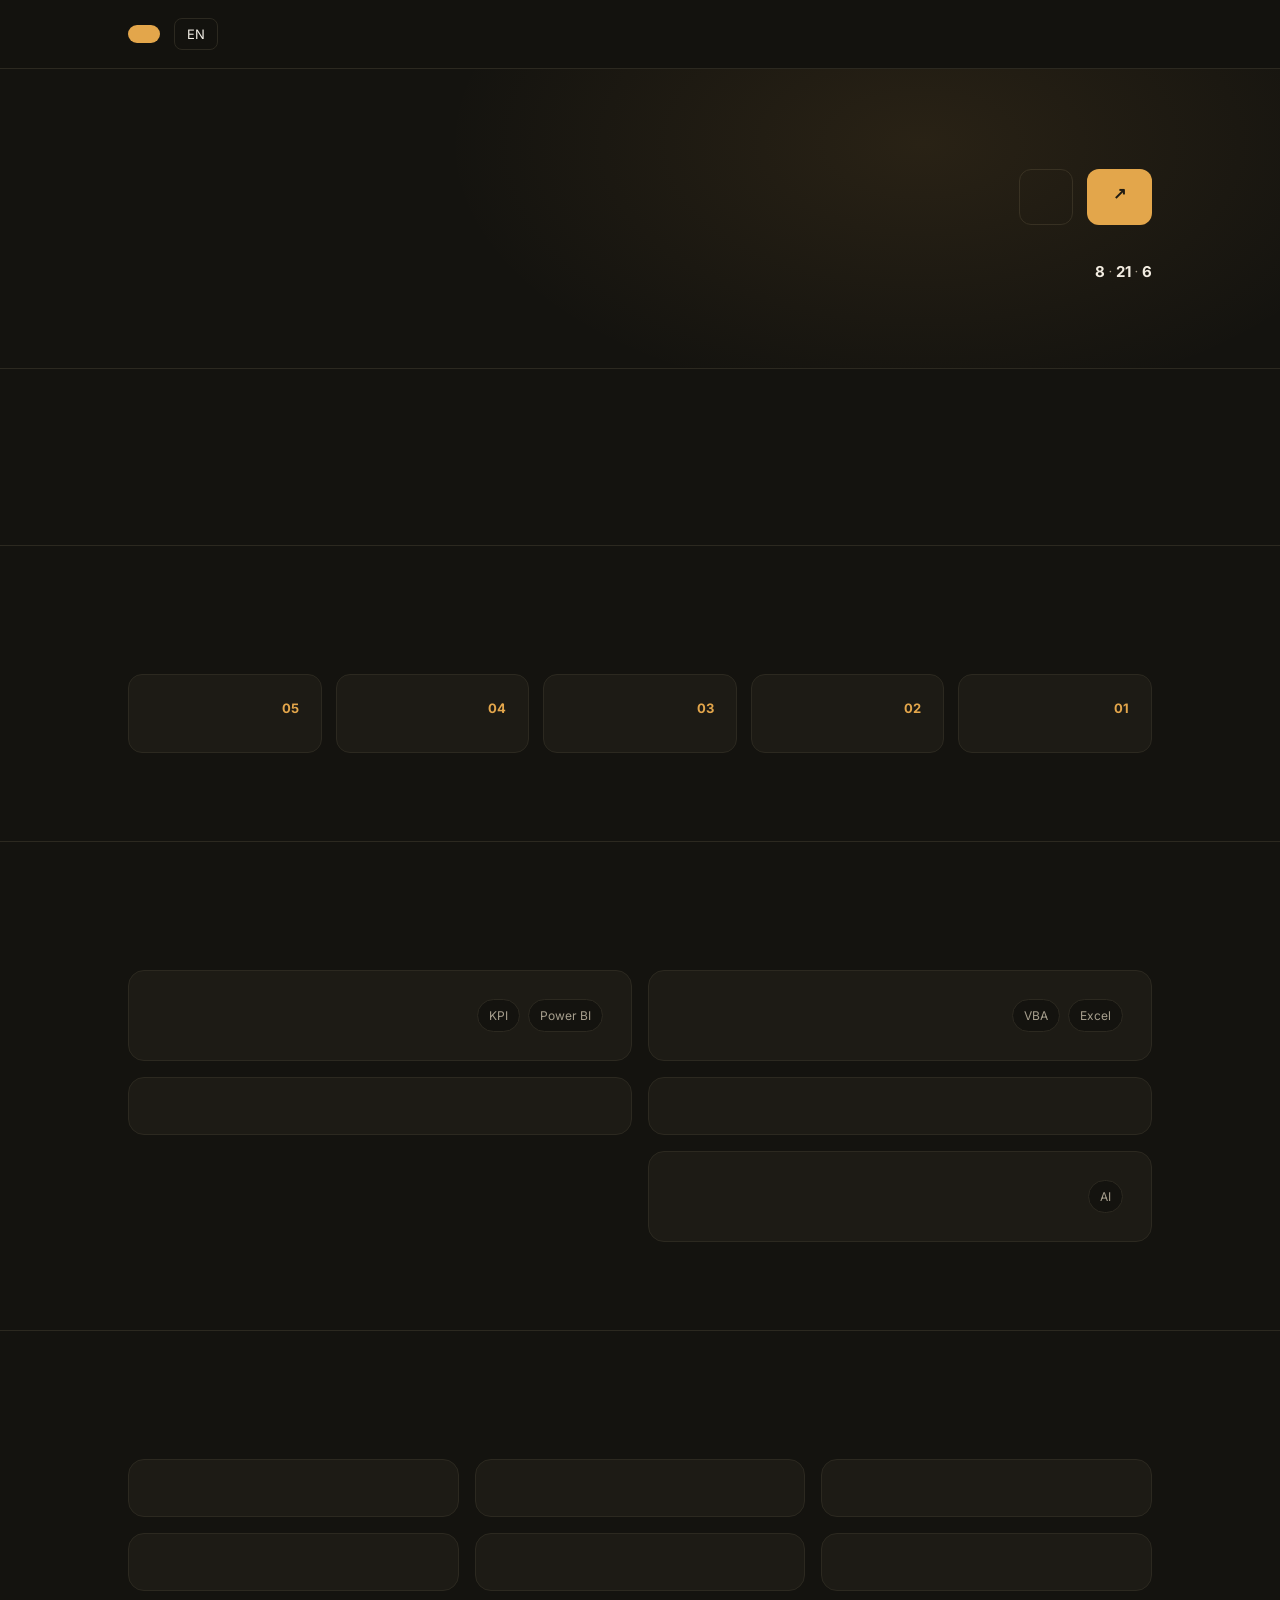
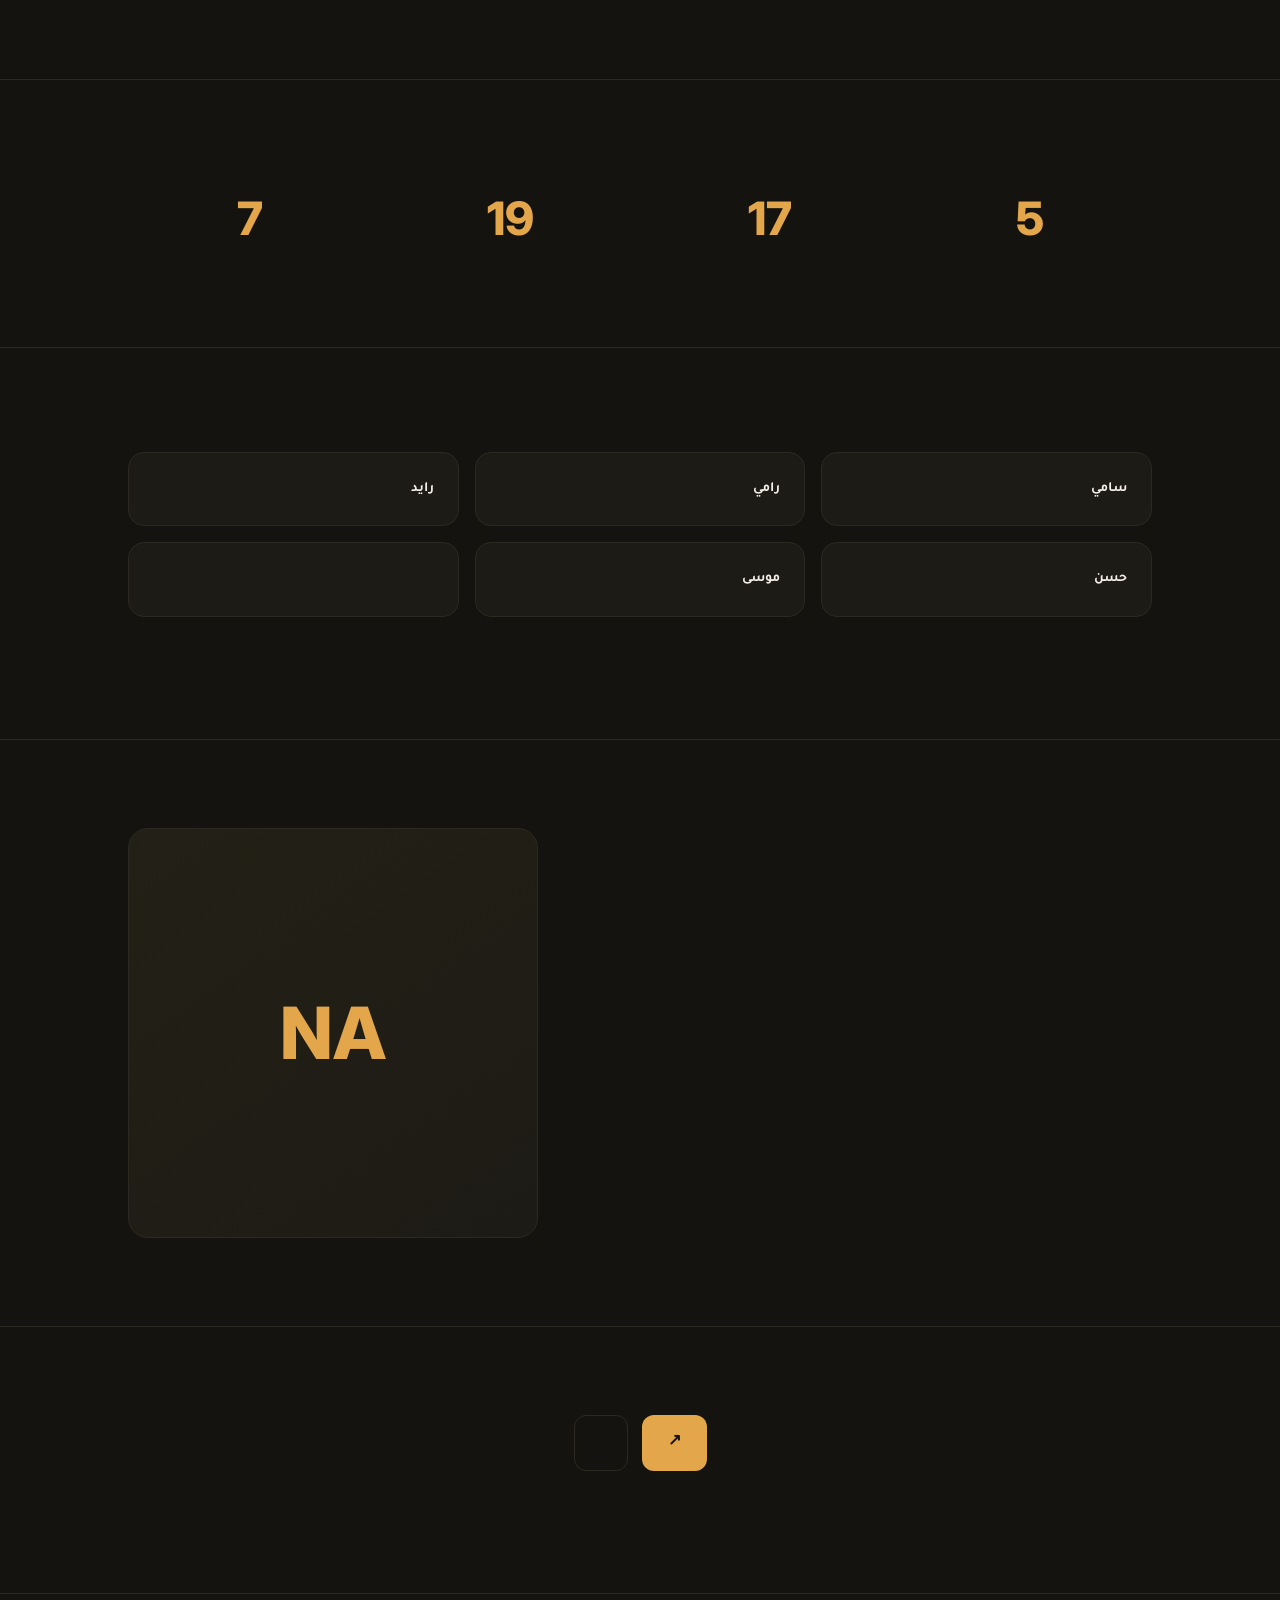
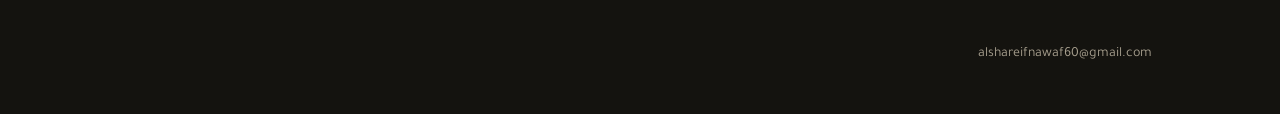
==== index.html @ 40800257 "Add files via upload" ====
<!DOCTYPE html>
<html lang="ar" dir="rtl">
<head>
<meta charset="UTF-8">
<meta name="viewport" content="width=device-width, initial-scale=1.0">
<title>نواف الشريف — أنظمة بيانات ولوحات قرار للمنشآت</title>
<meta name="description" content="أحوّل بياناتك المبعثرة إلى أنظمة Excel وPower BI ونماذج مالية ولوحات قرار واضحة — بسرعة وبإثباتات حقيقية من عملاء في 8 قطاعات.">
<meta name="author" content="Nawaf Alshareif">
<meta name="keywords" content="نواف الشريف, تحليل بيانات, Power BI, أنظمة Excel, نماذج مالية, دراسات جدوى, لوحات معلومات">
<meta property="og:type" content="website">
<meta property="og:locale" content="ar_SA">
<meta property="og:title" content="نواف الشريف — أنظمة بيانات ولوحات قرار">
<meta property="og:description" content="أحوّل بياناتك إلى قرار واضح: أنظمة Excel، لوحات Power BI، ونماذج مالية.">
<link rel="preconnect" href="https://fonts.googleapis.com">
<link rel="preconnect" href="https://fonts.gstatic.com" crossorigin>
<link href="https://fonts.googleapis.com/css2?family=Tajawal:wght@400;500;700;800&family=Inter:wght@400;500;600;700&display=swap" rel="stylesheet">
<style>
:root{
  --bg:#14130F; --surface:#1D1B15; --surface2:#232016; --border:#2C2920;
  --text:#F3EFE7; --muted:#A79F8E;
  --accent:#E3A64B; --accent-hover:#C7862F; --positive:#6FB89A;
  --maxw:1080px;
}
*{margin:0;padding:0;box-sizing:border-box}
html{scroll-behavior:smooth}
body{background:var(--bg);color:var(--text);font-family:'Tajawal',sans-serif;line-height:1.75;-webkit-font-smoothing:antialiased;overflow-x:hidden}
.en{font-family:'Inter',sans-serif}
[lang-num],.num{font-family:'Inter',sans-serif}
.wrap{max-width:var(--maxw);margin:0 auto;padding:0 28px}
a{color:inherit;text-decoration:none}
.accent{color:var(--accent)}
section{padding:88px 0;border-top:1px solid var(--border);position:relative}
.tag{color:var(--accent);font-size:13px;letter-spacing:1px;margin-bottom:16px;font-weight:700}
h2{font-size:clamp(28px,4vw,40px);font-weight:800;margin-bottom:16px;letter-spacing:-.3px;line-height:1.2}
.lead{color:var(--muted);font-size:18px;max-width:640px}
/* reveal */
.reveal{opacity:0;transform:translateY(24px);transition:opacity .7s ease,transform .7s ease}
.reveal.in{opacity:1;transform:none}
/* nav */
header.nav{position:sticky;top:0;z-index:50;background:rgba(20,19,15,.82);backdrop-filter:blur(12px);border-bottom:1px solid var(--border)}
.nav-in{display:flex;align-items:center;justify-content:space-between;max-width:var(--maxw);margin:0 auto;padding:18px 28px}
.logo{font-weight:800;font-size:19px}
.nav-links{display:flex;gap:26px;color:var(--muted);font-size:15px}
.nav-links a:hover{color:var(--text)}
.nav-right{display:flex;align-items:center;gap:14px}
.lang-btn{background:transparent;border:1px solid var(--border);color:var(--text);border-radius:8px;padding:7px 12px;font-size:13px;cursor:pointer;font-family:'Inter',sans-serif}
.lang-btn:hover{border-color:var(--accent)}
.btn{display:inline-flex;align-items:center;gap:8px;border-radius:12px;font-weight:700;font-size:15px;padding:11px 20px;cursor:pointer;border:none;transition:.2s}
.btn-primary{background:var(--accent);color:#14130F}
.btn-primary:hover{background:var(--accent-hover)}
.btn-ghost{background:transparent;color:var(--text);border:1px solid var(--border)}
.btn-ghost:hover{border-color:var(--accent)}
.nav .btn{padding:9px 16px;font-size:14px}
.nav-links,.nav .btn-primary{}
@media(max-width:760px){.nav-links{display:none}}
/* hero */
.hero{padding:100px 0 80px;position:relative;overflow:hidden;border-top:none}
.hero::before{content:"";position:absolute;inset:0;background:radial-gradient(680px 380px at 72% 25%,rgba(227,166,75,.10),transparent 70%);pointer-events:none}
.eyebrow{color:var(--accent);font-size:14px;letter-spacing:.5px;margin-bottom:22px;font-weight:700}
.hero h1{font-size:clamp(38px,6vw,60px);font-weight:800;line-height:1.12;margin-bottom:24px;letter-spacing:-.5px}
.hero .sub{font-size:clamp(17px,2.4vw,21px);color:var(--muted);max-width:640px;margin-bottom:36px}
.btns{display:flex;gap:14px;flex-wrap:wrap;margin-bottom:34px}
.btns .btn{padding:14px 26px;font-size:16px}
.statbar{color:var(--muted);font-size:15px;font-weight:500}
.statbar b{color:var(--text);font-family:'Inter',sans-serif}
/* grid */
.grid{display:grid;grid-template-columns:repeat(2,1fr);gap:16px;margin-top:40px}
.card{background:var(--surface);border:1px solid var(--border);border-radius:16px;padding:28px;transition:.2s}
.card:hover{border-color:var(--accent);transform:translateY(-2px)}
.card h3{font-size:20px;font-weight:700;margin-bottom:10px}
.card p{color:var(--muted);font-size:15px;margin-bottom:16px}
.chips{display:flex;gap:8px;flex-wrap:wrap}
.chip{background:var(--bg);border:1px solid var(--border);color:var(--muted);font-size:12px;padding:5px 11px;border-radius:20px}
/* approach */
.steps{display:grid;grid-template-columns:repeat(5,1fr);gap:14px;margin-top:40px}
.step{background:var(--surface);border:1px solid var(--border);border-radius:14px;padding:22px}
.step .n{font-family:'Inter',sans-serif;font-size:13px;color:var(--accent);font-weight:700;margin-bottom:10px}
.step h4{font-size:17px;font-weight:700;margin-bottom:8px}
.step p{color:var(--muted);font-size:13.5px}
@media(max-width:860px){.steps{grid-template-columns:1fr 1fr}.grid{grid-template-columns:1fr}}
/* work */
.work{display:grid;grid-template-columns:repeat(3,1fr);gap:16px;margin-top:40px}
.wcard{background:var(--surface);border:1px solid var(--border);border-radius:16px;padding:24px;transition:.2s;cursor:pointer}
.wcard:hover{border-color:var(--accent);transform:translateY(-2px)}
.sector{display:inline-block;background:rgba(227,166,75,.12);color:var(--accent);font-size:12px;padding:4px 10px;border-radius:20px;margin-bottom:14px}
.wcard h4{font-size:17px;font-weight:700;margin-bottom:10px}
.wcard .prob{color:var(--muted);font-size:14px;margin-bottom:8px}
.wcard .sol{color:var(--text);font-size:14px;margin-bottom:14px}
.wcard .sol::before{content:"←  ";color:var(--accent)}
.wcard details{margin-top:8px}
.wcard summary{color:var(--accent);font-size:13.5px;font-weight:600;cursor:pointer;list-style:none}
.wcard summary::-webkit-details-marker{display:none}
.wcard details[open] summary{margin-bottom:10px}
.wcard .detail{color:var(--muted);font-size:13.5px;border-top:1px solid var(--border);padding-top:10px}
.wcard .detail b{color:var(--text);font-weight:700}
@media(max-width:860px){.work{grid-template-columns:1fr}}
/* impact */
.impact{display:grid;grid-template-columns:repeat(4,1fr);gap:16px;margin-top:10px;text-align:center}
.impact .num{font-size:46px;font-weight:800;color:var(--accent);font-family:'Inter',sans-serif}
.impact .lbl{color:var(--muted);font-size:15px}
@media(max-width:600px){.impact{grid-template-columns:1fr 1fr}}
/* testimonials */
.tgrid{display:grid;grid-template-columns:repeat(3,1fr);gap:16px;margin-top:16px}
.tcard{background:var(--surface);border:1px solid var(--border);border-radius:16px;padding:24px}
.tcard .q{font-size:15px;margin-bottom:16px;line-height:1.7}
.tcard .who{color:var(--text);font-weight:700;font-size:14px}
.tcard .role{color:var(--muted);font-size:13px}
.tcard .badge{color:var(--positive);font-size:12px;margin-top:6px}
@media(max-width:860px){.tgrid{grid-template-columns:1fr}}
.sectors{display:flex;flex-wrap:wrap;gap:10px;margin-top:34px}
.sectors span{background:var(--surface);border:1px solid var(--border);color:var(--muted);font-size:13px;padding:7px 14px;border-radius:20px}
/* about */
.about-grid{display:grid;grid-template-columns:1.4fr 1fr;gap:40px;align-items:center}
.about p{color:var(--muted);font-size:17px;line-height:1.9}
.about p b{color:var(--text)}
.monogram{background:linear-gradient(145deg,var(--surface2),var(--surface));border:1px solid var(--border);border-radius:20px;aspect-ratio:1;display:flex;align-items:center;justify-content:center;font-family:'Inter',sans-serif;font-weight:800;font-size:72px;color:var(--accent)}
@media(max-width:760px){.about-grid{grid-template-columns:1fr}}
/* cta */
.cta{text-align:center}
.cta h2{margin-bottom:14px}
.cta p{color:var(--muted);font-size:18px;margin-bottom:28px}
.cta .btns{justify-content:center}
/* footer */
footer{padding:48px 0;border-top:1px solid var(--border);color:var(--muted);font-size:14px}
.foot-in{display:flex;justify-content:space-between;flex-wrap:wrap;gap:16px;align-items:center}
.foot-links{display:flex;gap:18px}
.foot-links a:hover{color:var(--accent)}
[data-en]{display:none}
</style>
</head>
<body>

<header class="nav">
  <div class="nav-in">
    <div class="logo" data-ar="نواف الشريف" data-en="Nawaf Alshareif">نواف الشريف</div>
    <nav class="nav-links">
      <a href="#approach" data-ar="المنهجية" data-en="Approach">المنهجية</a>
      <a href="#capabilities" data-ar="القدرات" data-en="Capabilities">القدرات</a>
      <a href="#work" data-ar="الأعمال" data-en="Work">الأعمال</a>
      <a href="#about" data-ar="عني" data-en="About">عني</a>
    </nav>
    <div class="nav-right">
      <button class="lang-btn" id="langBtn">EN</button>
      <a class="btn btn-primary" id="waNav" target="_blank"><span data-ar="تواصل معي" data-en="Get in touch">تواصل معي</span></a>
    </div>
  </div>
</header>

<section class="hero" id="top">
  <div class="wrap">
    <div class="eyebrow reveal" data-ar="تحليل بيانات · أنظمة أعمال · لوحات قرار" data-en="Data Analytics · Business Systems · Decision Dashboards">تحليل بيانات · أنظمة أعمال · لوحات قرار</div>
    <h1 class="reveal" data-ar="أحوّل بياناتك إلى قرار واضح." data-en="I turn your data into a clear decision.">أحوّل بياناتك إلى قرار واضح.</h1>
    <p class="sub reveal" data-ar="أبني أنظمة Excel ولوحات Power BI ونماذج مالية تجمع أرقامك المبعثرة في لوحة واحدة تعطيك القرار جاهزًا — بسرعة، وبإثباتات من عملاء حقيقيين." data-en="I build Excel systems, Power BI dashboards, and financial models that pull your scattered numbers into one clear view — fast, and backed by real client proof.">أبني أنظمة Excel ولوحات Power BI ونماذج مالية تجمع أرقامك المبعثرة في لوحة واحدة تعطيك القرار جاهزًا — بسرعة، وبإثباتات من عملاء حقيقيين.</p>
    <div class="btns reveal">
      <a class="btn btn-primary wa" target="_blank"><span data-ar="احجز مكالمة تشخيص" data-en="Book a diagnostic call">احجز مكالمة تشخيص</span> ↗</a>
      <a class="btn btn-ghost wa" target="_blank"><span data-ar="تواصل عبر واتساب" data-en="Chat on WhatsApp">تواصل عبر واتساب</span></a>
    </div>
    <div class="statbar reveal"><b>6</b> <span data-ar="سنوات خبرة" data-en="years">سنوات خبرة</span> · <b>21</b> <span data-ar="تقييم عميل" data-en="client reviews">تقييم عميل</span> · <span data-ar="أنظمة لـ" data-en="systems for">أنظمة لـ</span><b>8</b> <span data-ar="قطاعات" data-en="sectors">قطاعات</span></div>
  </div>
</section>

<section id="shift">
  <div class="wrap">
    <div class="tag reveal" data-ar="الفكرة" data-en="THE SHIFT">الفكرة</div>
    <h2 class="reveal" data-ar="مشكلتك ليست نقص بيانات. مشكلتك أنها مبعثرة." data-en="Your problem isn't missing data. It's scattered data.">مشكلتك ليست نقص بيانات. مشكلتك أنها مبعثرة.</h2>
    <p class="lead reveal" data-ar="معظم المنشآت تملك أرقامًا كثيرة موزّعة على جداول وملفات لا تتحدث مع بعضها. أنا أجمعها في نظام واحد يعطيك صورة واضحة وقرارًا أسرع — بدل ساعات التجميع اليدوي." data-en="Most businesses already have plenty of numbers — scattered across sheets and files that don't talk to each other. I pull them into one system that gives you a clear picture and a faster decision, instead of hours of manual assembly.">معظم المنشآت تملك أرقامًا كثيرة موزّعة على جداول وملفات لا تتحدث مع بعضها. أنا أجمعها في نظام واحد يعطيك صورة واضحة وقرارًا أسرع — بدل ساعات التجميع اليدوي.</p>
  </div>
</section>

<section id="approach">
  <div class="wrap">
    <div class="tag reveal" data-ar="01 — المنهجية" data-en="01 — APPROACH">01 — المنهجية</div>
    <h2 class="reveal" data-ar="كيف أحوّل الفوضى إلى نظام" data-en="How I turn chaos into a system">كيف أحوّل الفوضى إلى نظام</h2>
    <div class="steps">
      <div class="step reveal"><div class="n">01</div><h4 data-ar="تشخيص" data-en="Diagnose">تشخيص</h4><p data-ar="أفهم القرار الحقيقي والاختناق خلف الطلب قبل أي بناء." data-en="I find the real decision and the true bottleneck before building anything.">أفهم القرار الحقيقي والاختناق خلف الطلب قبل أي بناء.</p></div>
      <div class="step reveal"><div class="n">02</div><h4 data-ar="تصميم" data-en="Design">تصميم</h4><p data-ar="أرسم النظام: مصادر البيانات، المؤشرات، والعلاقات." data-en="I map the system: data sources, KPIs, and relationships.">أرسم النظام: مصادر البيانات، المؤشرات، والعلاقات.</p></div>
      <div class="step reveal"><div class="n">03</div><h4 data-ar="بناء" data-en="Build">بناء</h4><p data-ar="أبنيه بدقة وسرعة، نظيفًا ويعمل من اليوم الأول." data-en="I build it precisely and fast — clean and working from day one.">أبنيه بدقة وسرعة، نظيفًا ويعمل من اليوم الأول.</p></div>
      <div class="step reveal"><div class="n">04</div><h4 data-ar="أتمتة" data-en="Automate">أتمتة</h4><p data-ar="أحوّل المتكرر إلى خطوات آلية توفّر وقتك." data-en="I turn the repetitive into automated steps that save your time.">أحوّل المتكرر إلى خطوات آلية توفّر وقتك.</p></div>
      <div class="step reveal"><div class="n">05</div><h4 data-ar="تسليم ودعم" data-en="Deliver & support">تسليم ودعم</h4><p data-ar="أسلّم نظامًا يعمل، ويبقى محدّثًا عبر الدعم." data-en="I deliver a working system and keep it updated through support.">أسلّم نظامًا يعمل، ويبقى محدّثًا عبر الدعم.</p></div>
    </div>
  </div>
</section>

<section id="capabilities">
  <div class="wrap">
    <div class="tag reveal" data-ar="02 — القدرات" data-en="02 — CAPABILITIES">02 — القدرات</div>
    <h2 class="reveal" data-ar="ما الذي أبنيه" data-en="What I build">ما الذي أبنيه</h2>
    <div class="grid">
      <div class="card reveal"><h3 data-ar="أنظمة Excel المخصصة" data-en="Custom Excel Systems">أنظمة Excel المخصصة</h3><p data-ar="نظام واحد يدير مبيعاتك أو مخزونك أو مواردك البشرية بدل الجداول المبعثرة." data-en="One system to run your sales, inventory, or HR instead of scattered sheets.">نظام واحد يدير مبيعاتك أو مخزونك أو مواردك البشرية بدل الجداول المبعثرة.</p><div class="chips"><span class="chip en">Excel</span><span class="chip en">VBA</span><span class="chip" data-ar="أنظمة" data-en="Systems">أنظمة</span></div></div>
      <div class="card reveal"><h3 data-ar="لوحات Power BI" data-en="Power BI Dashboards">لوحات Power BI</h3><p data-ar="أرقامك ومؤشراتك في لوحة تفاعلية واحدة، فورية وقابلة للتصفية." data-en="Your numbers and KPIs in one interactive dashboard — live and filterable.">أرقامك ومؤشراتك في لوحة تفاعلية واحدة، فورية وقابلة للتصفية.</p><div class="chips"><span class="chip en">Power BI</span><span class="chip en">KPI</span><span class="chip" data-ar="لوحات قرار" data-en="Decision boards">لوحات قرار</span></div></div>
      <div class="card reveal"><h3 data-ar="النماذج المالية ودراسات الجدوى" data-en="Financial Models & Feasibility">النماذج المالية ودراسات الجدوى</h3><p data-ar="نماذج ربحية وتكلفة ودراسات جدوى تسند قرارك بأرقام، لا بحدس." data-en="Profit, cost, and feasibility models that back your decision with numbers, not guesses.">نماذج ربحية وتكلفة ودراسات جدوى تسند قرارك بأرقام، لا بحدس.</p><div class="chips"><span class="chip" data-ar="نماذج مالية" data-en="Financial models">نماذج مالية</span><span class="chip" data-ar="جدوى" data-en="Feasibility">جدوى</span></div></div>
      <div class="card reveal"><h3 data-ar="التقارير التنفيذية" data-en="Executive Reporting">التقارير التنفيذية</h3><p data-ar="تحويل البيانات الخام إلى تقرير وعرض تنفيذي واضح للإدارة." data-en="Turning raw data into a clear executive report and presentation for management.">تحويل البيانات الخام إلى تقرير وعرض تنفيذي واضح للإدارة.</p><div class="chips"><span class="chip" data-ar="تقارير" data-en="Reports">تقارير</span><span class="chip" data-ar="عروض" data-en="Decks">عروض</span></div></div>
      <div class="card reveal"><h3 data-ar="الأتمتة والوكلاء الأذكياء" data-en="Automation & AI Agents">الأتمتة والوكلاء الأذكياء</h3><p data-ar="أتمتة المهام المتكررة ووكلاء ذكاء بسيطة تختصر العمل اليدوي — عند وضوح النطاق." data-en="Automating repetitive tasks and simple AI agents that cut manual work — where scope is clear.">أتمتة المهام المتكررة ووكلاء ذكاء بسيطة تختصر العمل اليدوي — عند وضوح النطاق.</p><div class="chips"><span class="chip" data-ar="أتمتة" data-en="Automation">أتمتة</span><span class="chip en">AI</span></div></div>
    </div>
  </div>
</section>

<section id="work">
  <div class="wrap">
    <div class="tag reveal" data-ar="03 — الأعمال" data-en="03 — WORK">03 — الأعمال</div>
    <h2 class="reveal" data-ar="أعمال مختارة" data-en="Selected work">أعمال مختارة</h2>
    <p class="lead reveal" data-ar="ست أعمال حقيقية من عملاء فعليين عبر قطاعات مختلفة." data-en="Six real projects for actual clients across different sectors.">ست أعمال حقيقية من عملاء فعليين عبر قطاعات مختلفة.</p>
    <div class="work">
      <div class="wcard reveal"><span class="sector" data-ar="تجارة/مشتريات" data-en="Retail / Procurement">تجارة/مشتريات</span><h4 data-ar="لوحة Power BI للمشتريات والمخزون" data-en="Power BI Procurement & Inventory">لوحة Power BI للمشتريات والمخزون</h4><div class="prob" data-ar="بيانات المشتريات والمخزون مبعثرة والقراءة الربعية بطيئة." data-en="Procurement and inventory data scattered; quarterly reading was slow.">بيانات المشتريات والمخزون مبعثرة والقراءة الربعية بطيئة.</div><div class="sol" data-ar="لوحة تفاعلية تجمع كل شيء في شاشة واحدة قابلة للتصفية." data-en="An interactive dashboard uniting everything in one filterable screen.">لوحة تفاعلية تجمع كل شيء في شاشة واحدة قابلة للتصفية.</div><details><summary data-ar="اقرأ القصة" data-en="Read the story">اقرأ القصة</summary><div class="detail" data-ar="<b>الاختناق:</b> أي صنف يُستهلك أسرع؟ أين يتركّز المخزون؟ إجابات مبعثرة. <b>النظام:</b> لوحة Power BI تجمع المشتريات والكميات والمخزون قابلة للتصفية حسب الربع أو الصنف. <b>النتيجة:</b> الإدارة تقرأ الحركة في شاشة واحدة، فتتحوّل المراجعة من تجميع إلى قرار." data-en="<b>Bottleneck:</b> which item moves fastest? Where is stock concentrated? Answers were scattered. <b>System:</b> a Power BI dashboard uniting purchases, quantities and stock, filterable by quarter or item. <b>Result:</b> management reads it all in one screen — review shifts from assembling to deciding."><b>الاختناق:</b> أي صنف يُستهلك أسرع؟ أين يتركّز المخزون؟ إجابات مبعثرة. <b>النظام:</b> لوحة Power BI تجمع المشتريات والكميات والمخزون قابلة للتصفية حسب الربع أو الصنف. <b>النتيجة:</b> الإدارة تقرأ الحركة في شاشة واحدة، فتتحوّل المراجعة من تجميع إلى قرار.</div></details></div>

      <div class="wcard reveal"><span class="sector" data-ar="مراكز اتصال" data-en="Call Centers">مراكز اتصال</span><h4 data-ar="نظام تقارير مركز اتصال" data-en="Call Center Reporting System">نظام تقارير مركز اتصال</h4><div class="prob" data-ar="لا صورة موحّدة لأداء الفريق والمكالمات." data-en="No unified picture of team and call performance.">لا صورة موحّدة لأداء الفريق والمكالمات.</div><div class="sol" data-ar="نظام Excel يحوّل بيانات المكالمات إلى تقرير أداء دوري جاهز." data-en="An Excel system turning call data into a ready periodic performance report.">نظام Excel يحوّل بيانات المكالمات إلى تقرير أداء دوري جاهز.</div><details><summary data-ar="اقرأ القصة" data-en="Read the story">اقرأ القصة</summary><div class="detail" data-ar="<b>الاختناق:</b> قياس أداء الموظفين وزمن الاستجابة يتم يدويًا ويتأخر. <b>النظام:</b> قوالب ومعادلات تُحدّث تقرير الأداء تلقائيًا عند إدخال البيانات، بنسختين عربية وإنجليزية. <b>النتيجة:</b> تقرير جاهز في دقائق بدل ساعات، وقرار أوضح حول الفريق." data-en="<b>Bottleneck:</b> measuring agent performance and response time was manual and late. <b>System:</b> templates and formulas that auto-update the report on data entry, in Arabic and English. <b>Result:</b> a ready report in minutes instead of hours, and a clearer view of the team."><b>الاختناق:</b> قياس أداء الموظفين وزمن الاستجابة يتم يدويًا ويتأخر. <b>النظام:</b> قوالب ومعادلات تُحدّث تقرير الأداء تلقائيًا عند إدخال البيانات، بنسختين عربية وإنجليزية. <b>النتيجة:</b> تقرير جاهز في دقائق بدل ساعات، وقرار أوضح حول الفريق.</div></details></div>

      <div class="wcard reveal"><span class="sector" data-ar="عقاري" data-en="Real Estate">عقاري</span><h4 data-ar="نظام مبيعات ومتابعة أداء" data-en="Sales & Performance System">نظام مبيعات ومتابعة أداء</h4><div class="prob" data-ar="متابعة المبيعات والأهداف تتم يدويًا وتضيع." data-en="Sales and target tracking done manually — and lost.">متابعة المبيعات والأهداف تتم يدويًا وتضيع.</div><div class="sol" data-ar="نظام Excel يربط المبيعات بالأهداف ويُظهر الأداء لحظيًا." data-en="An Excel system linking sales to targets and showing performance live.">نظام Excel يربط المبيعات بالأهداف ويُظهر الأداء لحظيًا.</div><details><summary data-ar="اقرأ القصة" data-en="Read the story">اقرأ القصة</summary><div class="detail" data-ar="<b>الاختناق:</b> لا رؤية لحظية للأداء مقابل الهدف. <b>النظام:</b> منطق حساب واضح يربط الصفقات بالأهداف ولوحة متابعة بصرية. <b>النتيجة:</b> الإدارة ترى أداء المبيعات لحظيًا وتتخذ قرار المتابعة أسرع." data-en="<b>Bottleneck:</b> no live view of performance against target. <b>System:</b> clear calculation logic linking deals to targets, plus a visual tracker. <b>Result:</b> management sees sales performance live and acts faster."><b>الاختناق:</b> لا رؤية لحظية للأداء مقابل الهدف. <b>النظام:</b> منطق حساب واضح يربط الصفقات بالأهداف ولوحة متابعة بصرية. <b>النتيجة:</b> الإدارة ترى أداء المبيعات لحظيًا وتتخذ قرار المتابعة أسرع.</div></details></div>

      <div class="wcard reveal"><span class="sector" data-ar="رعاية صحية" data-en="Healthcare">رعاية صحية</span><h4 data-ar="نظام إدارة مخزون" data-en="Inventory Management System">نظام إدارة مخزون</h4><div class="prob" data-ar="جرد يدوي لمئات الأصناف يستهلك الوقت ويُنتج أخطاء." data-en="Manual stock-taking of hundreds of items — slow and error-prone.">جرد يدوي لمئات الأصناف يستهلك الوقت ويُنتج أخطاء.</div><div class="sol" data-ar="نظام بواجهات كاملة وتنبيهات نفاد ولوحة KPI." data-en="A system with full interfaces, low-stock alerts and a KPI board.">نظام بواجهات كاملة وتنبيهات نفاد ولوحة KPI.</div><details><summary data-ar="اقرأ القصة" data-en="Read the story">اقرأ القصة</summary><div class="detail" data-ar="<b>الاختناق:</b> الجرد اليدوي بطيء ويُنتج أخطاء نفاد. <b>النظام:</b> نظام متعدد الأبواب بمنطق مخزون سليم، واجهات إدخال نظيفة، وتنبيهات نفاد. <b>النتيجة:</b> جرد أدق، تنبيهات استباقية، ووقت أقل في الإدارة." data-en="<b>Bottleneck:</b> manual stock-taking was slow and caused stockouts. <b>System:</b> a multi-module system with sound inventory logic, clean input interfaces, and low-stock alerts. <b>Result:</b> more accurate counts, proactive alerts, less admin time."><b>الاختناق:</b> الجرد اليدوي بطيء ويُنتج أخطاء نفاد. <b>النظام:</b> نظام متعدد الأبواب بمنطق مخزون سليم، واجهات إدخال نظيفة، وتنبيهات نفاد. <b>النتيجة:</b> جرد أدق، تنبيهات استباقية، ووقت أقل في الإدارة.</div></details></div>

      <div class="wcard reveal"><span class="sector" data-ar="موارد بشرية" data-en="Human Resources">موارد بشرية</span><h4 data-ar="داشبورد مؤشرات موارد بشرية" data-en="HR Metrics Dashboard">داشبورد مؤشرات موارد بشرية</h4><div class="prob" data-ar="مؤشرات الموظفين موزّعة بلا لوحة تجمعها." data-en="Employee metrics scattered with no board to unite them.">مؤشرات الموظفين موزّعة بلا لوحة تجمعها.</div><div class="sol" data-ar="داشبورد يجمع مؤشرات الموارد البشرية في عرض واحد للإدارة." data-en="A dashboard uniting HR metrics in one view for management.">داشبورد يجمع مؤشرات الموارد البشرية في عرض واحد للإدارة.</div><details><summary data-ar="اقرأ القصة" data-en="Read the story">اقرأ القصة</summary><div class="detail" data-ar="<b>الاختناق:</b> لا صورة موحّدة لأعداد الموظفين والأداء والتوزيع. <b>النظام:</b> تنظيم البيانات وربطها بمؤشرات واضحة وعرض بصري مباشر. <b>النتيجة:</b> الإدارة تقرأ حالة الموارد البشرية بلمحة وتقرر أسرع." data-en="<b>Bottleneck:</b> no unified view of headcount, performance and distribution. <b>System:</b> organized data tied to clear KPIs with a direct visual view. <b>Result:</b> management reads HR status at a glance and decides faster."><b>الاختناق:</b> لا صورة موحّدة لأعداد الموظفين والأداء والتوزيع. <b>النظام:</b> تنظيم البيانات وربطها بمؤشرات واضحة وعرض بصري مباشر. <b>النتيجة:</b> الإدارة تقرأ حالة الموارد البشرية بلمحة وتقرر أسرع.</div></details></div>

      <div class="wcard reveal"><span class="sector" data-ar="عقاري" data-en="Real Estate">عقاري</span><h4 data-ar="دراسة جدوى شقق فندقية" data-en="Hotel Apartments Feasibility">دراسة جدوى شقق فندقية</h4><div class="prob" data-ar="قرار استثمار عقاري دون قراءة مالية واضحة للجدوى." data-en="A real-estate investment decision with no clear financial read.">قرار استثمار عقاري دون قراءة مالية واضحة للجدوى.</div><div class="sol" data-ar="دراسة ثنائية اللغة بنموذج مالي ومؤشرات وقرار مرحلي." data-en="A bilingual study with a financial model, metrics and a phased decision.">دراسة ثنائية اللغة بنموذج مالي ومؤشرات وقرار مرحلي.</div><details><summary data-ar="اقرأ القصة" data-en="Read the story">اقرأ القصة</summary><div class="detail" data-ar="<b>الاختناق:</b> غياب قراءة مالية واضحة للجدوى والمخاطر قبل الالتزام. <b>النظام:</b> نموذج مالي بمؤشرات عائد وسيناريوهات، مربوط بعرض تنفيذي مفهوم لصاحب القرار. <b>النتيجة:</b> قرار استثماري مسنود بأرقام ومسار مرحلي واضح بدل الحدس." data-en="<b>Bottleneck:</b> no clear financial read of feasibility and risk before committing. <b>System:</b> a financial model with return metrics and scenarios, tied to a clear executive deck. <b>Result:</b> an investment decision backed by numbers and a clear phased path instead of guesswork."><b>الاختناق:</b> غياب قراءة مالية واضحة للجدوى والمخاطر قبل الالتزام. <b>النظام:</b> نموذج مالي بمؤشرات عائد وسيناريوهات، مربوط بعرض تنفيذي مفهوم لصاحب القرار. <b>النتيجة:</b> قرار استثماري مسنود بأرقام ومسار مرحلي واضح بدل الحدس.</div></details></div>
    </div>
  </div>
</section>

<section id="impact">
  <div class="wrap">
    <div class="tag reveal" data-ar="الأثر" data-en="IMPACT">الأثر</div>
    <div class="impact">
      <div class="reveal"><div class="num" data-count="6">0</div><div class="lbl" data-ar="سنوات خبرة" data-en="Years of experience">سنوات خبرة</div></div>
      <div class="reveal"><div class="num" data-count="19" data-suffix="+">0</div><div class="lbl" data-ar="نظامًا مُسلَّمًا" data-en="Systems delivered">نظامًا مُسلَّمًا</div></div>
      <div class="reveal"><div class="num" data-count="21">0</div><div class="lbl" data-ar="تقييم عميل" data-en="Client reviews">تقييم عميل</div></div>
      <div class="reveal"><div class="num" data-count="8">0</div><div class="lbl" data-ar="قطاعات" data-en="Sectors">قطاعات</div></div>
    </div>
  </div>
</section>

<section id="testimonials">
  <div class="wrap">
    <div class="tag reveal" data-ar="آراء العملاء" data-en="TESTIMONIALS">آراء العملاء</div>
    <h2 class="reveal" data-ar="ما يقوله العملاء" data-en="What clients say">ما يقوله العملاء</h2>
    <div class="tgrid">
      <div class="tcard reveal"><div class="q" data-ar="«محترف في الأعمال وسريع في الإنجاز، بارك الله فيك.»" data-en="“Professional and fast to deliver — thank you.”">«محترف في الأعمال وسريع في الإنجاز، بارك الله فيك.»</div><div class="who">سامي</div><div class="role" data-ar="استراتيجية وتقارير مبيعات" data-en="Sales strategy & reports">استراتيجية وتقارير مبيعات</div><div class="badge" data-ar="موثّق على مستقل" data-en="Verified on Mostaql">موثّق على مستقل</div></div>
      <div class="tcard reveal"><div class="q" data-ar="«أفضل من أخرج لي البيانات — سريع ومتجاوب جدًا، وبإذن الله تكون بيننا أعمال أخرى.»" data-en="“The best at getting my data out — fast and responsive; more work to come.”">«أفضل من أخرج لي البيانات — سريع ومتجاوب جدًا، وبإذن الله تكون بيننا أعمال أخرى.»</div><div class="who">رامي</div><div class="role" data-ar="تحليل بيانات مالية" data-en="Financial data analysis">تحليل بيانات مالية</div><div class="badge" data-ar="موثّق على مستقل" data-en="Verified on Mostaql">موثّق على مستقل</div></div>
      <div class="tcard reveal"><div class="q" data-ar="«نموذج محترف يُحتذى به.»" data-en="“A professional model to follow.”">«نموذج محترف يُحتذى به.»</div><div class="who">رايد</div><div class="role" data-ar="تصميم عرض أعمال" data-en="Business deck design">تصميم عرض أعمال</div><div class="badge" data-ar="موثّق على مستقل" data-en="Verified on Mostaql">موثّق على مستقل</div></div>
      <div class="tcard reveal"><div class="q" data-ar="«شغّال ممتاز جدًا، وأنصح بالتعامل معه.»" data-en="“Excellent work — highly recommended.”">«شغّال ممتاز جدًا، وأنصح بالتعامل معه.»</div><div class="who">حسن</div><div class="role" data-ar="دعم وإدخال بيانات" data-en="Support & data entry">دعم وإدخال بيانات</div><div class="badge" data-ar="موثّق على مستقل" data-en="Verified on Mostaql">موثّق على مستقل</div></div>
      <div class="tcard reveal"><div class="q" data-ar="«يعطيك العافية على العمل الذي قدّمته، ومشكور على جودته.»" data-en="“Great work and quality — much appreciated.”">«يعطيك العافية على العمل الذي قدّمته، ومشكور على جودته.»</div><div class="who">موسى</div><div class="role" data-ar="تأسيس عمل محاسبي" data-en="Accounting setup">تأسيس عمل محاسبي</div><div class="badge" data-ar="موثّق على مستقل" data-en="Verified on Mostaql">موثّق على مستقل</div></div>
      <div class="tcard reveal"><div class="q" data-ar="«سرعة في التنفيذ رائعة، ورُقيّ واحترام في التعامل — ما شاء الله.»" data-en="“Great speed and a respectful, classy dealing.”">«سرعة في التنفيذ رائعة، ورُقيّ واحترام في التعامل — ما شاء الله.»</div><div class="who" data-ar="أبو سامي" data-en="Abu Sami">أبو سامي</div><div class="role" data-ar="عميل متجر" data-en="Store client">عميل متجر</div><div class="badge" data-ar="موثّق على حراج" data-en="Verified on Haraj">موثّق على حراج</div></div>
    </div>
    <div class="sectors reveal">
      <span data-ar="مطاعم وكافيهات" data-en="Restaurants & cafés">مطاعم وكافيهات</span>
      <span data-ar="متاجر إلكترونية" data-en="E-commerce">متاجر إلكترونية</span>
      <span data-ar="رعاية صحية" data-en="Healthcare">رعاية صحية</span>
      <span data-ar="شركات خدمية" data-en="Services">شركات خدمية</span>
      <span data-ar="قطاع صناعي" data-en="Industrial">قطاع صناعي</span>
      <span data-ar="فرق مبيعات" data-en="Sales teams">فرق مبيعات</span>
      <span data-ar="عقار وتعليم" data-en="Real estate & education">عقار وتعليم</span>
    </div>
  </div>
</section>

<section id="about">
  <div class="wrap about">
    <div class="tag reveal" data-ar="04 — عني" data-en="04 — ABOUT">04 — عني</div>
    <div class="about-grid">
      <div>
        <h2 class="reveal" data-ar="محلّل بيانات وباني أنظمة." data-en="A data analyst and systems builder.">محلّل بيانات وباني أنظمة.</h2>
        <p class="reveal" data-ar="أنا نواف. عصامي بنى مهارته على العمل الحقيقي: ستّ سنوات في تحويل بيانات المنشآت وعملياتها إلى أنظمة <b>Excel</b> و<b>Power BI</b> ونماذج مالية ولوحات قرار — لعملاء في المطاعم والعقار والتعليم والرعاية الصحية والمشتريات ومراكز الاتصال. لا أبيع ساعات؛ أبني أداة ملموسة تُسلَّم بسرعة وتبقى تعمل. كل مشروع يبدأ بسؤال واحد: <b>ما القرار الذي يجب أن يُتّخذ بشكل أسرع؟</b>" data-en="I'm Nawaf — a self-taught professional who built his skill on real work: six years turning companies' data and operations into <b>Excel</b> systems, <b>Power BI</b> dashboards, financial models and decision boards — for clients in restaurants, real estate, education, healthcare, procurement and call centers. I don't sell hours; I build a tangible tool that ships fast and keeps working. Every project starts with one question: <b>what decision needs to be made faster?</b>">أنا نواف. عصامي بنى مهارته على العمل الحقيقي: ستّ سنوات في تحويل بيانات المنشآت وعملياتها إلى أنظمة <b>Excel</b> و<b>Power BI</b> ونماذج مالية ولوحات قرار — لعملاء في المطاعم والعقار والتعليم والرعاية الصحية والمشتريات ومراكز الاتصال. لا أبيع ساعات؛ أبني أداة ملموسة تُسلَّم بسرعة وتبقى تعمل. كل مشروع يبدأ بسؤال واحد: <b>ما القرار الذي يجب أن يُتّخذ بشكل أسرع؟</b></p>
      </div>
      <div class="monogram reveal">NA</div>
    </div>
  </div>
</section>

<section class="cta" id="contact">
  <div class="wrap">
    <h2 class="reveal" data-ar="جاهز تحوّل بياناتك إلى قرار؟" data-en="Ready to turn your data into a decision?">جاهز تحوّل بياناتك إلى قرار؟</h2>
    <p class="reveal" data-ar="نبدأ بمكالمة تشخيص قصيرة — نفهم وضعك ونحدّد الخطوة." data-en="We start with a short diagnostic call — understand your situation and define the step.">نبدأ بمكالمة تشخيص قصيرة — نفهم وضعك ونحدّد الخطوة.</p>
    <div class="btns reveal">
      <a class="btn btn-primary wa" target="_blank"><span data-ar="احجز مكالمة تشخيص" data-en="Book a diagnostic call">احجز مكالمة تشخيص</span> ↗</a>
      <a class="btn btn-ghost wa" target="_blank"><span data-ar="تواصل عبر واتساب" data-en="Chat on WhatsApp">تواصل عبر واتساب</span></a>
    </div>
  </div>
</section>

<footer>
  <div class="wrap foot-in">
    <div data-ar="© 2025 نواف الشريف. جميع الحقوق محفوظة." data-en="© 2025 Nawaf Alshareif. All rights reserved.">© 2025 نواف الشريف. جميع الحقوق محفوظة.</div>
    <div class="foot-links">
      <a href="mailto:alshareifnawaf60@gmail.com">alshareifnawaf60@gmail.com</a>
      <a class="wa" target="_blank" data-ar="واتساب" data-en="WhatsApp">واتساب</a>
      <a href="https://www.linkedin.com/in/نواف-الشريف-0620a7331" target="_blank" data-ar="لينكدإن" data-en="LinkedIn">لينكدإن</a>
      <a href="https://mostaql.com/u/EngNawaf/reviews" target="_blank" data-ar="مستقل" data-en="Mostaql">مستقل</a>
    </div>
  </div>
</footer>

<script>
(function(){
  var WA="https://wa.me/966548767480?text="+encodeURIComponent("السلام عليكم نواف، حاب أستفسر عن خدماتك.");
  document.querySelectorAll("a.wa, #waNav").forEach(function(a){a.href=WA;});

  // language toggle
  var lang="ar";
  var btn=document.getElementById("langBtn");
  function apply(){
    var isAr = lang==="ar";
    document.documentElement.lang = isAr?"ar":"en";
    document.documentElement.dir = isAr?"rtl":"ltr";
    btn.textContent = isAr?"EN":"AR";
    document.querySelectorAll("[data-ar]").forEach(function(el){
      var v = isAr?el.getAttribute("data-ar"):el.getAttribute("data-en");
      if(v!==null && el.getAttribute("data-en")!==null){ el.innerHTML=v; }
    });
    // toggle english-only helper spans / chips remain
  }
  btn.addEventListener("click",function(){lang=(lang==="ar")?"en":"ar";apply();});

  // reveal on scroll
  var io=new IntersectionObserver(function(es){es.forEach(function(e){if(e.isIntersecting){e.target.classList.add("in");io.unobserve(e.target);}});},{threshold:.12});
  document.querySelectorAll(".reveal").forEach(function(el){io.observe(el);});

  // count up
  function countUp(el){
    var target=+el.getAttribute("data-count"), suf=el.getAttribute("data-suffix")||"", t0=null, dur=1100;
    function step(ts){ if(!t0)t0=ts; var p=Math.min((ts-t0)/dur,1); el.textContent=Math.floor(p*target)+ (p===1?suf:""); if(p<1)requestAnimationFrame(step);}
    requestAnimationFrame(step);
  }
  var io2=new IntersectionObserver(function(es){es.forEach(function(e){if(e.isIntersecting){countUp(e.target);io2.unobserve(e.target);}});},{threshold:.5});
  document.querySelectorAll("[data-count]").forEach(function(el){io2.observe(el);});
})();
</script>
</body>
</html>
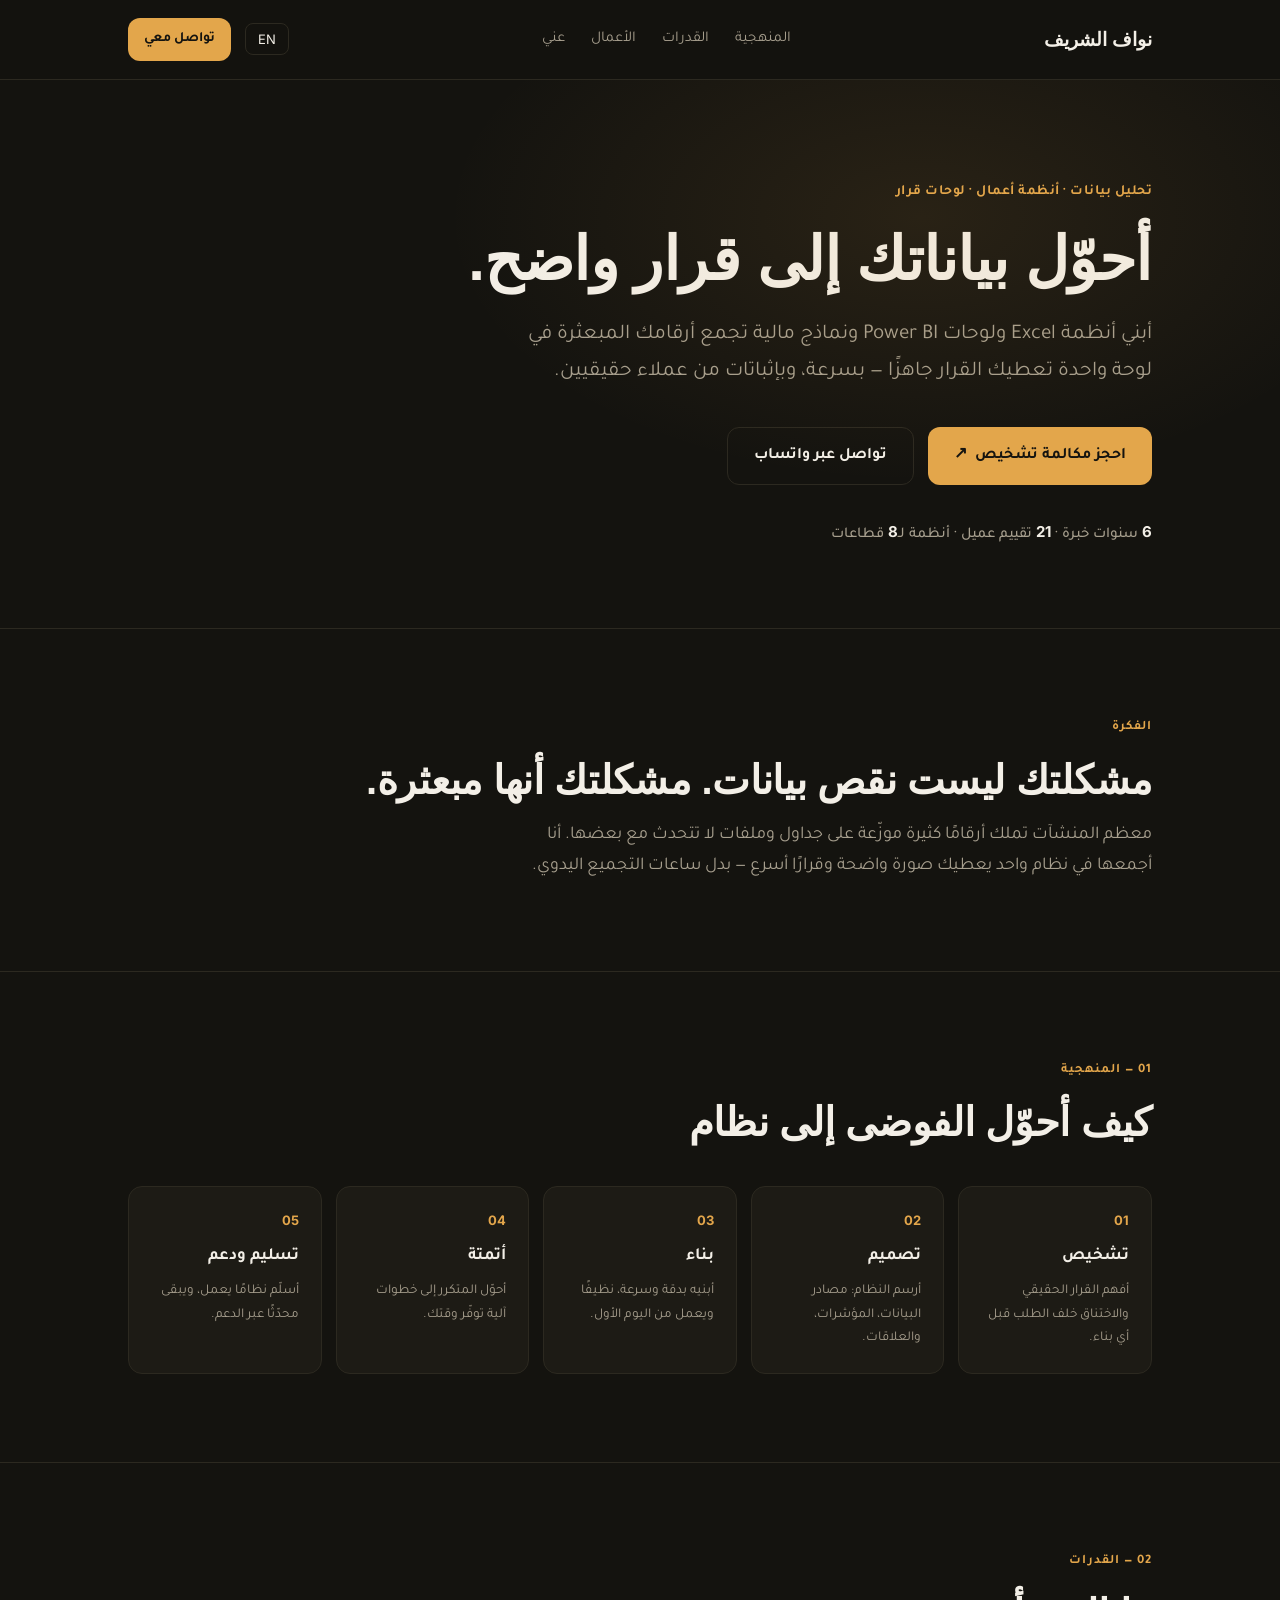
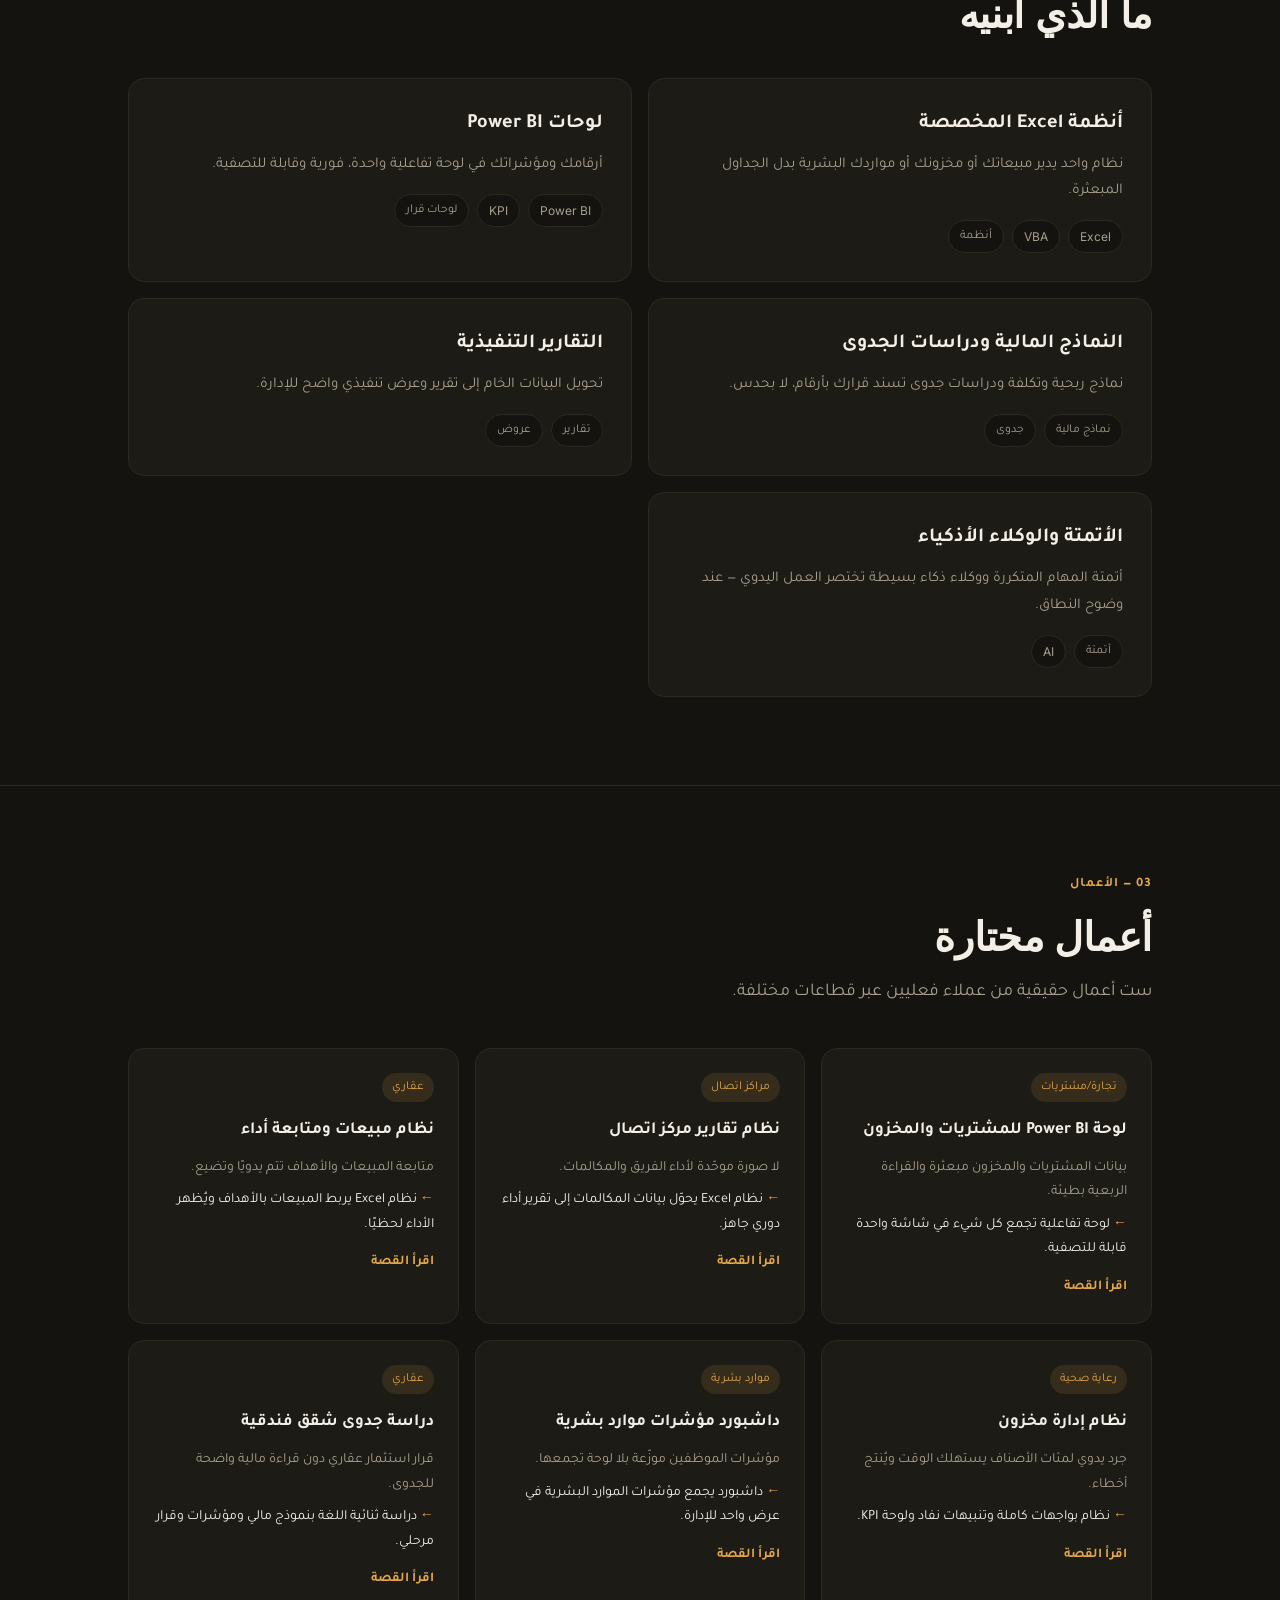
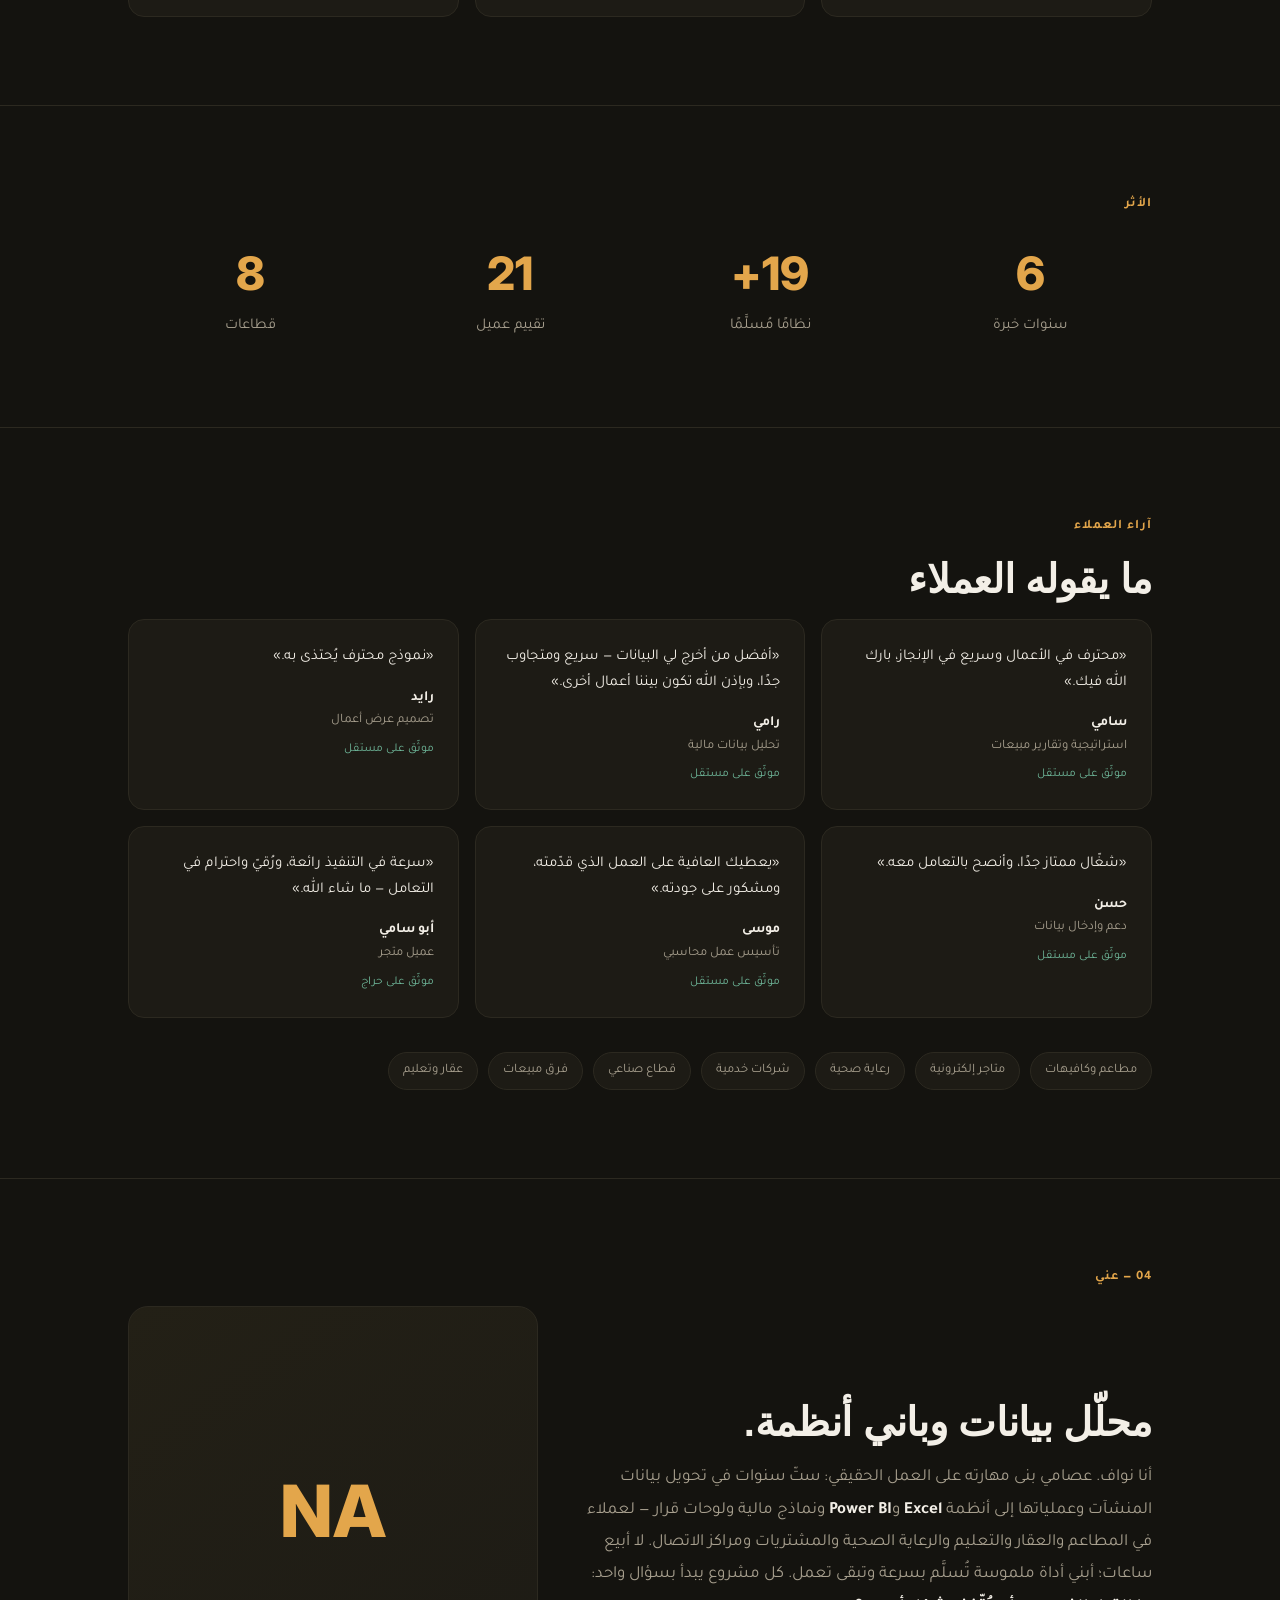
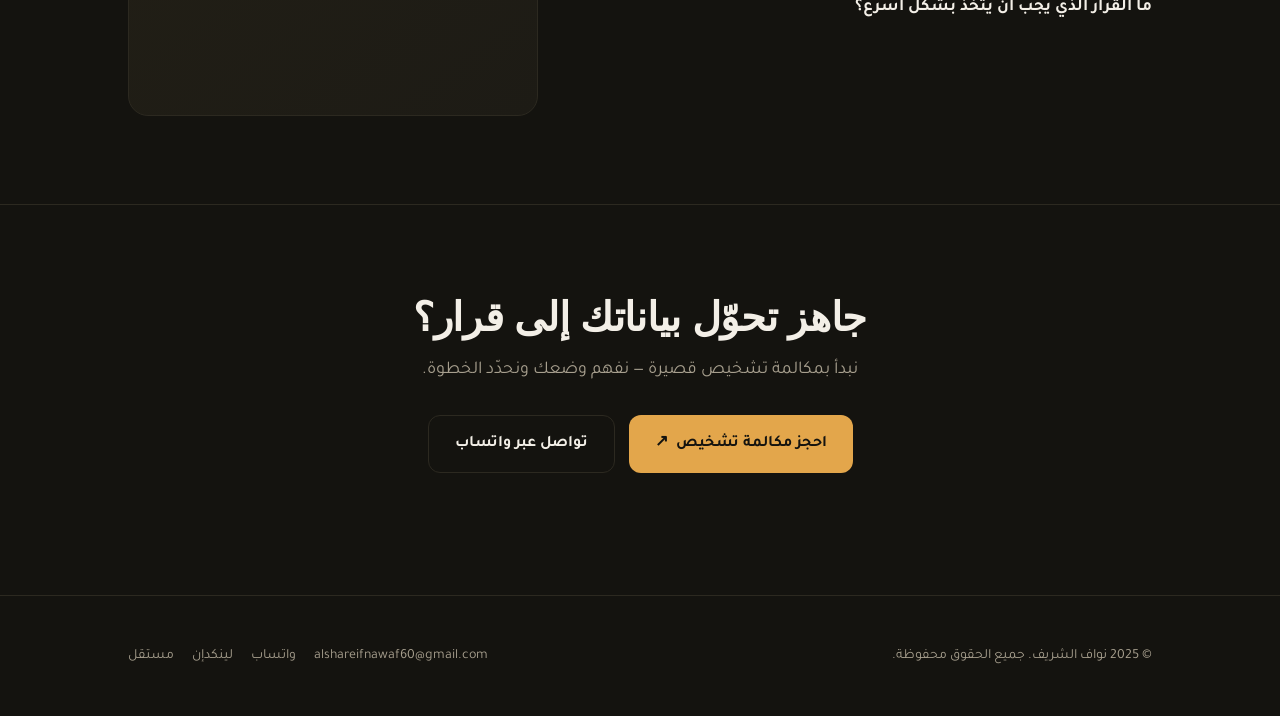
==== commit af807c6f: "Add files via upload" ====
--- a/index.html
+++ b/index.html
@@ -125,7 +125,6 @@
 .foot-in{display:flex;justify-content:space-between;flex-wrap:wrap;gap:16px;align-items:center}
 .foot-links{display:flex;gap:18px}
 .foot-links a:hover{color:var(--accent)}
-[data-en]{display:none}
 </style>
 </head>
 <body>
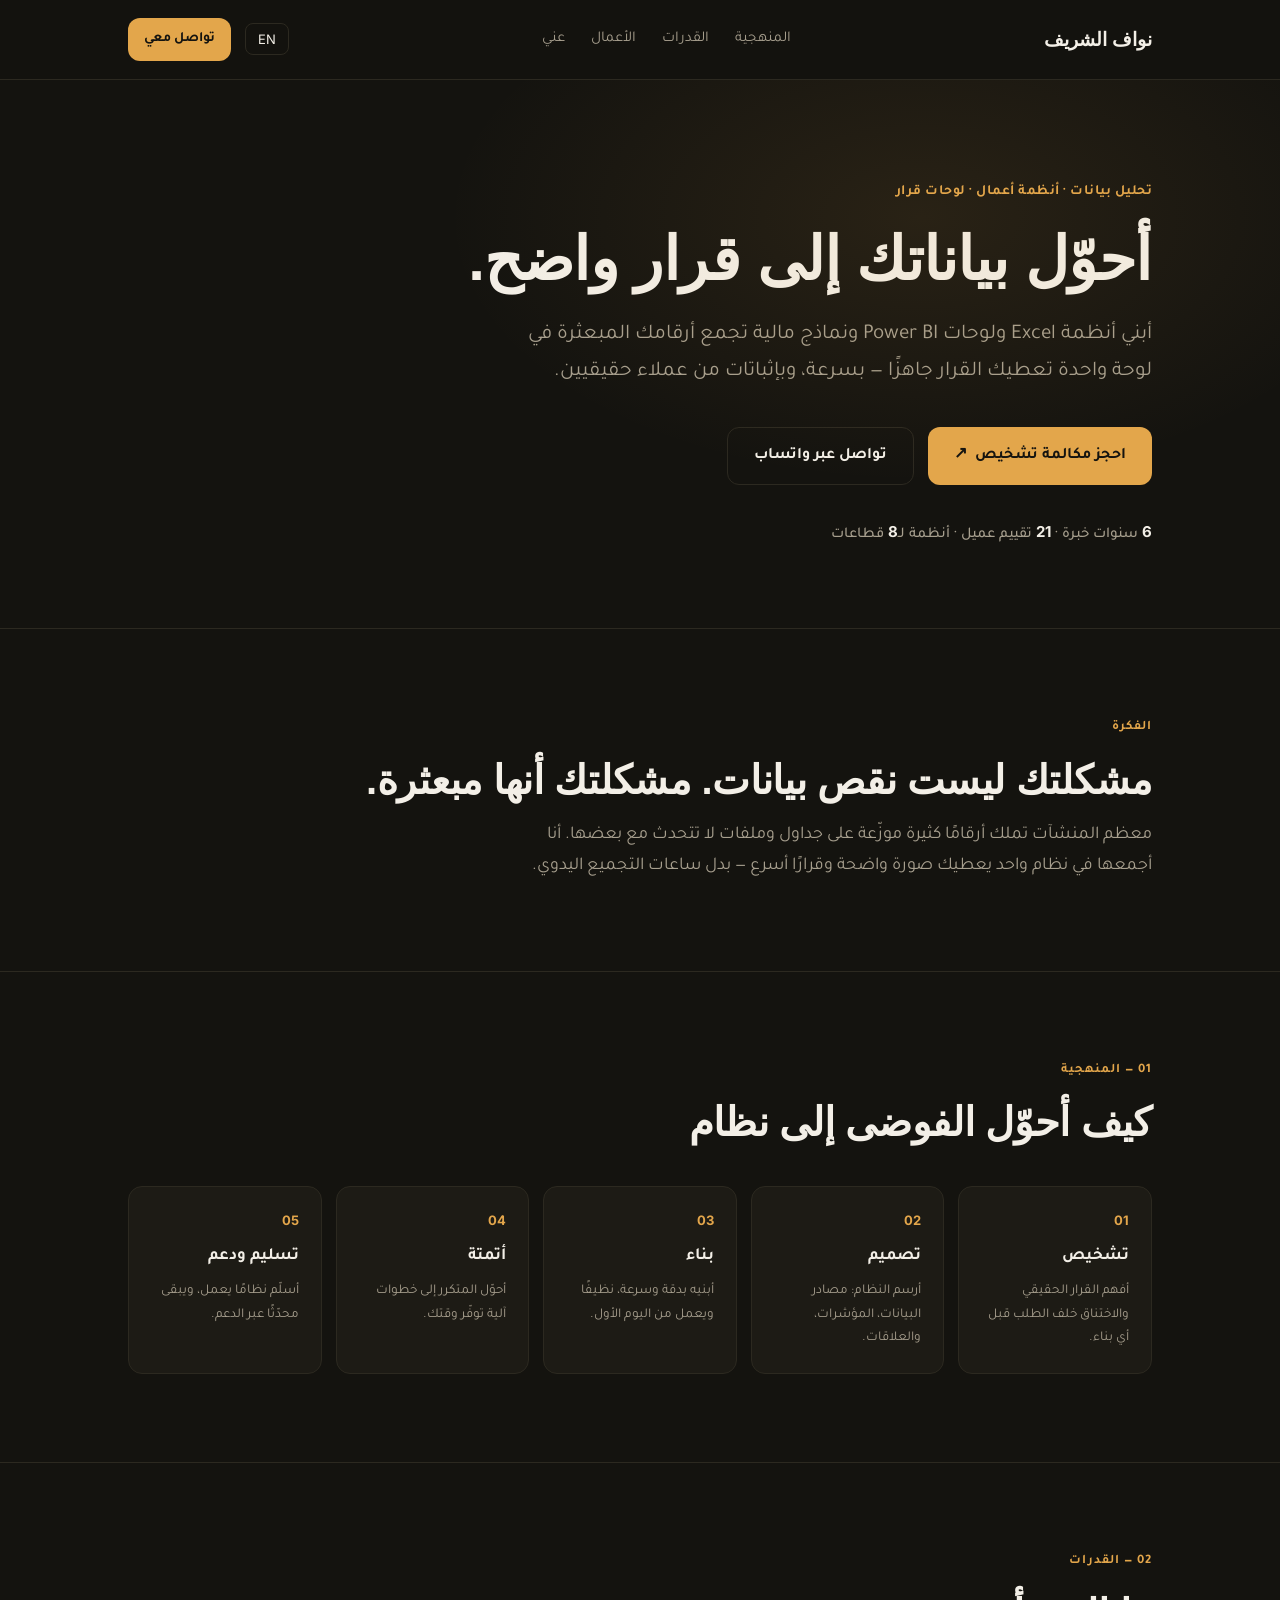
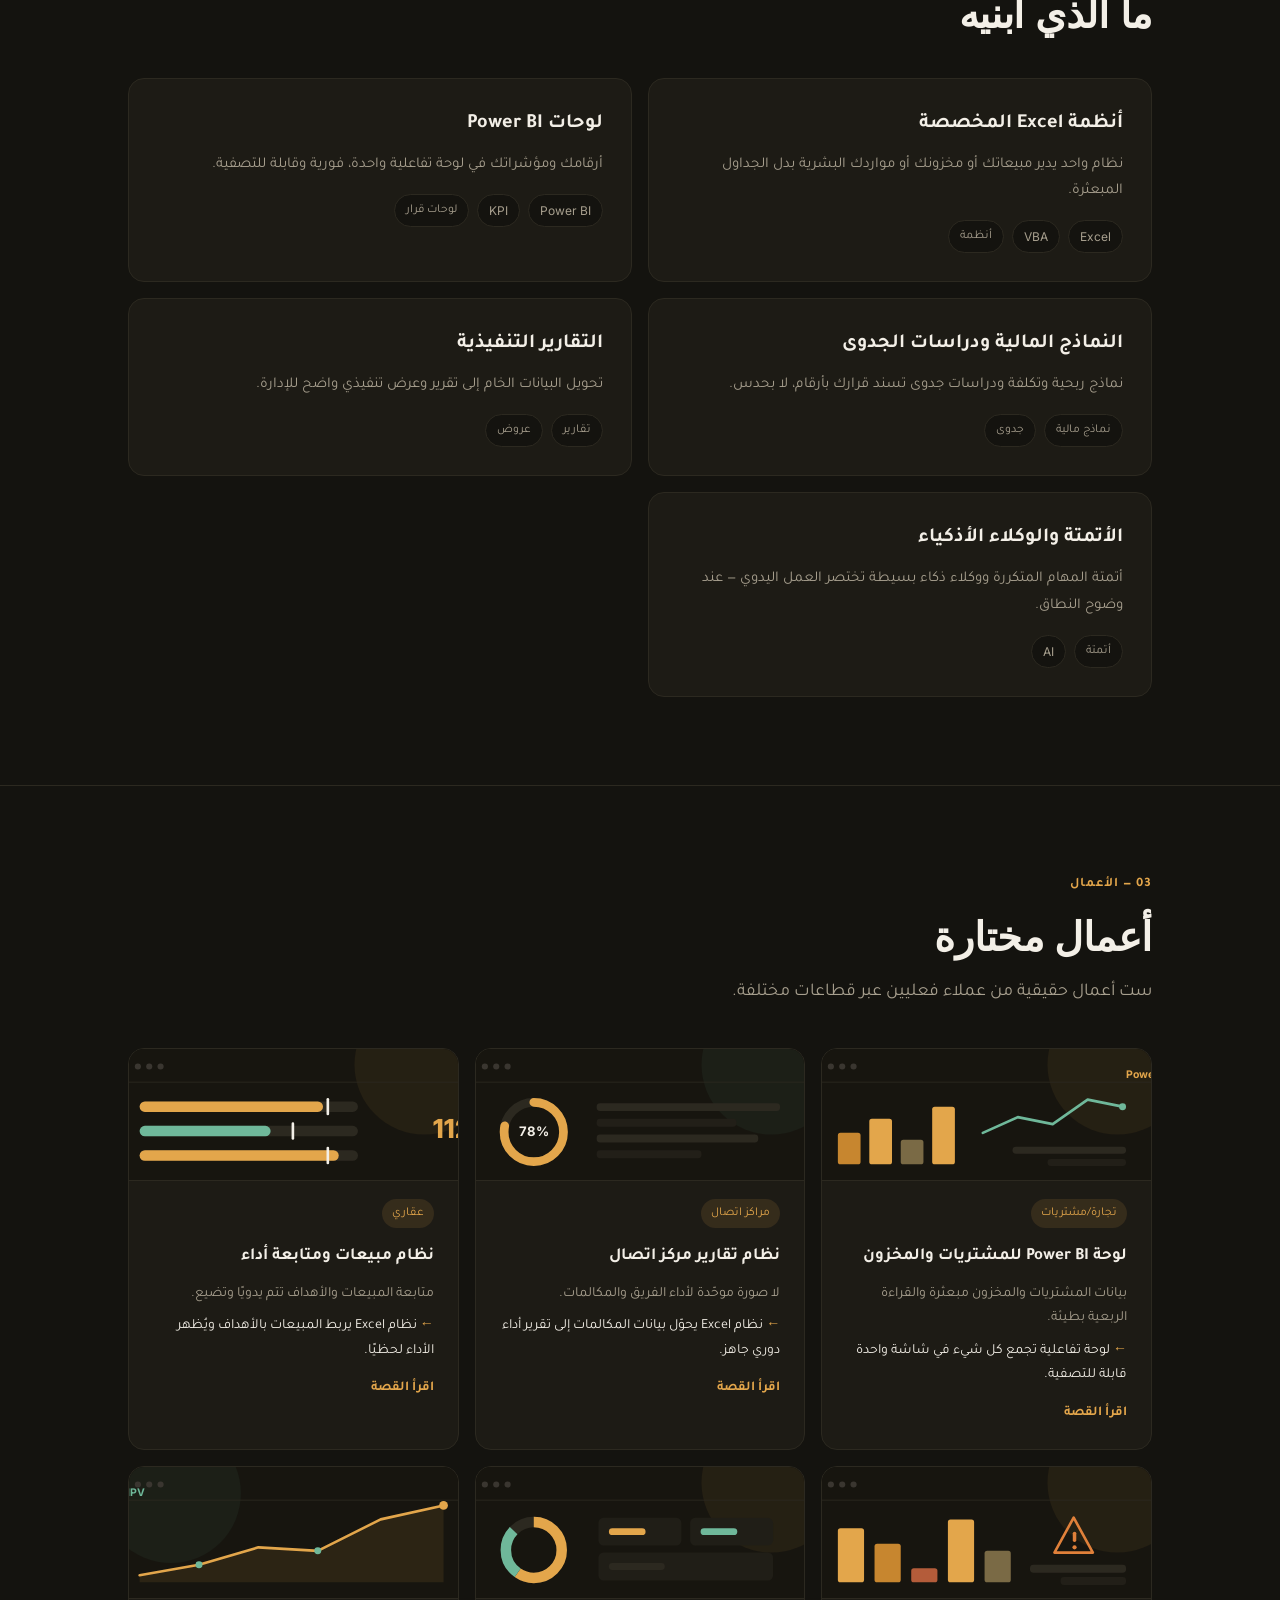
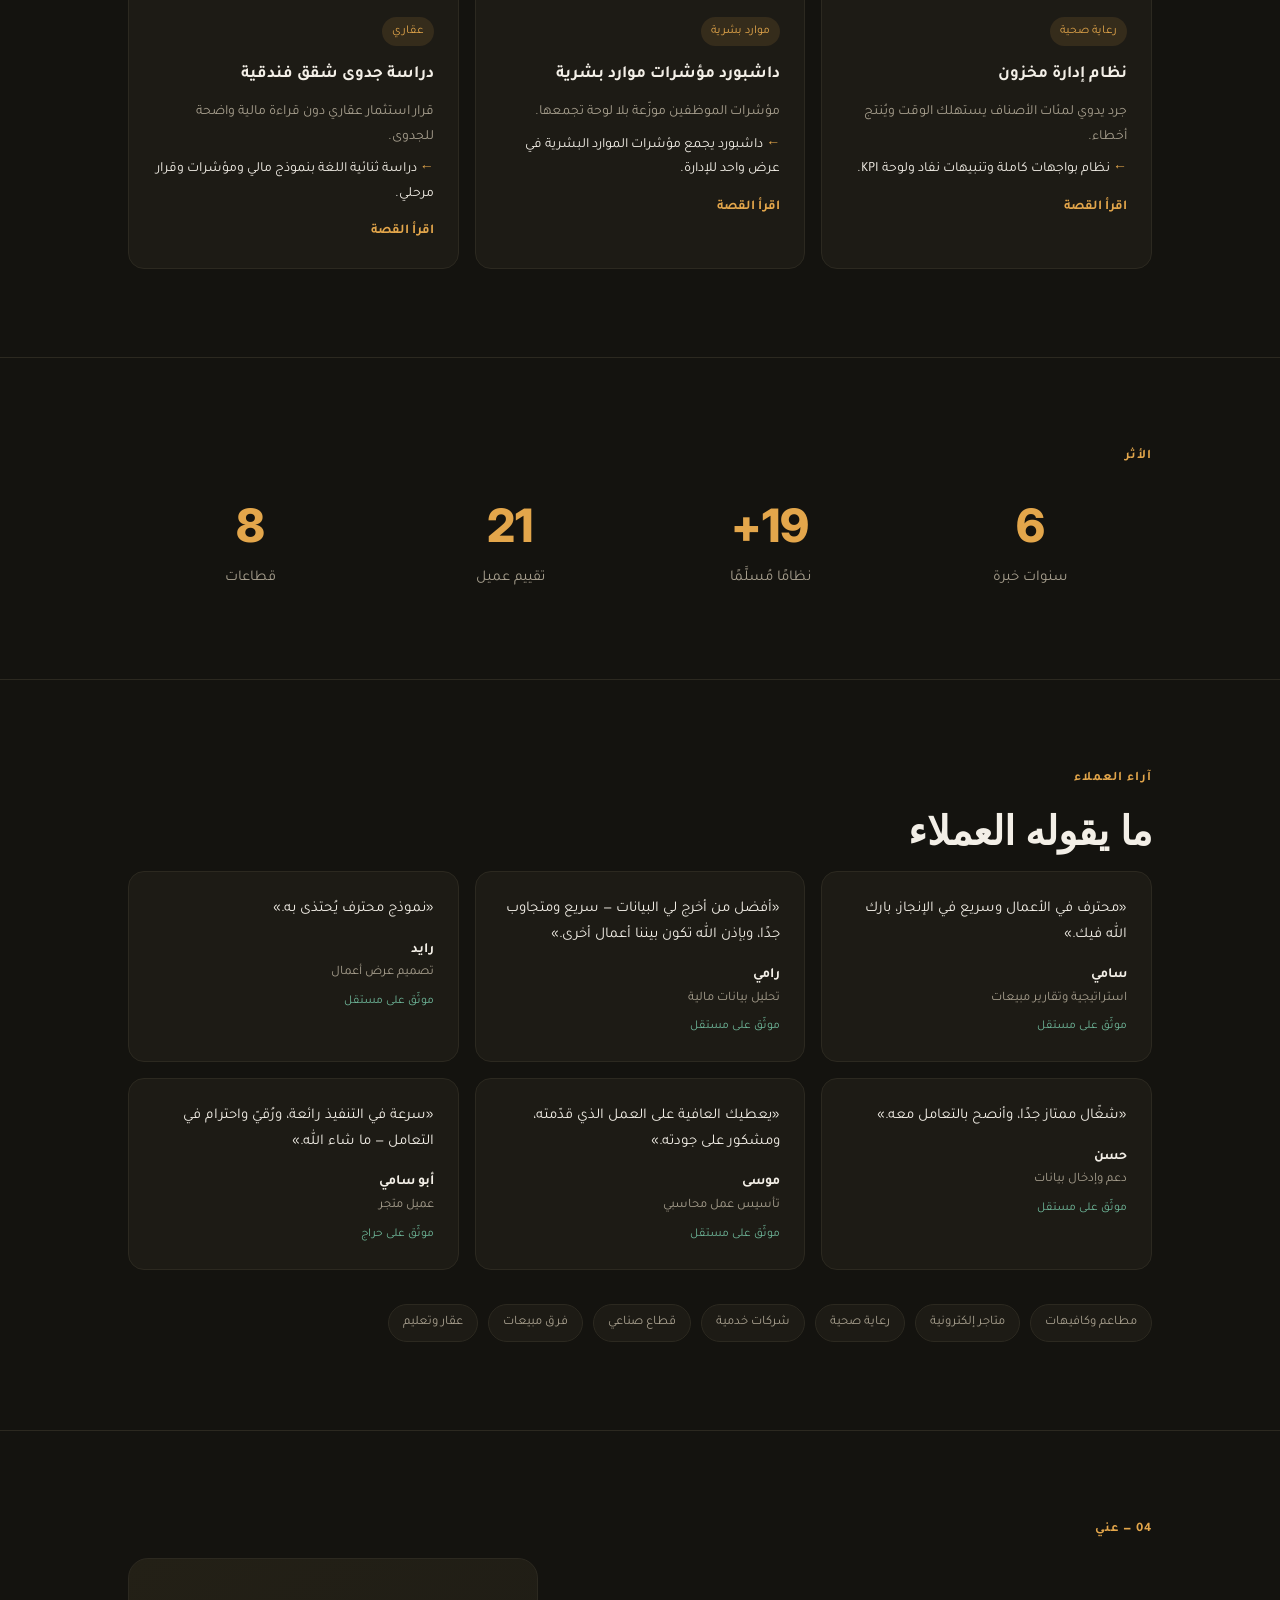
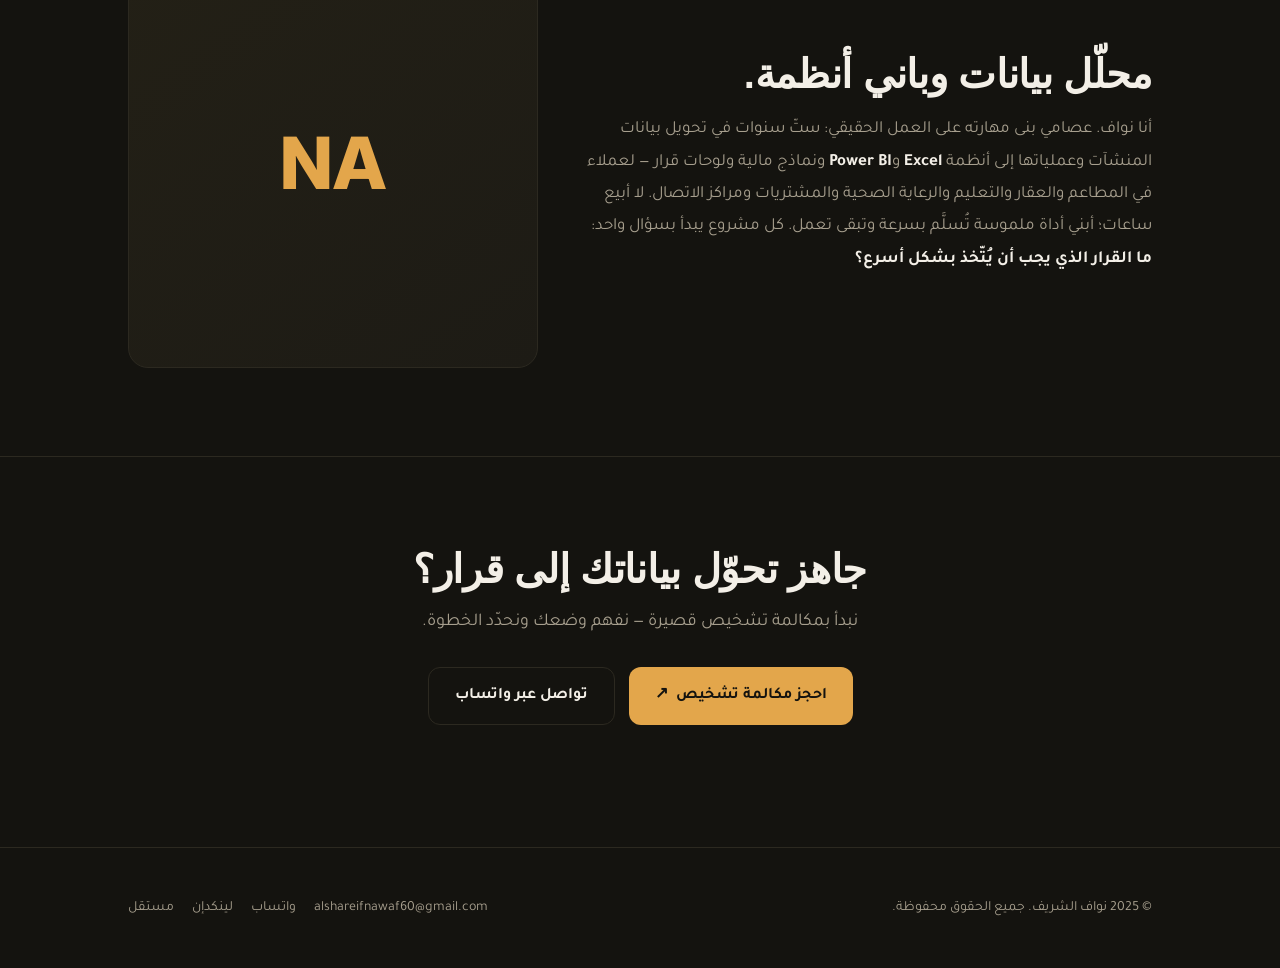
==== commit b367b9b7: "Add files via upload" ====
--- a/index.html
+++ b/index.html
@@ -80,8 +80,10 @@
 @media(max-width:860px){.steps{grid-template-columns:1fr 1fr}.grid{grid-template-columns:1fr}}
 /* work */
 .work{display:grid;grid-template-columns:repeat(3,1fr);gap:16px;margin-top:40px}
-.wcard{background:var(--surface);border:1px solid var(--border);border-radius:16px;padding:24px;transition:.2s;cursor:pointer}
+.wcard{background:var(--surface);border:1px solid var(--border);border-radius:16px;padding:24px;transition:.2s;cursor:pointer;overflow:hidden}
 .wcard:hover{border-color:var(--accent);transform:translateY(-2px)}
+.wcard .cover{margin:-24px -24px 18px;height:132px;background:#17150F;border-bottom:1px solid var(--border)}
+.wcard .cover svg{display:block;width:100%;height:100%}
 .sector{display:inline-block;background:rgba(227,166,75,.12);color:var(--accent);font-size:12px;padding:4px 10px;border-radius:20px;margin-bottom:14px}
 .wcard h4{font-size:17px;font-weight:700;margin-bottom:10px}
 .wcard .prob{color:var(--muted);font-size:14px;margin-bottom:8px}
@@ -200,17 +202,17 @@
     <h2 class="reveal" data-ar="أعمال مختارة" data-en="Selected work">أعمال مختارة</h2>
     <p class="lead reveal" data-ar="ست أعمال حقيقية من عملاء فعليين عبر قطاعات مختلفة." data-en="Six real projects for actual clients across different sectors.">ست أعمال حقيقية من عملاء فعليين عبر قطاعات مختلفة.</p>
     <div class="work">
-      <div class="wcard reveal"><span class="sector" data-ar="تجارة/مشتريات" data-en="Retail / Procurement">تجارة/مشتريات</span><h4 data-ar="لوحة Power BI للمشتريات والمخزون" data-en="Power BI Procurement & Inventory">لوحة Power BI للمشتريات والمخزون</h4><div class="prob" data-ar="بيانات المشتريات والمخزون مبعثرة والقراءة الربعية بطيئة." data-en="Procurement and inventory data scattered; quarterly reading was slow.">بيانات المشتريات والمخزون مبعثرة والقراءة الربعية بطيئة.</div><div class="sol" data-ar="لوحة تفاعلية تجمع كل شيء في شاشة واحدة قابلة للتصفية." data-en="An interactive dashboard uniting everything in one filterable screen.">لوحة تفاعلية تجمع كل شيء في شاشة واحدة قابلة للتصفية.</div><details><summary data-ar="اقرأ القصة" data-en="Read the story">اقرأ القصة</summary><div class="detail" data-ar="<b>الاختناق:</b> أي صنف يُستهلك أسرع؟ أين يتركّز المخزون؟ إجابات مبعثرة. <b>النظام:</b> لوحة Power BI تجمع المشتريات والكميات والمخزون قابلة للتصفية حسب الربع أو الصنف. <b>النتيجة:</b> الإدارة تقرأ الحركة في شاشة واحدة، فتتحوّل المراجعة من تجميع إلى قرار." data-en="<b>Bottleneck:</b> which item moves fastest? Where is stock concentrated? Answers were scattered. <b>System:</b> a Power BI dashboard uniting purchases, quantities and stock, filterable by quarter or item. <b>Result:</b> management reads it all in one screen — review shifts from assembling to deciding."><b>الاختناق:</b> أي صنف يُستهلك أسرع؟ أين يتركّز المخزون؟ إجابات مبعثرة. <b>النظام:</b> لوحة Power BI تجمع المشتريات والكميات والمخزون قابلة للتصفية حسب الربع أو الصنف. <b>النتيجة:</b> الإدارة تقرأ الحركة في شاشة واحدة، فتتحوّل المراجعة من تجميع إلى قرار.</div></details></div>
-
-      <div class="wcard reveal"><span class="sector" data-ar="مراكز اتصال" data-en="Call Centers">مراكز اتصال</span><h4 data-ar="نظام تقارير مركز اتصال" data-en="Call Center Reporting System">نظام تقارير مركز اتصال</h4><div class="prob" data-ar="لا صورة موحّدة لأداء الفريق والمكالمات." data-en="No unified picture of team and call performance.">لا صورة موحّدة لأداء الفريق والمكالمات.</div><div class="sol" data-ar="نظام Excel يحوّل بيانات المكالمات إلى تقرير أداء دوري جاهز." data-en="An Excel system turning call data into a ready periodic performance report.">نظام Excel يحوّل بيانات المكالمات إلى تقرير أداء دوري جاهز.</div><details><summary data-ar="اقرأ القصة" data-en="Read the story">اقرأ القصة</summary><div class="detail" data-ar="<b>الاختناق:</b> قياس أداء الموظفين وزمن الاستجابة يتم يدويًا ويتأخر. <b>النظام:</b> قوالب ومعادلات تُحدّث تقرير الأداء تلقائيًا عند إدخال البيانات، بنسختين عربية وإنجليزية. <b>النتيجة:</b> تقرير جاهز في دقائق بدل ساعات، وقرار أوضح حول الفريق." data-en="<b>Bottleneck:</b> measuring agent performance and response time was manual and late. <b>System:</b> templates and formulas that auto-update the report on data entry, in Arabic and English. <b>Result:</b> a ready report in minutes instead of hours, and a clearer view of the team."><b>الاختناق:</b> قياس أداء الموظفين وزمن الاستجابة يتم يدويًا ويتأخر. <b>النظام:</b> قوالب ومعادلات تُحدّث تقرير الأداء تلقائيًا عند إدخال البيانات، بنسختين عربية وإنجليزية. <b>النتيجة:</b> تقرير جاهز في دقائق بدل ساعات، وقرار أوضح حول الفريق.</div></details></div>
-
-      <div class="wcard reveal"><span class="sector" data-ar="عقاري" data-en="Real Estate">عقاري</span><h4 data-ar="نظام مبيعات ومتابعة أداء" data-en="Sales & Performance System">نظام مبيعات ومتابعة أداء</h4><div class="prob" data-ar="متابعة المبيعات والأهداف تتم يدويًا وتضيع." data-en="Sales and target tracking done manually — and lost.">متابعة المبيعات والأهداف تتم يدويًا وتضيع.</div><div class="sol" data-ar="نظام Excel يربط المبيعات بالأهداف ويُظهر الأداء لحظيًا." data-en="An Excel system linking sales to targets and showing performance live.">نظام Excel يربط المبيعات بالأهداف ويُظهر الأداء لحظيًا.</div><details><summary data-ar="اقرأ القصة" data-en="Read the story">اقرأ القصة</summary><div class="detail" data-ar="<b>الاختناق:</b> لا رؤية لحظية للأداء مقابل الهدف. <b>النظام:</b> منطق حساب واضح يربط الصفقات بالأهداف ولوحة متابعة بصرية. <b>النتيجة:</b> الإدارة ترى أداء المبيعات لحظيًا وتتخذ قرار المتابعة أسرع." data-en="<b>Bottleneck:</b> no live view of performance against target. <b>System:</b> clear calculation logic linking deals to targets, plus a visual tracker. <b>Result:</b> management sees sales performance live and acts faster."><b>الاختناق:</b> لا رؤية لحظية للأداء مقابل الهدف. <b>النظام:</b> منطق حساب واضح يربط الصفقات بالأهداف ولوحة متابعة بصرية. <b>النتيجة:</b> الإدارة ترى أداء المبيعات لحظيًا وتتخذ قرار المتابعة أسرع.</div></details></div>
-
-      <div class="wcard reveal"><span class="sector" data-ar="رعاية صحية" data-en="Healthcare">رعاية صحية</span><h4 data-ar="نظام إدارة مخزون" data-en="Inventory Management System">نظام إدارة مخزون</h4><div class="prob" data-ar="جرد يدوي لمئات الأصناف يستهلك الوقت ويُنتج أخطاء." data-en="Manual stock-taking of hundreds of items — slow and error-prone.">جرد يدوي لمئات الأصناف يستهلك الوقت ويُنتج أخطاء.</div><div class="sol" data-ar="نظام بواجهات كاملة وتنبيهات نفاد ولوحة KPI." data-en="A system with full interfaces, low-stock alerts and a KPI board.">نظام بواجهات كاملة وتنبيهات نفاد ولوحة KPI.</div><details><summary data-ar="اقرأ القصة" data-en="Read the story">اقرأ القصة</summary><div class="detail" data-ar="<b>الاختناق:</b> الجرد اليدوي بطيء ويُنتج أخطاء نفاد. <b>النظام:</b> نظام متعدد الأبواب بمنطق مخزون سليم، واجهات إدخال نظيفة، وتنبيهات نفاد. <b>النتيجة:</b> جرد أدق، تنبيهات استباقية، ووقت أقل في الإدارة." data-en="<b>Bottleneck:</b> manual stock-taking was slow and caused stockouts. <b>System:</b> a multi-module system with sound inventory logic, clean input interfaces, and low-stock alerts. <b>Result:</b> more accurate counts, proactive alerts, less admin time."><b>الاختناق:</b> الجرد اليدوي بطيء ويُنتج أخطاء نفاد. <b>النظام:</b> نظام متعدد الأبواب بمنطق مخزون سليم، واجهات إدخال نظيفة، وتنبيهات نفاد. <b>النتيجة:</b> جرد أدق، تنبيهات استباقية، ووقت أقل في الإدارة.</div></details></div>
-
-      <div class="wcard reveal"><span class="sector" data-ar="موارد بشرية" data-en="Human Resources">موارد بشرية</span><h4 data-ar="داشبورد مؤشرات موارد بشرية" data-en="HR Metrics Dashboard">داشبورد مؤشرات موارد بشرية</h4><div class="prob" data-ar="مؤشرات الموظفين موزّعة بلا لوحة تجمعها." data-en="Employee metrics scattered with no board to unite them.">مؤشرات الموظفين موزّعة بلا لوحة تجمعها.</div><div class="sol" data-ar="داشبورد يجمع مؤشرات الموارد البشرية في عرض واحد للإدارة." data-en="A dashboard uniting HR metrics in one view for management.">داشبورد يجمع مؤشرات الموارد البشرية في عرض واحد للإدارة.</div><details><summary data-ar="اقرأ القصة" data-en="Read the story">اقرأ القصة</summary><div class="detail" data-ar="<b>الاختناق:</b> لا صورة موحّدة لأعداد الموظفين والأداء والتوزيع. <b>النظام:</b> تنظيم البيانات وربطها بمؤشرات واضحة وعرض بصري مباشر. <b>النتيجة:</b> الإدارة تقرأ حالة الموارد البشرية بلمحة وتقرر أسرع." data-en="<b>Bottleneck:</b> no unified view of headcount, performance and distribution. <b>System:</b> organized data tied to clear KPIs with a direct visual view. <b>Result:</b> management reads HR status at a glance and decides faster."><b>الاختناق:</b> لا صورة موحّدة لأعداد الموظفين والأداء والتوزيع. <b>النظام:</b> تنظيم البيانات وربطها بمؤشرات واضحة وعرض بصري مباشر. <b>النتيجة:</b> الإدارة تقرأ حالة الموارد البشرية بلمحة وتقرر أسرع.</div></details></div>
-
-      <div class="wcard reveal"><span class="sector" data-ar="عقاري" data-en="Real Estate">عقاري</span><h4 data-ar="دراسة جدوى شقق فندقية" data-en="Hotel Apartments Feasibility">دراسة جدوى شقق فندقية</h4><div class="prob" data-ar="قرار استثمار عقاري دون قراءة مالية واضحة للجدوى." data-en="A real-estate investment decision with no clear financial read.">قرار استثمار عقاري دون قراءة مالية واضحة للجدوى.</div><div class="sol" data-ar="دراسة ثنائية اللغة بنموذج مالي ومؤشرات وقرار مرحلي." data-en="A bilingual study with a financial model, metrics and a phased decision.">دراسة ثنائية اللغة بنموذج مالي ومؤشرات وقرار مرحلي.</div><details><summary data-ar="اقرأ القصة" data-en="Read the story">اقرأ القصة</summary><div class="detail" data-ar="<b>الاختناق:</b> غياب قراءة مالية واضحة للجدوى والمخاطر قبل الالتزام. <b>النظام:</b> نموذج مالي بمؤشرات عائد وسيناريوهات، مربوط بعرض تنفيذي مفهوم لصاحب القرار. <b>النتيجة:</b> قرار استثماري مسنود بأرقام ومسار مرحلي واضح بدل الحدس." data-en="<b>Bottleneck:</b> no clear financial read of feasibility and risk before committing. <b>System:</b> a financial model with return metrics and scenarios, tied to a clear executive deck. <b>Result:</b> an investment decision backed by numbers and a clear phased path instead of guesswork."><b>الاختناق:</b> غياب قراءة مالية واضحة للجدوى والمخاطر قبل الالتزام. <b>النظام:</b> نموذج مالي بمؤشرات عائد وسيناريوهات، مربوط بعرض تنفيذي مفهوم لصاحب القرار. <b>النتيجة:</b> قرار استثماري مسنود بأرقام ومسار مرحلي واضح بدل الحدس.</div></details></div>
+      <div class="wcard reveal"><div class="cover"><svg viewBox="0 0 400 150" xmlns="http://www.w3.org/2000/svg" preserveAspectRatio="xMidYMid slice"><rect width="400" height="150" fill="#17150F"/><circle cx="350" cy="18" r="80" fill="#E3A64B" opacity="0.07"/><circle cx="22" cy="20" r="3.5" fill="#3a3630"/><circle cx="35" cy="20" r="3.5" fill="#3a3630"/><circle cx="48" cy="20" r="3.5" fill="#3a3630"/><line x1="0" y1="38" x2="400" y2="38" stroke="#2C2920"/><rect x="30" y="96" width="26" height="36" rx="3" fill="#C7862F"/><rect x="66" y="80" width="26" height="52" rx="3" fill="#E3A64B"/><rect x="102" y="104" width="26" height="28" rx="3" fill="#7a6a45"/><rect x="138" y="66" width="26" height="66" rx="3" fill="#E3A64B"/><polyline points="196,96 236,78 276,86 316,58 356,66" fill="none" stroke="#6FB89A" stroke-width="3" stroke-linecap="round" stroke-linejoin="round"/><circle cx="356" cy="66" r="4" fill="#6FB89A"/><rect x="230" y="112" width="130" height="8" rx="4" fill="#2C2920"/><rect x="270" y="126" width="90" height="8" rx="4" fill="#221F18"/><text x="360" y="33" text-anchor="end" fill="#E3A64B" font-family="Inter,Arial,sans-serif" font-size="12" font-weight="700">Power BI</text></svg></div><span class="sector" data-ar="تجارة/مشتريات" data-en="Retail / Procurement">تجارة/مشتريات</span><h4 data-ar="لوحة Power BI للمشتريات والمخزون" data-en="Power BI Procurement & Inventory">لوحة Power BI للمشتريات والمخزون</h4><div class="prob" data-ar="بيانات المشتريات والمخزون مبعثرة والقراءة الربعية بطيئة." data-en="Procurement and inventory data scattered; quarterly reading was slow.">بيانات المشتريات والمخزون مبعثرة والقراءة الربعية بطيئة.</div><div class="sol" data-ar="لوحة تفاعلية تجمع كل شيء في شاشة واحدة قابلة للتصفية." data-en="An interactive dashboard uniting everything in one filterable screen.">لوحة تفاعلية تجمع كل شيء في شاشة واحدة قابلة للتصفية.</div><details><summary data-ar="اقرأ القصة" data-en="Read the story">اقرأ القصة</summary><div class="detail" data-ar="<b>الاختناق:</b> أي صنف يُستهلك أسرع؟ أين يتركّز المخزون؟ إجابات مبعثرة. <b>النظام:</b> لوحة Power BI تجمع المشتريات والكميات والمخزون قابلة للتصفية حسب الربع أو الصنف. <b>النتيجة:</b> الإدارة تقرأ الحركة في شاشة واحدة، فتتحوّل المراجعة من تجميع إلى قرار." data-en="<b>Bottleneck:</b> which item moves fastest? Where is stock concentrated? Answers were scattered. <b>System:</b> a Power BI dashboard uniting purchases, quantities and stock, filterable by quarter or item. <b>Result:</b> management reads it all in one screen — review shifts from assembling to deciding."><b>الاختناق:</b> أي صنف يُستهلك أسرع؟ أين يتركّز المخزون؟ إجابات مبعثرة. <b>النظام:</b> لوحة Power BI تجمع المشتريات والكميات والمخزون قابلة للتصفية حسب الربع أو الصنف. <b>النتيجة:</b> الإدارة تقرأ الحركة في شاشة واحدة، فتتحوّل المراجعة من تجميع إلى قرار.</div></details></div>
+
+      <div class="wcard reveal"><div class="cover"><svg viewBox="0 0 400 150" xmlns="http://www.w3.org/2000/svg" preserveAspectRatio="xMidYMid slice"><rect width="400" height="150" fill="#17150F"/><circle cx="350" cy="18" r="80" fill="#6FB89A" opacity="0.06"/><circle cx="22" cy="20" r="3.5" fill="#3a3630"/><circle cx="35" cy="20" r="3.5" fill="#3a3630"/><circle cx="48" cy="20" r="3.5" fill="#3a3630"/><line x1="0" y1="38" x2="400" y2="38" stroke="#2C2920"/><circle cx="78" cy="95" r="34" fill="none" stroke="#2C2920" stroke-width="10"/><circle cx="78" cy="95" r="34" fill="none" stroke="#E3A64B" stroke-width="10" stroke-dasharray="167 214" stroke-linecap="round" transform="rotate(-90 78 95)"/><text x="78" y="100" text-anchor="middle" fill="#F3EFE7" font-family="Inter,Arial,sans-serif" font-size="15" font-weight="700">78%</text><rect x="150" y="62" width="210" height="9" rx="4" fill="#2C2920"/><rect x="150" y="80" width="160" height="9" rx="4" fill="#221F18"/><rect x="150" y="98" width="185" height="9" rx="4" fill="#2C2920"/><rect x="150" y="116" width="120" height="9" rx="4" fill="#221F18"/></svg></div><span class="sector" data-ar="مراكز اتصال" data-en="Call Centers">مراكز اتصال</span><h4 data-ar="نظام تقارير مركز اتصال" data-en="Call Center Reporting System">نظام تقارير مركز اتصال</h4><div class="prob" data-ar="لا صورة موحّدة لأداء الفريق والمكالمات." data-en="No unified picture of team and call performance.">لا صورة موحّدة لأداء الفريق والمكالمات.</div><div class="sol" data-ar="نظام Excel يحوّل بيانات المكالمات إلى تقرير أداء دوري جاهز." data-en="An Excel system turning call data into a ready periodic performance report.">نظام Excel يحوّل بيانات المكالمات إلى تقرير أداء دوري جاهز.</div><details><summary data-ar="اقرأ القصة" data-en="Read the story">اقرأ القصة</summary><div class="detail" data-ar="<b>الاختناق:</b> قياس أداء الموظفين وزمن الاستجابة يتم يدويًا ويتأخر. <b>النظام:</b> قوالب ومعادلات تُحدّث تقرير الأداء تلقائيًا عند إدخال البيانات، بنسختين عربية وإنجليزية. <b>النتيجة:</b> تقرير جاهز في دقائق بدل ساعات، وقرار أوضح حول الفريق." data-en="<b>Bottleneck:</b> measuring agent performance and response time was manual and late. <b>System:</b> templates and formulas that auto-update the report on data entry, in Arabic and English. <b>Result:</b> a ready report in minutes instead of hours, and a clearer view of the team."><b>الاختناق:</b> قياس أداء الموظفين وزمن الاستجابة يتم يدويًا ويتأخر. <b>النظام:</b> قوالب ومعادلات تُحدّث تقرير الأداء تلقائيًا عند إدخال البيانات، بنسختين عربية وإنجليزية. <b>النتيجة:</b> تقرير جاهز في دقائق بدل ساعات، وقرار أوضح حول الفريق.</div></details></div>
+
+      <div class="wcard reveal"><div class="cover"><svg viewBox="0 0 400 150" xmlns="http://www.w3.org/2000/svg" preserveAspectRatio="xMidYMid slice"><rect width="400" height="150" fill="#17150F"/><circle cx="350" cy="18" r="80" fill="#E3A64B" opacity="0.07"/><circle cx="22" cy="20" r="3.5" fill="#3a3630"/><circle cx="35" cy="20" r="3.5" fill="#3a3630"/><circle cx="48" cy="20" r="3.5" fill="#3a3630"/><line x1="0" y1="38" x2="400" y2="38" stroke="#2C2920"/><rect x="24" y="60" width="250" height="12" rx="6" fill="#2C2920"/><rect x="24" y="60" width="210" height="12" rx="6" fill="#E3A64B"/><rect x="238" y="56" width="3" height="20" rx="1.5" fill="#F3EFE7"/><rect x="24" y="88" width="250" height="12" rx="6" fill="#2C2920"/><rect x="24" y="88" width="150" height="12" rx="6" fill="#6FB89A"/><rect x="198" y="84" width="3" height="20" rx="1.5" fill="#F3EFE7"/><rect x="24" y="116" width="250" height="12" rx="6" fill="#2C2920"/><rect x="24" y="116" width="228" height="12" rx="6" fill="#E3A64B"/><rect x="238" y="112" width="3" height="20" rx="1.5" fill="#F3EFE7"/><text x="360" y="102" text-anchor="end" fill="#E3A64B" font-family="Inter,Arial,sans-serif" font-size="30" font-weight="800">112%</text></svg></div><span class="sector" data-ar="عقاري" data-en="Real Estate">عقاري</span><h4 data-ar="نظام مبيعات ومتابعة أداء" data-en="Sales & Performance System">نظام مبيعات ومتابعة أداء</h4><div class="prob" data-ar="متابعة المبيعات والأهداف تتم يدويًا وتضيع." data-en="Sales and target tracking done manually — and lost.">متابعة المبيعات والأهداف تتم يدويًا وتضيع.</div><div class="sol" data-ar="نظام Excel يربط المبيعات بالأهداف ويُظهر الأداء لحظيًا." data-en="An Excel system linking sales to targets and showing performance live.">نظام Excel يربط المبيعات بالأهداف ويُظهر الأداء لحظيًا.</div><details><summary data-ar="اقرأ القصة" data-en="Read the story">اقرأ القصة</summary><div class="detail" data-ar="<b>الاختناق:</b> لا رؤية لحظية للأداء مقابل الهدف. <b>النظام:</b> منطق حساب واضح يربط الصفقات بالأهداف ولوحة متابعة بصرية. <b>النتيجة:</b> الإدارة ترى أداء المبيعات لحظيًا وتتخذ قرار المتابعة أسرع." data-en="<b>Bottleneck:</b> no live view of performance against target. <b>System:</b> clear calculation logic linking deals to targets, plus a visual tracker. <b>Result:</b> management sees sales performance live and acts faster."><b>الاختناق:</b> لا رؤية لحظية للأداء مقابل الهدف. <b>النظام:</b> منطق حساب واضح يربط الصفقات بالأهداف ولوحة متابعة بصرية. <b>النتيجة:</b> الإدارة ترى أداء المبيعات لحظيًا وتتخذ قرار المتابعة أسرع.</div></details></div>
+
+      <div class="wcard reveal"><div class="cover"><svg viewBox="0 0 400 150" xmlns="http://www.w3.org/2000/svg" preserveAspectRatio="xMidYMid slice"><rect width="400" height="150" fill="#17150F"/><circle cx="350" cy="18" r="80" fill="#E3A64B" opacity="0.07"/><circle cx="22" cy="20" r="3.5" fill="#3a3630"/><circle cx="35" cy="20" r="3.5" fill="#3a3630"/><circle cx="48" cy="20" r="3.5" fill="#3a3630"/><line x1="0" y1="38" x2="400" y2="38" stroke="#2C2920"/><rect x="30" y="70" width="30" height="62" rx="3" fill="#E3A64B"/><rect x="72" y="88" width="30" height="44" rx="3" fill="#C7862F"/><rect x="114" y="116" width="30" height="16" rx="3" fill="#b45c3a"/><rect x="156" y="60" width="30" height="72" rx="3" fill="#E3A64B"/><rect x="198" y="96" width="30" height="36" rx="3" fill="#7a6a45"/><path d="M300,58 L322,98 L278,98 Z" fill="none" stroke="#e0803a" stroke-width="3" stroke-linejoin="round"/><rect x="299" y="74" width="4" height="12" rx="2" fill="#e0803a"/><circle cx="301" cy="92" r="2.4" fill="#e0803a"/><rect x="250" y="112" width="110" height="9" rx="4" fill="#2C2920"/><rect x="285" y="126" width="75" height="9" rx="4" fill="#221F18"/></svg></div><span class="sector" data-ar="رعاية صحية" data-en="Healthcare">رعاية صحية</span><h4 data-ar="نظام إدارة مخزون" data-en="Inventory Management System">نظام إدارة مخزون</h4><div class="prob" data-ar="جرد يدوي لمئات الأصناف يستهلك الوقت ويُنتج أخطاء." data-en="Manual stock-taking of hundreds of items — slow and error-prone.">جرد يدوي لمئات الأصناف يستهلك الوقت ويُنتج أخطاء.</div><div class="sol" data-ar="نظام بواجهات كاملة وتنبيهات نفاد ولوحة KPI." data-en="A system with full interfaces, low-stock alerts and a KPI board.">نظام بواجهات كاملة وتنبيهات نفاد ولوحة KPI.</div><details><summary data-ar="اقرأ القصة" data-en="Read the story">اقرأ القصة</summary><div class="detail" data-ar="<b>الاختناق:</b> الجرد اليدوي بطيء ويُنتج أخطاء نفاد. <b>النظام:</b> نظام متعدد الأبواب بمنطق مخزون سليم، واجهات إدخال نظيفة، وتنبيهات نفاد. <b>النتيجة:</b> جرد أدق، تنبيهات استباقية، ووقت أقل في الإدارة." data-en="<b>Bottleneck:</b> manual stock-taking was slow and caused stockouts. <b>System:</b> a multi-module system with sound inventory logic, clean input interfaces, and low-stock alerts. <b>Result:</b> more accurate counts, proactive alerts, less admin time."><b>الاختناق:</b> الجرد اليدوي بطيء ويُنتج أخطاء نفاد. <b>النظام:</b> نظام متعدد الأبواب بمنطق مخزون سليم، واجهات إدخال نظيفة، وتنبيهات نفاد. <b>النتيجة:</b> جرد أدق، تنبيهات استباقية، ووقت أقل في الإدارة.</div></details></div>
+
+      <div class="wcard reveal"><div class="cover"><svg viewBox="0 0 400 150" xmlns="http://www.w3.org/2000/svg" preserveAspectRatio="xMidYMid slice"><rect width="400" height="150" fill="#17150F"/><circle cx="350" cy="18" r="80" fill="#E3A64B" opacity="0.07"/><circle cx="22" cy="20" r="3.5" fill="#3a3630"/><circle cx="35" cy="20" r="3.5" fill="#3a3630"/><circle cx="48" cy="20" r="3.5" fill="#3a3630"/><line x1="0" y1="38" x2="400" y2="38" stroke="#2C2920"/><circle cx="78" cy="95" r="32" fill="none" stroke="#2C2920" stroke-width="12"/><circle cx="78" cy="95" r="32" fill="none" stroke="#E3A64B" stroke-width="12" stroke-dasharray="120 201" transform="rotate(-90 78 95)"/><circle cx="78" cy="95" r="32" fill="none" stroke="#6FB89A" stroke-width="12" stroke-dasharray="55 201" stroke-dashoffset="-120" transform="rotate(-90 78 95)"/><rect x="152" y="58" width="95" height="32" rx="6" fill="#201E17"/><rect x="257" y="58" width="95" height="32" rx="6" fill="#201E17"/><rect x="152" y="98" width="200" height="32" rx="6" fill="#201E17"/><rect x="164" y="70" width="42" height="8" rx="4" fill="#E3A64B"/><rect x="269" y="70" width="42" height="8" rx="4" fill="#6FB89A"/><rect x="164" y="110" width="64" height="8" rx="4" fill="#2C2920"/></svg></div><span class="sector" data-ar="موارد بشرية" data-en="Human Resources">موارد بشرية</span><h4 data-ar="داشبورد مؤشرات موارد بشرية" data-en="HR Metrics Dashboard">داشبورد مؤشرات موارد بشرية</h4><div class="prob" data-ar="مؤشرات الموظفين موزّعة بلا لوحة تجمعها." data-en="Employee metrics scattered with no board to unite them.">مؤشرات الموظفين موزّعة بلا لوحة تجمعها.</div><div class="sol" data-ar="داشبورد يجمع مؤشرات الموارد البشرية في عرض واحد للإدارة." data-en="A dashboard uniting HR metrics in one view for management.">داشبورد يجمع مؤشرات الموارد البشرية في عرض واحد للإدارة.</div><details><summary data-ar="اقرأ القصة" data-en="Read the story">اقرأ القصة</summary><div class="detail" data-ar="<b>الاختناق:</b> لا صورة موحّدة لأعداد الموظفين والأداء والتوزيع. <b>النظام:</b> تنظيم البيانات وربطها بمؤشرات واضحة وعرض بصري مباشر. <b>النتيجة:</b> الإدارة تقرأ حالة الموارد البشرية بلمحة وتقرر أسرع." data-en="<b>Bottleneck:</b> no unified view of headcount, performance and distribution. <b>System:</b> organized data tied to clear KPIs with a direct visual view. <b>Result:</b> management reads HR status at a glance and decides faster."><b>الاختناق:</b> لا صورة موحّدة لأعداد الموظفين والأداء والتوزيع. <b>النظام:</b> تنظيم البيانات وربطها بمؤشرات واضحة وعرض بصري مباشر. <b>النتيجة:</b> الإدارة تقرأ حالة الموارد البشرية بلمحة وتقرر أسرع.</div></details></div>
+
+      <div class="wcard reveal"><div class="cover"><svg viewBox="0 0 400 150" xmlns="http://www.w3.org/2000/svg" preserveAspectRatio="xMidYMid slice"><rect width="400" height="150" fill="#17150F"/><circle cx="60" cy="30" r="80" fill="#6FB89A" opacity="0.06"/><circle cx="22" cy="20" r="3.5" fill="#3a3630"/><circle cx="35" cy="20" r="3.5" fill="#3a3630"/><circle cx="48" cy="20" r="3.5" fill="#3a3630"/><line x1="0" y1="38" x2="400" y2="38" stroke="#2C2920"/><path d="M24,124 L92,112 L160,92 L228,96 L300,60 L372,44 L372,132 L24,132 Z" fill="#E3A64B" opacity="0.10"/><polyline points="24,124 92,112 160,92 228,96 300,60 372,44" fill="none" stroke="#E3A64B" stroke-width="3" stroke-linecap="round" stroke-linejoin="round"/><circle cx="92" cy="112" r="4" fill="#6FB89A"/><circle cx="228" cy="96" r="4" fill="#6FB89A"/><circle cx="372" cy="44" r="5" fill="#E3A64B"/><text x="30" y="33" fill="#6FB89A" font-family="Inter,Arial,sans-serif" font-size="12" font-weight="700">IRR · NPV</text></svg></div><span class="sector" data-ar="عقاري" data-en="Real Estate">عقاري</span><h4 data-ar="دراسة جدوى شقق فندقية" data-en="Hotel Apartments Feasibility">دراسة جدوى شقق فندقية</h4><div class="prob" data-ar="قرار استثمار عقاري دون قراءة مالية واضحة للجدوى." data-en="A real-estate investment decision with no clear financial read.">قرار استثمار عقاري دون قراءة مالية واضحة للجدوى.</div><div class="sol" data-ar="دراسة ثنائية اللغة بنموذج مالي ومؤشرات وقرار مرحلي." data-en="A bilingual study with a financial model, metrics and a phased decision.">دراسة ثنائية اللغة بنموذج مالي ومؤشرات وقرار مرحلي.</div><details><summary data-ar="اقرأ القصة" data-en="Read the story">اقرأ القصة</summary><div class="detail" data-ar="<b>الاختناق:</b> غياب قراءة مالية واضحة للجدوى والمخاطر قبل الالتزام. <b>النظام:</b> نموذج مالي بمؤشرات عائد وسيناريوهات، مربوط بعرض تنفيذي مفهوم لصاحب القرار. <b>النتيجة:</b> قرار استثماري مسنود بأرقام ومسار مرحلي واضح بدل الحدس." data-en="<b>Bottleneck:</b> no clear financial read of feasibility and risk before committing. <b>System:</b> a financial model with return metrics and scenarios, tied to a clear executive deck. <b>Result:</b> an investment decision backed by numbers and a clear phased path instead of guesswork."><b>الاختناق:</b> غياب قراءة مالية واضحة للجدوى والمخاطر قبل الالتزام. <b>النظام:</b> نموذج مالي بمؤشرات عائد وسيناريوهات، مربوط بعرض تنفيذي مفهوم لصاحب القرار. <b>النتيجة:</b> قرار استثماري مسنود بأرقام ومسار مرحلي واضح بدل الحدس.</div></details></div>
     </div>
   </div>
 </section>
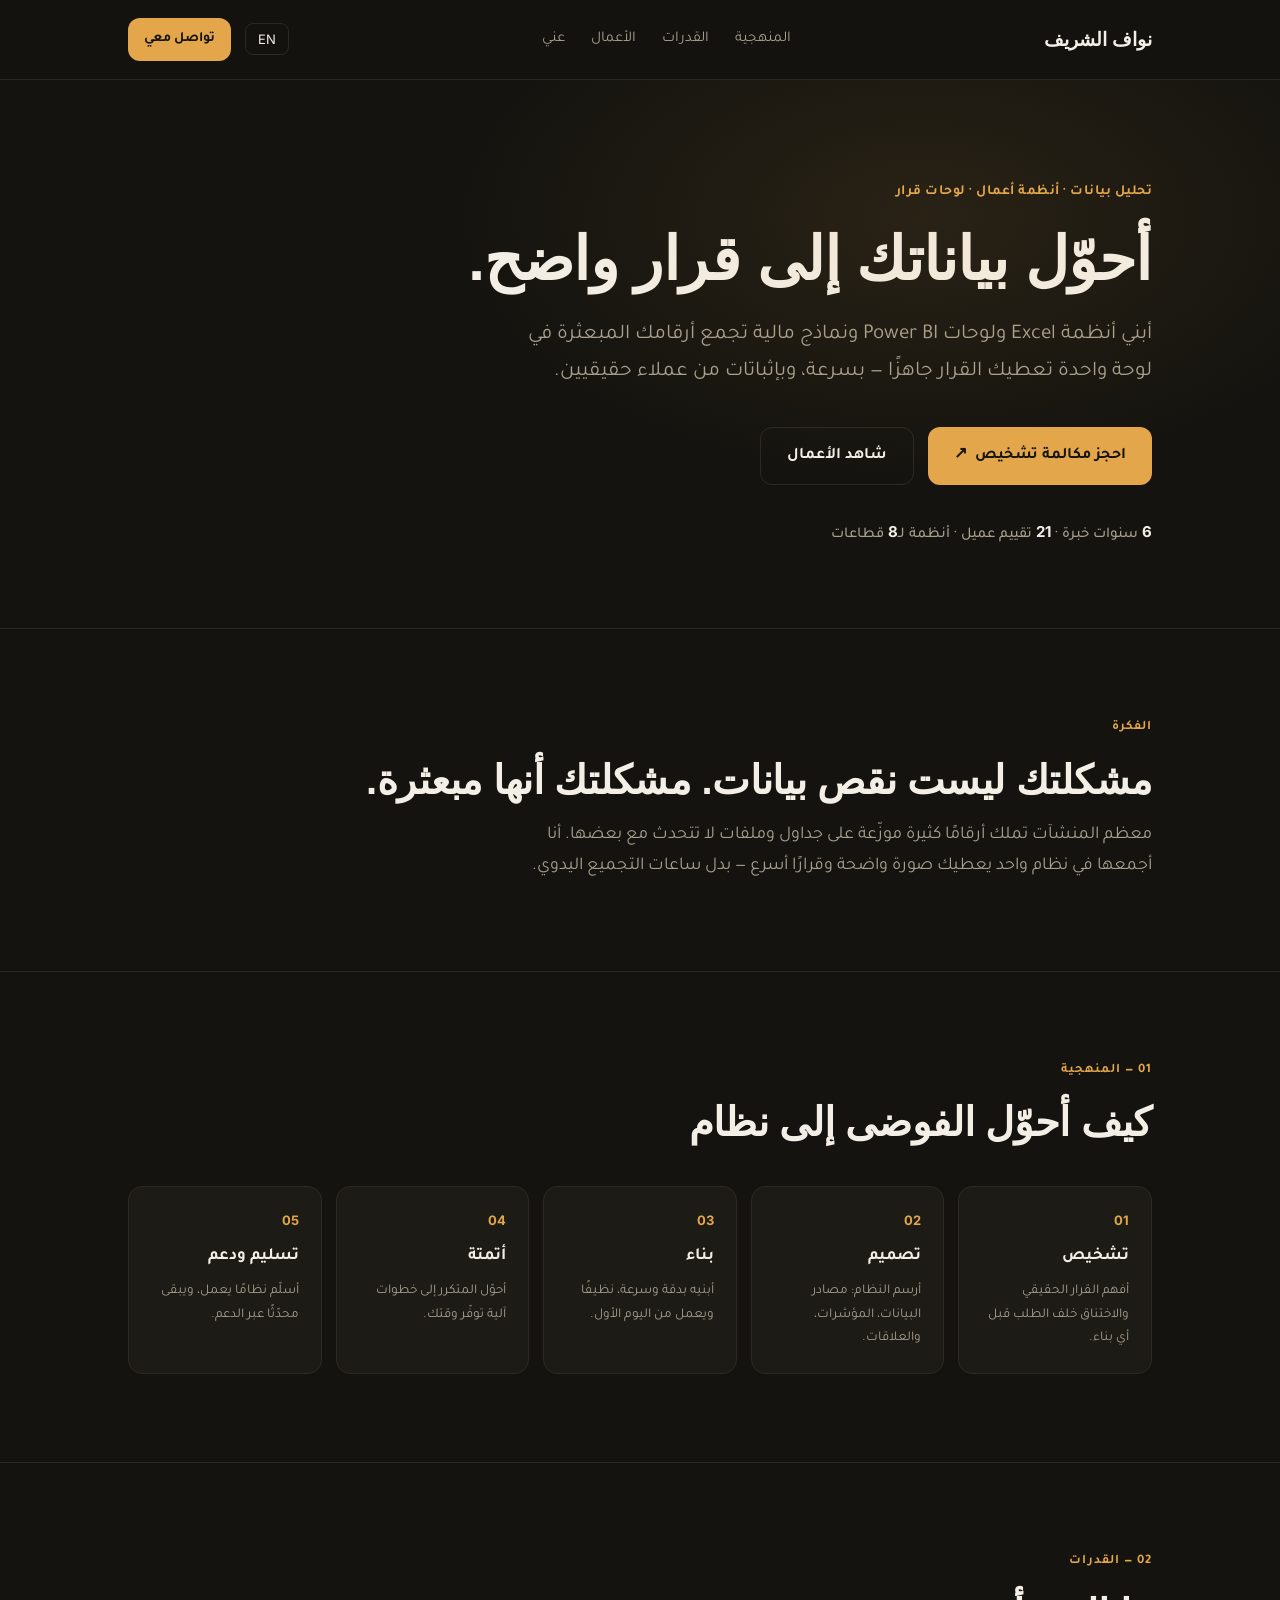
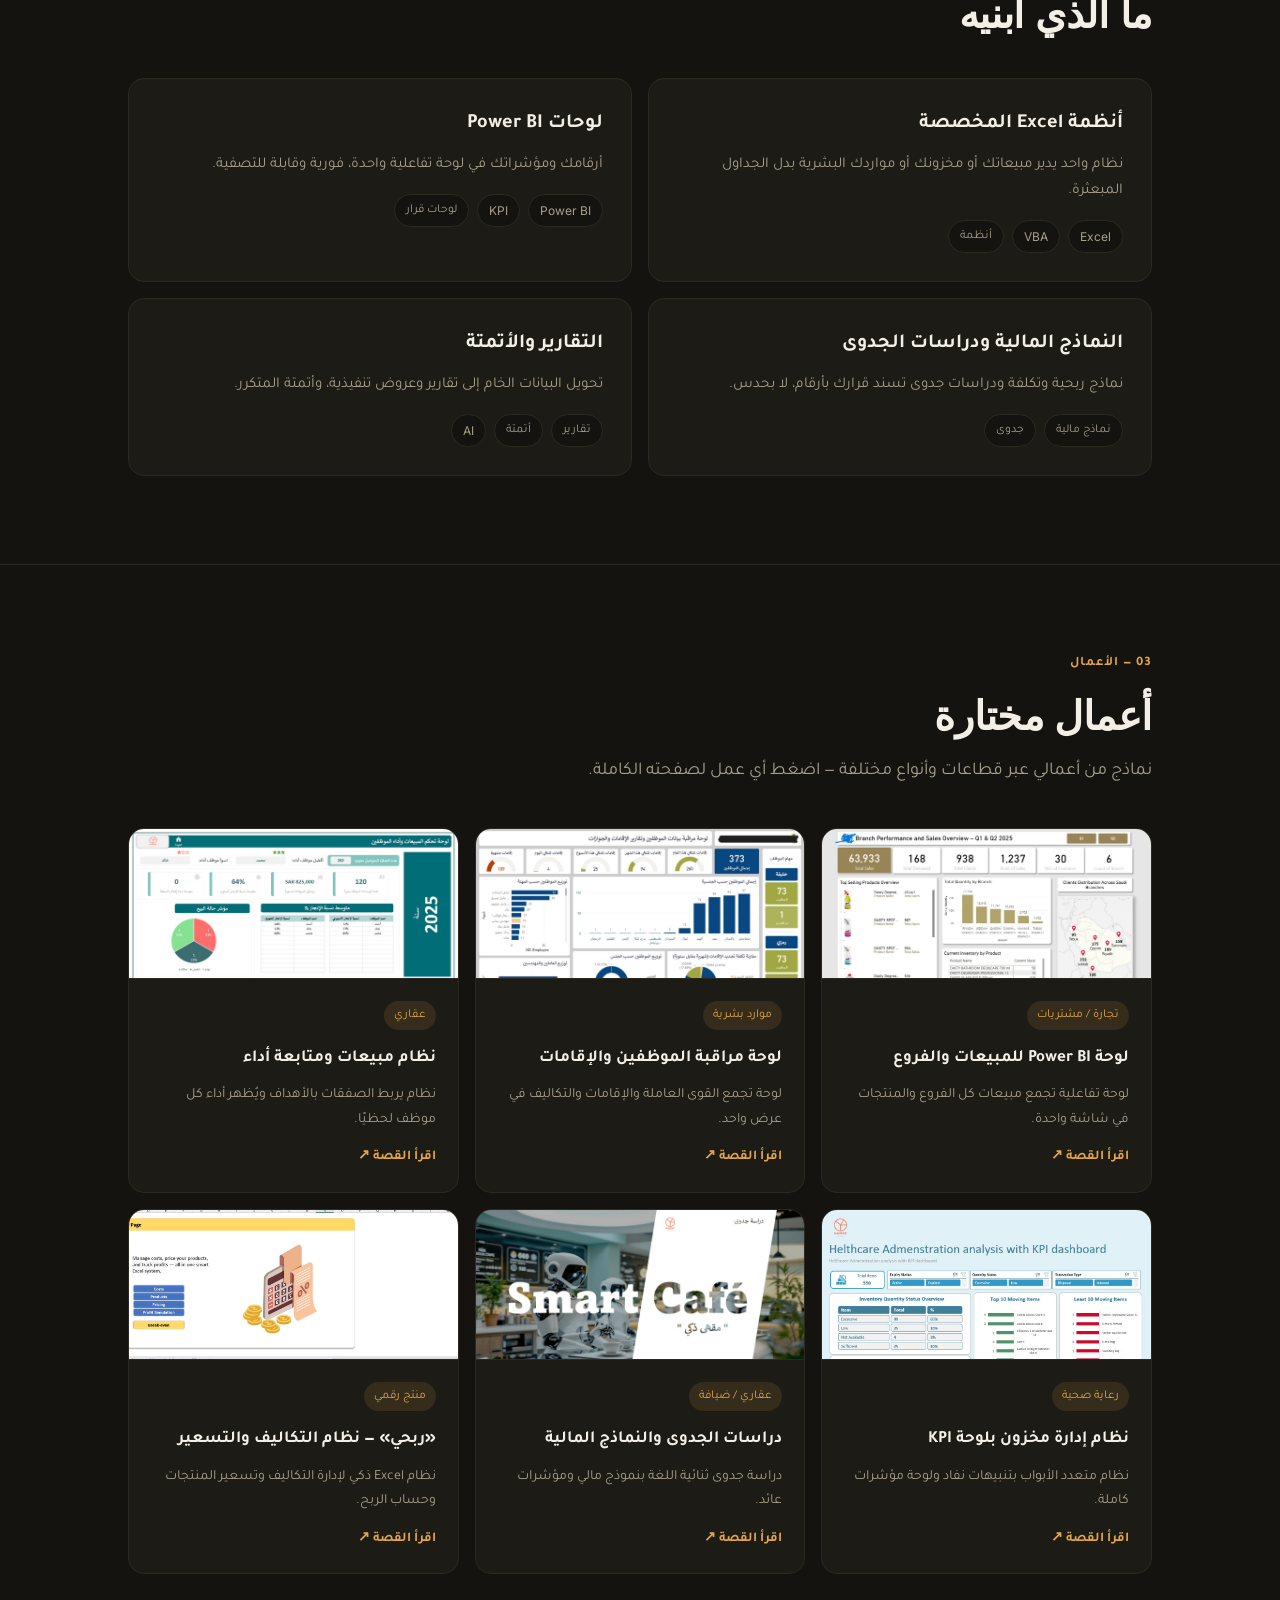
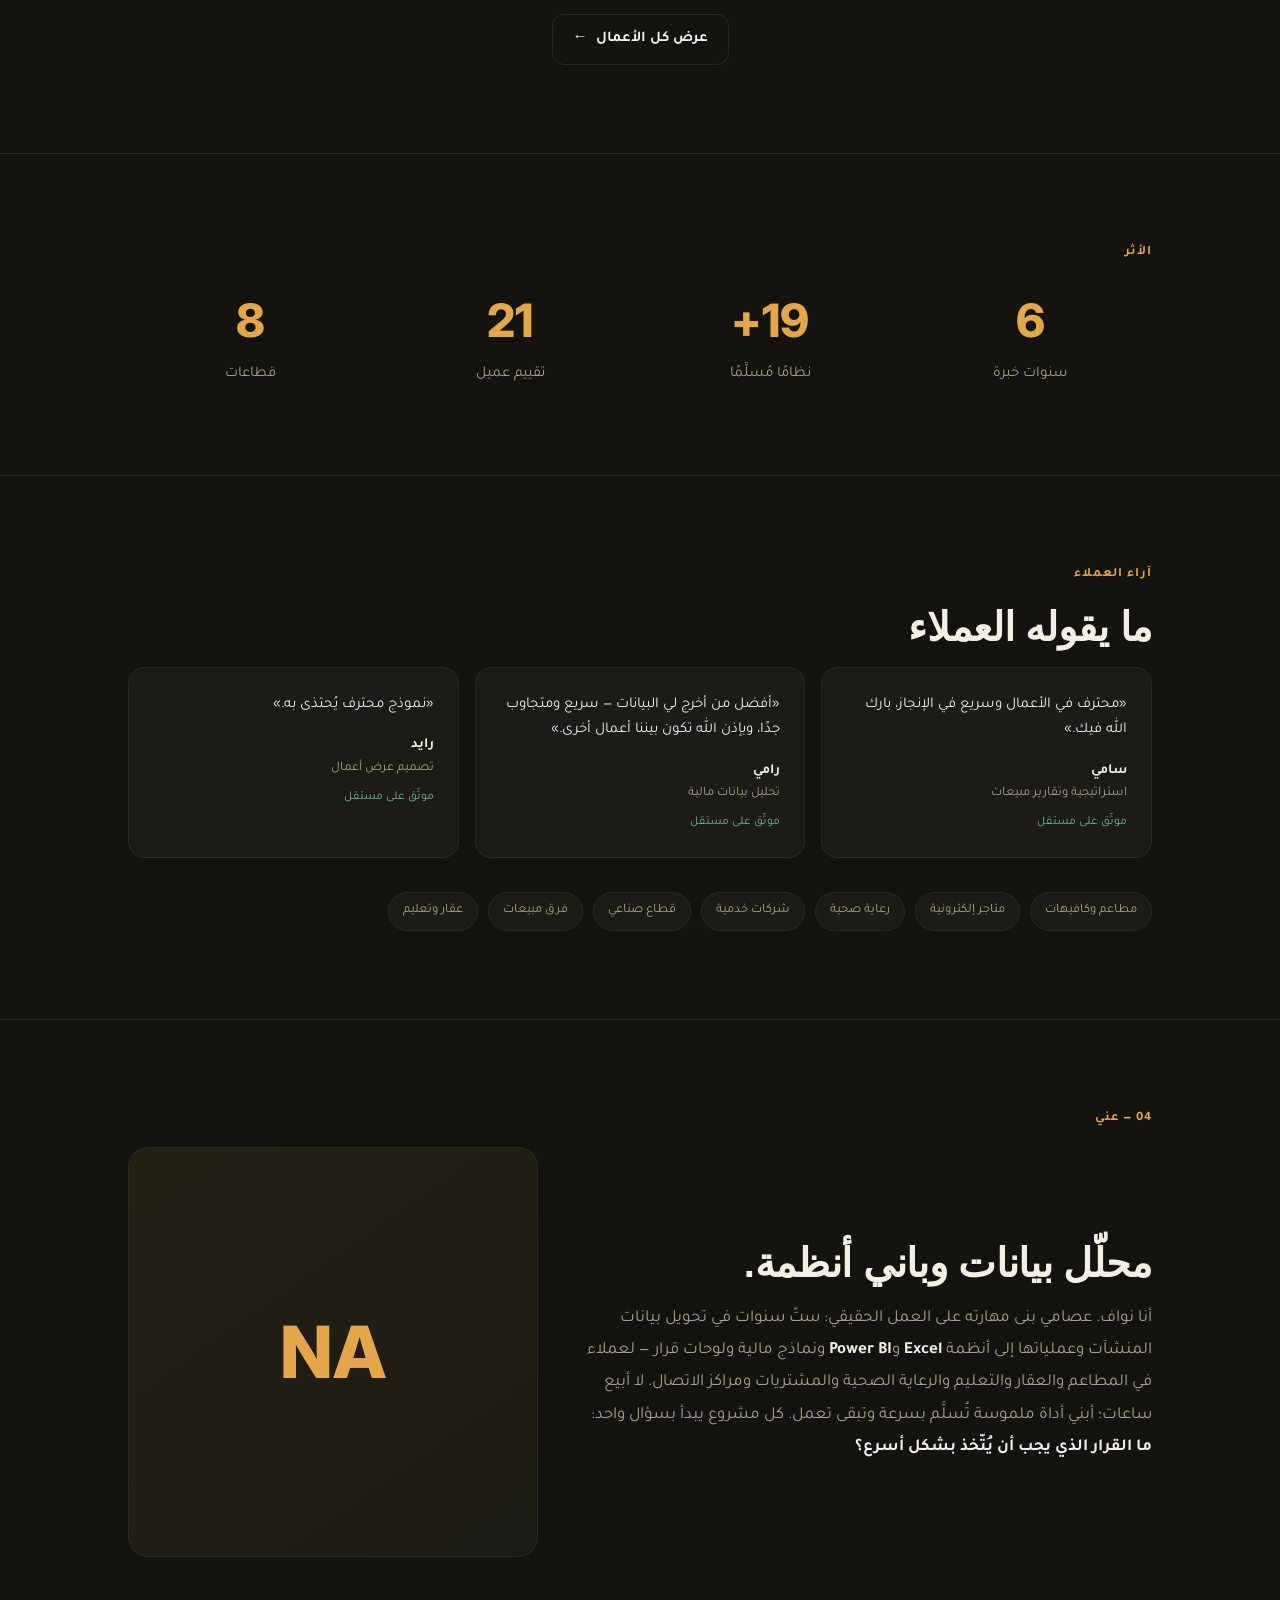
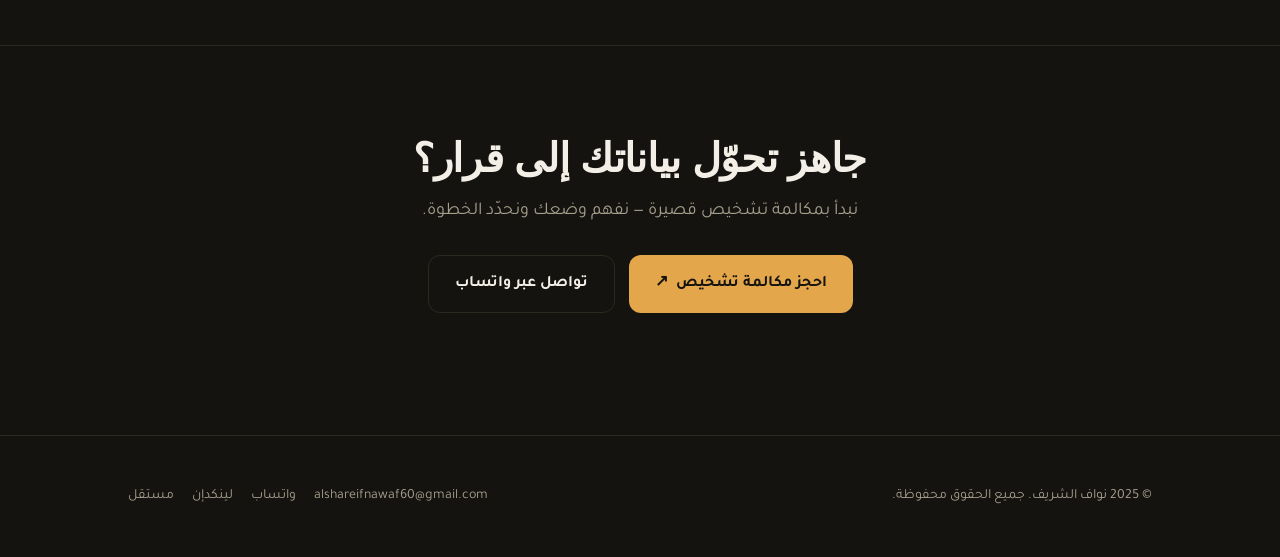
==== commit 8dab3672: "Add files via upload" ====
--- a/index.html
+++ b/index.html
@@ -5,8 +5,6 @@
 <meta name="viewport" content="width=device-width, initial-scale=1.0">
 <title>نواف الشريف — أنظمة بيانات ولوحات قرار للمنشآت</title>
 <meta name="description" content="أحوّل بياناتك المبعثرة إلى أنظمة Excel وPower BI ونماذج مالية ولوحات قرار واضحة — بسرعة وبإثباتات حقيقية من عملاء في 8 قطاعات.">
-<meta name="author" content="Nawaf Alshareif">
-<meta name="keywords" content="نواف الشريف, تحليل بيانات, Power BI, أنظمة Excel, نماذج مالية, دراسات جدوى, لوحات معلومات">
 <meta property="og:type" content="website">
 <meta property="og:locale" content="ar_SA">
 <meta property="og:title" content="نواف الشريف — أنظمة بيانات ولوحات قرار">
@@ -14,120 +12,7 @@
 <link rel="preconnect" href="https://fonts.googleapis.com">
 <link rel="preconnect" href="https://fonts.gstatic.com" crossorigin>
 <link href="https://fonts.googleapis.com/css2?family=Tajawal:wght@400;500;700;800&family=Inter:wght@400;500;600;700&display=swap" rel="stylesheet">
-<style>
-:root{
-  --bg:#14130F; --surface:#1D1B15; --surface2:#232016; --border:#2C2920;
-  --text:#F3EFE7; --muted:#A79F8E;
-  --accent:#E3A64B; --accent-hover:#C7862F; --positive:#6FB89A;
-  --maxw:1080px;
-}
-*{margin:0;padding:0;box-sizing:border-box}
-html{scroll-behavior:smooth}
-body{background:var(--bg);color:var(--text);font-family:'Tajawal',sans-serif;line-height:1.75;-webkit-font-smoothing:antialiased;overflow-x:hidden}
-.en{font-family:'Inter',sans-serif}
-[lang-num],.num{font-family:'Inter',sans-serif}
-.wrap{max-width:var(--maxw);margin:0 auto;padding:0 28px}
-a{color:inherit;text-decoration:none}
-.accent{color:var(--accent)}
-section{padding:88px 0;border-top:1px solid var(--border);position:relative}
-.tag{color:var(--accent);font-size:13px;letter-spacing:1px;margin-bottom:16px;font-weight:700}
-h2{font-size:clamp(28px,4vw,40px);font-weight:800;margin-bottom:16px;letter-spacing:-.3px;line-height:1.2}
-.lead{color:var(--muted);font-size:18px;max-width:640px}
-/* reveal */
-.reveal{opacity:0;transform:translateY(24px);transition:opacity .7s ease,transform .7s ease}
-.reveal.in{opacity:1;transform:none}
-/* nav */
-header.nav{position:sticky;top:0;z-index:50;background:rgba(20,19,15,.82);backdrop-filter:blur(12px);border-bottom:1px solid var(--border)}
-.nav-in{display:flex;align-items:center;justify-content:space-between;max-width:var(--maxw);margin:0 auto;padding:18px 28px}
-.logo{font-weight:800;font-size:19px}
-.nav-links{display:flex;gap:26px;color:var(--muted);font-size:15px}
-.nav-links a:hover{color:var(--text)}
-.nav-right{display:flex;align-items:center;gap:14px}
-.lang-btn{background:transparent;border:1px solid var(--border);color:var(--text);border-radius:8px;padding:7px 12px;font-size:13px;cursor:pointer;font-family:'Inter',sans-serif}
-.lang-btn:hover{border-color:var(--accent)}
-.btn{display:inline-flex;align-items:center;gap:8px;border-radius:12px;font-weight:700;font-size:15px;padding:11px 20px;cursor:pointer;border:none;transition:.2s}
-.btn-primary{background:var(--accent);color:#14130F}
-.btn-primary:hover{background:var(--accent-hover)}
-.btn-ghost{background:transparent;color:var(--text);border:1px solid var(--border)}
-.btn-ghost:hover{border-color:var(--accent)}
-.nav .btn{padding:9px 16px;font-size:14px}
-.nav-links,.nav .btn-primary{}
-@media(max-width:760px){.nav-links{display:none}}
-/* hero */
-.hero{padding:100px 0 80px;position:relative;overflow:hidden;border-top:none}
-.hero::before{content:"";position:absolute;inset:0;background:radial-gradient(680px 380px at 72% 25%,rgba(227,166,75,.10),transparent 70%);pointer-events:none}
-.eyebrow{color:var(--accent);font-size:14px;letter-spacing:.5px;margin-bottom:22px;font-weight:700}
-.hero h1{font-size:clamp(38px,6vw,60px);font-weight:800;line-height:1.12;margin-bottom:24px;letter-spacing:-.5px}
-.hero .sub{font-size:clamp(17px,2.4vw,21px);color:var(--muted);max-width:640px;margin-bottom:36px}
-.btns{display:flex;gap:14px;flex-wrap:wrap;margin-bottom:34px}
-.btns .btn{padding:14px 26px;font-size:16px}
-.statbar{color:var(--muted);font-size:15px;font-weight:500}
-.statbar b{color:var(--text);font-family:'Inter',sans-serif}
-/* grid */
-.grid{display:grid;grid-template-columns:repeat(2,1fr);gap:16px;margin-top:40px}
-.card{background:var(--surface);border:1px solid var(--border);border-radius:16px;padding:28px;transition:.2s}
-.card:hover{border-color:var(--accent);transform:translateY(-2px)}
-.card h3{font-size:20px;font-weight:700;margin-bottom:10px}
-.card p{color:var(--muted);font-size:15px;margin-bottom:16px}
-.chips{display:flex;gap:8px;flex-wrap:wrap}
-.chip{background:var(--bg);border:1px solid var(--border);color:var(--muted);font-size:12px;padding:5px 11px;border-radius:20px}
-/* approach */
-.steps{display:grid;grid-template-columns:repeat(5,1fr);gap:14px;margin-top:40px}
-.step{background:var(--surface);border:1px solid var(--border);border-radius:14px;padding:22px}
-.step .n{font-family:'Inter',sans-serif;font-size:13px;color:var(--accent);font-weight:700;margin-bottom:10px}
-.step h4{font-size:17px;font-weight:700;margin-bottom:8px}
-.step p{color:var(--muted);font-size:13.5px}
-@media(max-width:860px){.steps{grid-template-columns:1fr 1fr}.grid{grid-template-columns:1fr}}
-/* work */
-.work{display:grid;grid-template-columns:repeat(3,1fr);gap:16px;margin-top:40px}
-.wcard{background:var(--surface);border:1px solid var(--border);border-radius:16px;padding:24px;transition:.2s;cursor:pointer;overflow:hidden}
-.wcard:hover{border-color:var(--accent);transform:translateY(-2px)}
-.wcard .cover{margin:-24px -24px 18px;height:132px;background:#17150F;border-bottom:1px solid var(--border)}
-.wcard .cover svg{display:block;width:100%;height:100%}
-.sector{display:inline-block;background:rgba(227,166,75,.12);color:var(--accent);font-size:12px;padding:4px 10px;border-radius:20px;margin-bottom:14px}
-.wcard h4{font-size:17px;font-weight:700;margin-bottom:10px}
-.wcard .prob{color:var(--muted);font-size:14px;margin-bottom:8px}
-.wcard .sol{color:var(--text);font-size:14px;margin-bottom:14px}
-.wcard .sol::before{content:"←  ";color:var(--accent)}
-.wcard details{margin-top:8px}
-.wcard summary{color:var(--accent);font-size:13.5px;font-weight:600;cursor:pointer;list-style:none}
-.wcard summary::-webkit-details-marker{display:none}
-.wcard details[open] summary{margin-bottom:10px}
-.wcard .detail{color:var(--muted);font-size:13.5px;border-top:1px solid var(--border);padding-top:10px}
-.wcard .detail b{color:var(--text);font-weight:700}
-@media(max-width:860px){.work{grid-template-columns:1fr}}
-/* impact */
-.impact{display:grid;grid-template-columns:repeat(4,1fr);gap:16px;margin-top:10px;text-align:center}
-.impact .num{font-size:46px;font-weight:800;color:var(--accent);font-family:'Inter',sans-serif}
-.impact .lbl{color:var(--muted);font-size:15px}
-@media(max-width:600px){.impact{grid-template-columns:1fr 1fr}}
-/* testimonials */
-.tgrid{display:grid;grid-template-columns:repeat(3,1fr);gap:16px;margin-top:16px}
-.tcard{background:var(--surface);border:1px solid var(--border);border-radius:16px;padding:24px}
-.tcard .q{font-size:15px;margin-bottom:16px;line-height:1.7}
-.tcard .who{color:var(--text);font-weight:700;font-size:14px}
-.tcard .role{color:var(--muted);font-size:13px}
-.tcard .badge{color:var(--positive);font-size:12px;margin-top:6px}
-@media(max-width:860px){.tgrid{grid-template-columns:1fr}}
-.sectors{display:flex;flex-wrap:wrap;gap:10px;margin-top:34px}
-.sectors span{background:var(--surface);border:1px solid var(--border);color:var(--muted);font-size:13px;padding:7px 14px;border-radius:20px}
-/* about */
-.about-grid{display:grid;grid-template-columns:1.4fr 1fr;gap:40px;align-items:center}
-.about p{color:var(--muted);font-size:17px;line-height:1.9}
-.about p b{color:var(--text)}
-.monogram{background:linear-gradient(145deg,var(--surface2),var(--surface));border:1px solid var(--border);border-radius:20px;aspect-ratio:1;display:flex;align-items:center;justify-content:center;font-family:'Inter',sans-serif;font-weight:800;font-size:72px;color:var(--accent)}
-@media(max-width:760px){.about-grid{grid-template-columns:1fr}}
-/* cta */
-.cta{text-align:center}
-.cta h2{margin-bottom:14px}
-.cta p{color:var(--muted);font-size:18px;margin-bottom:28px}
-.cta .btns{justify-content:center}
-/* footer */
-footer{padding:48px 0;border-top:1px solid var(--border);color:var(--muted);font-size:14px}
-.foot-in{display:flex;justify-content:space-between;flex-wrap:wrap;gap:16px;align-items:center}
-.foot-links{display:flex;gap:18px}
-.foot-links a:hover{color:var(--accent)}
-</style>
+<link rel="stylesheet" href="styles.css">
 </head>
 <body>
 
@@ -137,7 +22,7 @@
     <nav class="nav-links">
       <a href="#approach" data-ar="المنهجية" data-en="Approach">المنهجية</a>
       <a href="#capabilities" data-ar="القدرات" data-en="Capabilities">القدرات</a>
-      <a href="#work" data-ar="الأعمال" data-en="Work">الأعمال</a>
+      <a href="work.html" data-ar="الأعمال" data-en="Work">الأعمال</a>
       <a href="#about" data-ar="عني" data-en="About">عني</a>
     </nav>
     <div class="nav-right">
@@ -154,7 +39,7 @@
     <p class="sub reveal" data-ar="أبني أنظمة Excel ولوحات Power BI ونماذج مالية تجمع أرقامك المبعثرة في لوحة واحدة تعطيك القرار جاهزًا — بسرعة، وبإثباتات من عملاء حقيقيين." data-en="I build Excel systems, Power BI dashboards, and financial models that pull your scattered numbers into one clear view — fast, and backed by real client proof.">أبني أنظمة Excel ولوحات Power BI ونماذج مالية تجمع أرقامك المبعثرة في لوحة واحدة تعطيك القرار جاهزًا — بسرعة، وبإثباتات من عملاء حقيقيين.</p>
     <div class="btns reveal">
       <a class="btn btn-primary wa" target="_blank"><span data-ar="احجز مكالمة تشخيص" data-en="Book a diagnostic call">احجز مكالمة تشخيص</span> ↗</a>
-      <a class="btn btn-ghost wa" target="_blank"><span data-ar="تواصل عبر واتساب" data-en="Chat on WhatsApp">تواصل عبر واتساب</span></a>
+      <a class="btn btn-ghost" href="work.html"><span data-ar="شاهد الأعمال" data-en="See the work">شاهد الأعمال</span></a>
     </div>
     <div class="statbar reveal"><b>6</b> <span data-ar="سنوات خبرة" data-en="years">سنوات خبرة</span> · <b>21</b> <span data-ar="تقييم عميل" data-en="client reviews">تقييم عميل</span> · <span data-ar="أنظمة لـ" data-en="systems for">أنظمة لـ</span><b>8</b> <span data-ar="قطاعات" data-en="sectors">قطاعات</span></div>
   </div>
@@ -164,7 +49,7 @@
   <div class="wrap">
     <div class="tag reveal" data-ar="الفكرة" data-en="THE SHIFT">الفكرة</div>
     <h2 class="reveal" data-ar="مشكلتك ليست نقص بيانات. مشكلتك أنها مبعثرة." data-en="Your problem isn't missing data. It's scattered data.">مشكلتك ليست نقص بيانات. مشكلتك أنها مبعثرة.</h2>
-    <p class="lead reveal" data-ar="معظم المنشآت تملك أرقامًا كثيرة موزّعة على جداول وملفات لا تتحدث مع بعضها. أنا أجمعها في نظام واحد يعطيك صورة واضحة وقرارًا أسرع — بدل ساعات التجميع اليدوي." data-en="Most businesses already have plenty of numbers — scattered across sheets and files that don't talk to each other. I pull them into one system that gives you a clear picture and a faster decision, instead of hours of manual assembly.">معظم المنشآت تملك أرقامًا كثيرة موزّعة على جداول وملفات لا تتحدث مع بعضها. أنا أجمعها في نظام واحد يعطيك صورة واضحة وقرارًا أسرع — بدل ساعات التجميع اليدوي.</p>
+    <p class="lead reveal" data-ar="معظم المنشآت تملك أرقامًا كثيرة موزّعة على جداول وملفات لا تتحدث مع بعضها. أنا أجمعها في نظام واحد يعطيك صورة واضحة وقرارًا أسرع — بدل ساعات التجميع اليدوي." data-en="Most businesses already have plenty of numbers — scattered across sheets and files that don't talk to each other. I pull them into one system that gives you a clear picture and a faster decision.">معظم المنشآت تملك أرقامًا كثيرة موزّعة على جداول وملفات لا تتحدث مع بعضها. أنا أجمعها في نظام واحد يعطيك صورة واضحة وقرارًا أسرع — بدل ساعات التجميع اليدوي.</p>
   </div>
 </section>
 
@@ -173,7 +58,7 @@
     <div class="tag reveal" data-ar="01 — المنهجية" data-en="01 — APPROACH">01 — المنهجية</div>
     <h2 class="reveal" data-ar="كيف أحوّل الفوضى إلى نظام" data-en="How I turn chaos into a system">كيف أحوّل الفوضى إلى نظام</h2>
     <div class="steps">
-      <div class="step reveal"><div class="n">01</div><h4 data-ar="تشخيص" data-en="Diagnose">تشخيص</h4><p data-ar="أفهم القرار الحقيقي والاختناق خلف الطلب قبل أي بناء." data-en="I find the real decision and the true bottleneck before building anything.">أفهم القرار الحقيقي والاختناق خلف الطلب قبل أي بناء.</p></div>
+      <div class="step reveal"><div class="n">01</div><h4 data-ar="تشخيص" data-en="Diagnose">تشخيص</h4><p data-ar="أفهم القرار الحقيقي والاختناق خلف الطلب قبل أي بناء." data-en="I find the real decision and the true bottleneck before building.">أفهم القرار الحقيقي والاختناق خلف الطلب قبل أي بناء.</p></div>
       <div class="step reveal"><div class="n">02</div><h4 data-ar="تصميم" data-en="Design">تصميم</h4><p data-ar="أرسم النظام: مصادر البيانات، المؤشرات، والعلاقات." data-en="I map the system: data sources, KPIs, and relationships.">أرسم النظام: مصادر البيانات، المؤشرات، والعلاقات.</p></div>
       <div class="step reveal"><div class="n">03</div><h4 data-ar="بناء" data-en="Build">بناء</h4><p data-ar="أبنيه بدقة وسرعة، نظيفًا ويعمل من اليوم الأول." data-en="I build it precisely and fast — clean and working from day one.">أبنيه بدقة وسرعة، نظيفًا ويعمل من اليوم الأول.</p></div>
       <div class="step reveal"><div class="n">04</div><h4 data-ar="أتمتة" data-en="Automate">أتمتة</h4><p data-ar="أحوّل المتكرر إلى خطوات آلية توفّر وقتك." data-en="I turn the repetitive into automated steps that save your time.">أحوّل المتكرر إلى خطوات آلية توفّر وقتك.</p></div>
@@ -189,9 +74,8 @@
     <div class="grid">
       <div class="card reveal"><h3 data-ar="أنظمة Excel المخصصة" data-en="Custom Excel Systems">أنظمة Excel المخصصة</h3><p data-ar="نظام واحد يدير مبيعاتك أو مخزونك أو مواردك البشرية بدل الجداول المبعثرة." data-en="One system to run your sales, inventory, or HR instead of scattered sheets.">نظام واحد يدير مبيعاتك أو مخزونك أو مواردك البشرية بدل الجداول المبعثرة.</p><div class="chips"><span class="chip en">Excel</span><span class="chip en">VBA</span><span class="chip" data-ar="أنظمة" data-en="Systems">أنظمة</span></div></div>
       <div class="card reveal"><h3 data-ar="لوحات Power BI" data-en="Power BI Dashboards">لوحات Power BI</h3><p data-ar="أرقامك ومؤشراتك في لوحة تفاعلية واحدة، فورية وقابلة للتصفية." data-en="Your numbers and KPIs in one interactive dashboard — live and filterable.">أرقامك ومؤشراتك في لوحة تفاعلية واحدة، فورية وقابلة للتصفية.</p><div class="chips"><span class="chip en">Power BI</span><span class="chip en">KPI</span><span class="chip" data-ar="لوحات قرار" data-en="Decision boards">لوحات قرار</span></div></div>
-      <div class="card reveal"><h3 data-ar="النماذج المالية ودراسات الجدوى" data-en="Financial Models & Feasibility">النماذج المالية ودراسات الجدوى</h3><p data-ar="نماذج ربحية وتكلفة ودراسات جدوى تسند قرارك بأرقام، لا بحدس." data-en="Profit, cost, and feasibility models that back your decision with numbers, not guesses.">نماذج ربحية وتكلفة ودراسات جدوى تسند قرارك بأرقام، لا بحدس.</p><div class="chips"><span class="chip" data-ar="نماذج مالية" data-en="Financial models">نماذج مالية</span><span class="chip" data-ar="جدوى" data-en="Feasibility">جدوى</span></div></div>
-      <div class="card reveal"><h3 data-ar="التقارير التنفيذية" data-en="Executive Reporting">التقارير التنفيذية</h3><p data-ar="تحويل البيانات الخام إلى تقرير وعرض تنفيذي واضح للإدارة." data-en="Turning raw data into a clear executive report and presentation for management.">تحويل البيانات الخام إلى تقرير وعرض تنفيذي واضح للإدارة.</p><div class="chips"><span class="chip" data-ar="تقارير" data-en="Reports">تقارير</span><span class="chip" data-ar="عروض" data-en="Decks">عروض</span></div></div>
-      <div class="card reveal"><h3 data-ar="الأتمتة والوكلاء الأذكياء" data-en="Automation & AI Agents">الأتمتة والوكلاء الأذكياء</h3><p data-ar="أتمتة المهام المتكررة ووكلاء ذكاء بسيطة تختصر العمل اليدوي — عند وضوح النطاق." data-en="Automating repetitive tasks and simple AI agents that cut manual work — where scope is clear.">أتمتة المهام المتكررة ووكلاء ذكاء بسيطة تختصر العمل اليدوي — عند وضوح النطاق.</p><div class="chips"><span class="chip" data-ar="أتمتة" data-en="Automation">أتمتة</span><span class="chip en">AI</span></div></div>
+      <div class="card reveal"><h3 data-ar="النماذج المالية ودراسات الجدوى" data-en="Financial Models & Feasibility">النماذج المالية ودراسات الجدوى</h3><p data-ar="نماذج ربحية وتكلفة ودراسات جدوى تسند قرارك بأرقام، لا بحدس." data-en="Profit, cost, and feasibility models that back your decision with numbers.">نماذج ربحية وتكلفة ودراسات جدوى تسند قرارك بأرقام، لا بحدس.</p><div class="chips"><span class="chip" data-ar="نماذج مالية" data-en="Financial models">نماذج مالية</span><span class="chip" data-ar="جدوى" data-en="Feasibility">جدوى</span></div></div>
+      <div class="card reveal"><h3 data-ar="التقارير والأتمتة" data-en="Reporting & Automation">التقارير والأتمتة</h3><p data-ar="تحويل البيانات الخام إلى تقارير وعروض تنفيذية، وأتمتة المتكرر." data-en="Turning raw data into executive reports and decks, and automating the repetitive.">تحويل البيانات الخام إلى تقارير وعروض تنفيذية، وأتمتة المتكرر.</p><div class="chips"><span class="chip" data-ar="تقارير" data-en="Reports">تقارير</span><span class="chip" data-ar="أتمتة" data-en="Automation">أتمتة</span><span class="chip en">AI</span></div></div>
     </div>
   </div>
 </section>
@@ -200,20 +84,9 @@
   <div class="wrap">
     <div class="tag reveal" data-ar="03 — الأعمال" data-en="03 — WORK">03 — الأعمال</div>
     <h2 class="reveal" data-ar="أعمال مختارة" data-en="Selected work">أعمال مختارة</h2>
-    <p class="lead reveal" data-ar="ست أعمال حقيقية من عملاء فعليين عبر قطاعات مختلفة." data-en="Six real projects for actual clients across different sectors.">ست أعمال حقيقية من عملاء فعليين عبر قطاعات مختلفة.</p>
-    <div class="work">
-      <div class="wcard reveal"><div class="cover"><svg viewBox="0 0 400 150" xmlns="http://www.w3.org/2000/svg" preserveAspectRatio="xMidYMid slice"><rect width="400" height="150" fill="#17150F"/><circle cx="350" cy="18" r="80" fill="#E3A64B" opacity="0.07"/><circle cx="22" cy="20" r="3.5" fill="#3a3630"/><circle cx="35" cy="20" r="3.5" fill="#3a3630"/><circle cx="48" cy="20" r="3.5" fill="#3a3630"/><line x1="0" y1="38" x2="400" y2="38" stroke="#2C2920"/><rect x="30" y="96" width="26" height="36" rx="3" fill="#C7862F"/><rect x="66" y="80" width="26" height="52" rx="3" fill="#E3A64B"/><rect x="102" y="104" width="26" height="28" rx="3" fill="#7a6a45"/><rect x="138" y="66" width="26" height="66" rx="3" fill="#E3A64B"/><polyline points="196,96 236,78 276,86 316,58 356,66" fill="none" stroke="#6FB89A" stroke-width="3" stroke-linecap="round" stroke-linejoin="round"/><circle cx="356" cy="66" r="4" fill="#6FB89A"/><rect x="230" y="112" width="130" height="8" rx="4" fill="#2C2920"/><rect x="270" y="126" width="90" height="8" rx="4" fill="#221F18"/><text x="360" y="33" text-anchor="end" fill="#E3A64B" font-family="Inter,Arial,sans-serif" font-size="12" font-weight="700">Power BI</text></svg></div><span class="sector" data-ar="تجارة/مشتريات" data-en="Retail / Procurement">تجارة/مشتريات</span><h4 data-ar="لوحة Power BI للمشتريات والمخزون" data-en="Power BI Procurement & Inventory">لوحة Power BI للمشتريات والمخزون</h4><div class="prob" data-ar="بيانات المشتريات والمخزون مبعثرة والقراءة الربعية بطيئة." data-en="Procurement and inventory data scattered; quarterly reading was slow.">بيانات المشتريات والمخزون مبعثرة والقراءة الربعية بطيئة.</div><div class="sol" data-ar="لوحة تفاعلية تجمع كل شيء في شاشة واحدة قابلة للتصفية." data-en="An interactive dashboard uniting everything in one filterable screen.">لوحة تفاعلية تجمع كل شيء في شاشة واحدة قابلة للتصفية.</div><details><summary data-ar="اقرأ القصة" data-en="Read the story">اقرأ القصة</summary><div class="detail" data-ar="<b>الاختناق:</b> أي صنف يُستهلك أسرع؟ أين يتركّز المخزون؟ إجابات مبعثرة. <b>النظام:</b> لوحة Power BI تجمع المشتريات والكميات والمخزون قابلة للتصفية حسب الربع أو الصنف. <b>النتيجة:</b> الإدارة تقرأ الحركة في شاشة واحدة، فتتحوّل المراجعة من تجميع إلى قرار." data-en="<b>Bottleneck:</b> which item moves fastest? Where is stock concentrated? Answers were scattered. <b>System:</b> a Power BI dashboard uniting purchases, quantities and stock, filterable by quarter or item. <b>Result:</b> management reads it all in one screen — review shifts from assembling to deciding."><b>الاختناق:</b> أي صنف يُستهلك أسرع؟ أين يتركّز المخزون؟ إجابات مبعثرة. <b>النظام:</b> لوحة Power BI تجمع المشتريات والكميات والمخزون قابلة للتصفية حسب الربع أو الصنف. <b>النتيجة:</b> الإدارة تقرأ الحركة في شاشة واحدة، فتتحوّل المراجعة من تجميع إلى قرار.</div></details></div>
-
-      <div class="wcard reveal"><div class="cover"><svg viewBox="0 0 400 150" xmlns="http://www.w3.org/2000/svg" preserveAspectRatio="xMidYMid slice"><rect width="400" height="150" fill="#17150F"/><circle cx="350" cy="18" r="80" fill="#6FB89A" opacity="0.06"/><circle cx="22" cy="20" r="3.5" fill="#3a3630"/><circle cx="35" cy="20" r="3.5" fill="#3a3630"/><circle cx="48" cy="20" r="3.5" fill="#3a3630"/><line x1="0" y1="38" x2="400" y2="38" stroke="#2C2920"/><circle cx="78" cy="95" r="34" fill="none" stroke="#2C2920" stroke-width="10"/><circle cx="78" cy="95" r="34" fill="none" stroke="#E3A64B" stroke-width="10" stroke-dasharray="167 214" stroke-linecap="round" transform="rotate(-90 78 95)"/><text x="78" y="100" text-anchor="middle" fill="#F3EFE7" font-family="Inter,Arial,sans-serif" font-size="15" font-weight="700">78%</text><rect x="150" y="62" width="210" height="9" rx="4" fill="#2C2920"/><rect x="150" y="80" width="160" height="9" rx="4" fill="#221F18"/><rect x="150" y="98" width="185" height="9" rx="4" fill="#2C2920"/><rect x="150" y="116" width="120" height="9" rx="4" fill="#221F18"/></svg></div><span class="sector" data-ar="مراكز اتصال" data-en="Call Centers">مراكز اتصال</span><h4 data-ar="نظام تقارير مركز اتصال" data-en="Call Center Reporting System">نظام تقارير مركز اتصال</h4><div class="prob" data-ar="لا صورة موحّدة لأداء الفريق والمكالمات." data-en="No unified picture of team and call performance.">لا صورة موحّدة لأداء الفريق والمكالمات.</div><div class="sol" data-ar="نظام Excel يحوّل بيانات المكالمات إلى تقرير أداء دوري جاهز." data-en="An Excel system turning call data into a ready periodic performance report.">نظام Excel يحوّل بيانات المكالمات إلى تقرير أداء دوري جاهز.</div><details><summary data-ar="اقرأ القصة" data-en="Read the story">اقرأ القصة</summary><div class="detail" data-ar="<b>الاختناق:</b> قياس أداء الموظفين وزمن الاستجابة يتم يدويًا ويتأخر. <b>النظام:</b> قوالب ومعادلات تُحدّث تقرير الأداء تلقائيًا عند إدخال البيانات، بنسختين عربية وإنجليزية. <b>النتيجة:</b> تقرير جاهز في دقائق بدل ساعات، وقرار أوضح حول الفريق." data-en="<b>Bottleneck:</b> measuring agent performance and response time was manual and late. <b>System:</b> templates and formulas that auto-update the report on data entry, in Arabic and English. <b>Result:</b> a ready report in minutes instead of hours, and a clearer view of the team."><b>الاختناق:</b> قياس أداء الموظفين وزمن الاستجابة يتم يدويًا ويتأخر. <b>النظام:</b> قوالب ومعادلات تُحدّث تقرير الأداء تلقائيًا عند إدخال البيانات، بنسختين عربية وإنجليزية. <b>النتيجة:</b> تقرير جاهز في دقائق بدل ساعات، وقرار أوضح حول الفريق.</div></details></div>
-
-      <div class="wcard reveal"><div class="cover"><svg viewBox="0 0 400 150" xmlns="http://www.w3.org/2000/svg" preserveAspectRatio="xMidYMid slice"><rect width="400" height="150" fill="#17150F"/><circle cx="350" cy="18" r="80" fill="#E3A64B" opacity="0.07"/><circle cx="22" cy="20" r="3.5" fill="#3a3630"/><circle cx="35" cy="20" r="3.5" fill="#3a3630"/><circle cx="48" cy="20" r="3.5" fill="#3a3630"/><line x1="0" y1="38" x2="400" y2="38" stroke="#2C2920"/><rect x="24" y="60" width="250" height="12" rx="6" fill="#2C2920"/><rect x="24" y="60" width="210" height="12" rx="6" fill="#E3A64B"/><rect x="238" y="56" width="3" height="20" rx="1.5" fill="#F3EFE7"/><rect x="24" y="88" width="250" height="12" rx="6" fill="#2C2920"/><rect x="24" y="88" width="150" height="12" rx="6" fill="#6FB89A"/><rect x="198" y="84" width="3" height="20" rx="1.5" fill="#F3EFE7"/><rect x="24" y="116" width="250" height="12" rx="6" fill="#2C2920"/><rect x="24" y="116" width="228" height="12" rx="6" fill="#E3A64B"/><rect x="238" y="112" width="3" height="20" rx="1.5" fill="#F3EFE7"/><text x="360" y="102" text-anchor="end" fill="#E3A64B" font-family="Inter,Arial,sans-serif" font-size="30" font-weight="800">112%</text></svg></div><span class="sector" data-ar="عقاري" data-en="Real Estate">عقاري</span><h4 data-ar="نظام مبيعات ومتابعة أداء" data-en="Sales & Performance System">نظام مبيعات ومتابعة أداء</h4><div class="prob" data-ar="متابعة المبيعات والأهداف تتم يدويًا وتضيع." data-en="Sales and target tracking done manually — and lost.">متابعة المبيعات والأهداف تتم يدويًا وتضيع.</div><div class="sol" data-ar="نظام Excel يربط المبيعات بالأهداف ويُظهر الأداء لحظيًا." data-en="An Excel system linking sales to targets and showing performance live.">نظام Excel يربط المبيعات بالأهداف ويُظهر الأداء لحظيًا.</div><details><summary data-ar="اقرأ القصة" data-en="Read the story">اقرأ القصة</summary><div class="detail" data-ar="<b>الاختناق:</b> لا رؤية لحظية للأداء مقابل الهدف. <b>النظام:</b> منطق حساب واضح يربط الصفقات بالأهداف ولوحة متابعة بصرية. <b>النتيجة:</b> الإدارة ترى أداء المبيعات لحظيًا وتتخذ قرار المتابعة أسرع." data-en="<b>Bottleneck:</b> no live view of performance against target. <b>System:</b> clear calculation logic linking deals to targets, plus a visual tracker. <b>Result:</b> management sees sales performance live and acts faster."><b>الاختناق:</b> لا رؤية لحظية للأداء مقابل الهدف. <b>النظام:</b> منطق حساب واضح يربط الصفقات بالأهداف ولوحة متابعة بصرية. <b>النتيجة:</b> الإدارة ترى أداء المبيعات لحظيًا وتتخذ قرار المتابعة أسرع.</div></details></div>
-
-      <div class="wcard reveal"><div class="cover"><svg viewBox="0 0 400 150" xmlns="http://www.w3.org/2000/svg" preserveAspectRatio="xMidYMid slice"><rect width="400" height="150" fill="#17150F"/><circle cx="350" cy="18" r="80" fill="#E3A64B" opacity="0.07"/><circle cx="22" cy="20" r="3.5" fill="#3a3630"/><circle cx="35" cy="20" r="3.5" fill="#3a3630"/><circle cx="48" cy="20" r="3.5" fill="#3a3630"/><line x1="0" y1="38" x2="400" y2="38" stroke="#2C2920"/><rect x="30" y="70" width="30" height="62" rx="3" fill="#E3A64B"/><rect x="72" y="88" width="30" height="44" rx="3" fill="#C7862F"/><rect x="114" y="116" width="30" height="16" rx="3" fill="#b45c3a"/><rect x="156" y="60" width="30" height="72" rx="3" fill="#E3A64B"/><rect x="198" y="96" width="30" height="36" rx="3" fill="#7a6a45"/><path d="M300,58 L322,98 L278,98 Z" fill="none" stroke="#e0803a" stroke-width="3" stroke-linejoin="round"/><rect x="299" y="74" width="4" height="12" rx="2" fill="#e0803a"/><circle cx="301" cy="92" r="2.4" fill="#e0803a"/><rect x="250" y="112" width="110" height="9" rx="4" fill="#2C2920"/><rect x="285" y="126" width="75" height="9" rx="4" fill="#221F18"/></svg></div><span class="sector" data-ar="رعاية صحية" data-en="Healthcare">رعاية صحية</span><h4 data-ar="نظام إدارة مخزون" data-en="Inventory Management System">نظام إدارة مخزون</h4><div class="prob" data-ar="جرد يدوي لمئات الأصناف يستهلك الوقت ويُنتج أخطاء." data-en="Manual stock-taking of hundreds of items — slow and error-prone.">جرد يدوي لمئات الأصناف يستهلك الوقت ويُنتج أخطاء.</div><div class="sol" data-ar="نظام بواجهات كاملة وتنبيهات نفاد ولوحة KPI." data-en="A system with full interfaces, low-stock alerts and a KPI board.">نظام بواجهات كاملة وتنبيهات نفاد ولوحة KPI.</div><details><summary data-ar="اقرأ القصة" data-en="Read the story">اقرأ القصة</summary><div class="detail" data-ar="<b>الاختناق:</b> الجرد اليدوي بطيء ويُنتج أخطاء نفاد. <b>النظام:</b> نظام متعدد الأبواب بمنطق مخزون سليم، واجهات إدخال نظيفة، وتنبيهات نفاد. <b>النتيجة:</b> جرد أدق، تنبيهات استباقية، ووقت أقل في الإدارة." data-en="<b>Bottleneck:</b> manual stock-taking was slow and caused stockouts. <b>System:</b> a multi-module system with sound inventory logic, clean input interfaces, and low-stock alerts. <b>Result:</b> more accurate counts, proactive alerts, less admin time."><b>الاختناق:</b> الجرد اليدوي بطيء ويُنتج أخطاء نفاد. <b>النظام:</b> نظام متعدد الأبواب بمنطق مخزون سليم، واجهات إدخال نظيفة، وتنبيهات نفاد. <b>النتيجة:</b> جرد أدق، تنبيهات استباقية، ووقت أقل في الإدارة.</div></details></div>
-
-      <div class="wcard reveal"><div class="cover"><svg viewBox="0 0 400 150" xmlns="http://www.w3.org/2000/svg" preserveAspectRatio="xMidYMid slice"><rect width="400" height="150" fill="#17150F"/><circle cx="350" cy="18" r="80" fill="#E3A64B" opacity="0.07"/><circle cx="22" cy="20" r="3.5" fill="#3a3630"/><circle cx="35" cy="20" r="3.5" fill="#3a3630"/><circle cx="48" cy="20" r="3.5" fill="#3a3630"/><line x1="0" y1="38" x2="400" y2="38" stroke="#2C2920"/><circle cx="78" cy="95" r="32" fill="none" stroke="#2C2920" stroke-width="12"/><circle cx="78" cy="95" r="32" fill="none" stroke="#E3A64B" stroke-width="12" stroke-dasharray="120 201" transform="rotate(-90 78 95)"/><circle cx="78" cy="95" r="32" fill="none" stroke="#6FB89A" stroke-width="12" stroke-dasharray="55 201" stroke-dashoffset="-120" transform="rotate(-90 78 95)"/><rect x="152" y="58" width="95" height="32" rx="6" fill="#201E17"/><rect x="257" y="58" width="95" height="32" rx="6" fill="#201E17"/><rect x="152" y="98" width="200" height="32" rx="6" fill="#201E17"/><rect x="164" y="70" width="42" height="8" rx="4" fill="#E3A64B"/><rect x="269" y="70" width="42" height="8" rx="4" fill="#6FB89A"/><rect x="164" y="110" width="64" height="8" rx="4" fill="#2C2920"/></svg></div><span class="sector" data-ar="موارد بشرية" data-en="Human Resources">موارد بشرية</span><h4 data-ar="داشبورد مؤشرات موارد بشرية" data-en="HR Metrics Dashboard">داشبورد مؤشرات موارد بشرية</h4><div class="prob" data-ar="مؤشرات الموظفين موزّعة بلا لوحة تجمعها." data-en="Employee metrics scattered with no board to unite them.">مؤشرات الموظفين موزّعة بلا لوحة تجمعها.</div><div class="sol" data-ar="داشبورد يجمع مؤشرات الموارد البشرية في عرض واحد للإدارة." data-en="A dashboard uniting HR metrics in one view for management.">داشبورد يجمع مؤشرات الموارد البشرية في عرض واحد للإدارة.</div><details><summary data-ar="اقرأ القصة" data-en="Read the story">اقرأ القصة</summary><div class="detail" data-ar="<b>الاختناق:</b> لا صورة موحّدة لأعداد الموظفين والأداء والتوزيع. <b>النظام:</b> تنظيم البيانات وربطها بمؤشرات واضحة وعرض بصري مباشر. <b>النتيجة:</b> الإدارة تقرأ حالة الموارد البشرية بلمحة وتقرر أسرع." data-en="<b>Bottleneck:</b> no unified view of headcount, performance and distribution. <b>System:</b> organized data tied to clear KPIs with a direct visual view. <b>Result:</b> management reads HR status at a glance and decides faster."><b>الاختناق:</b> لا صورة موحّدة لأعداد الموظفين والأداء والتوزيع. <b>النظام:</b> تنظيم البيانات وربطها بمؤشرات واضحة وعرض بصري مباشر. <b>النتيجة:</b> الإدارة تقرأ حالة الموارد البشرية بلمحة وتقرر أسرع.</div></details></div>
-
-      <div class="wcard reveal"><div class="cover"><svg viewBox="0 0 400 150" xmlns="http://www.w3.org/2000/svg" preserveAspectRatio="xMidYMid slice"><rect width="400" height="150" fill="#17150F"/><circle cx="60" cy="30" r="80" fill="#6FB89A" opacity="0.06"/><circle cx="22" cy="20" r="3.5" fill="#3a3630"/><circle cx="35" cy="20" r="3.5" fill="#3a3630"/><circle cx="48" cy="20" r="3.5" fill="#3a3630"/><line x1="0" y1="38" x2="400" y2="38" stroke="#2C2920"/><path d="M24,124 L92,112 L160,92 L228,96 L300,60 L372,44 L372,132 L24,132 Z" fill="#E3A64B" opacity="0.10"/><polyline points="24,124 92,112 160,92 228,96 300,60 372,44" fill="none" stroke="#E3A64B" stroke-width="3" stroke-linecap="round" stroke-linejoin="round"/><circle cx="92" cy="112" r="4" fill="#6FB89A"/><circle cx="228" cy="96" r="4" fill="#6FB89A"/><circle cx="372" cy="44" r="5" fill="#E3A64B"/><text x="30" y="33" fill="#6FB89A" font-family="Inter,Arial,sans-serif" font-size="12" font-weight="700">IRR · NPV</text></svg></div><span class="sector" data-ar="عقاري" data-en="Real Estate">عقاري</span><h4 data-ar="دراسة جدوى شقق فندقية" data-en="Hotel Apartments Feasibility">دراسة جدوى شقق فندقية</h4><div class="prob" data-ar="قرار استثمار عقاري دون قراءة مالية واضحة للجدوى." data-en="A real-estate investment decision with no clear financial read.">قرار استثمار عقاري دون قراءة مالية واضحة للجدوى.</div><div class="sol" data-ar="دراسة ثنائية اللغة بنموذج مالي ومؤشرات وقرار مرحلي." data-en="A bilingual study with a financial model, metrics and a phased decision.">دراسة ثنائية اللغة بنموذج مالي ومؤشرات وقرار مرحلي.</div><details><summary data-ar="اقرأ القصة" data-en="Read the story">اقرأ القصة</summary><div class="detail" data-ar="<b>الاختناق:</b> غياب قراءة مالية واضحة للجدوى والمخاطر قبل الالتزام. <b>النظام:</b> نموذج مالي بمؤشرات عائد وسيناريوهات، مربوط بعرض تنفيذي مفهوم لصاحب القرار. <b>النتيجة:</b> قرار استثماري مسنود بأرقام ومسار مرحلي واضح بدل الحدس." data-en="<b>Bottleneck:</b> no clear financial read of feasibility and risk before committing. <b>System:</b> a financial model with return metrics and scenarios, tied to a clear executive deck. <b>Result:</b> an investment decision backed by numbers and a clear phased path instead of guesswork."><b>الاختناق:</b> غياب قراءة مالية واضحة للجدوى والمخاطر قبل الالتزام. <b>النظام:</b> نموذج مالي بمؤشرات عائد وسيناريوهات، مربوط بعرض تنفيذي مفهوم لصاحب القرار. <b>النتيجة:</b> قرار استثماري مسنود بأرقام ومسار مرحلي واضح بدل الحدس.</div></details></div>
-    </div>
+    <p class="lead reveal" data-ar="نماذج من أعمالي عبر قطاعات وأنواع مختلفة — اضغط أي عمل لصفحته الكاملة." data-en="A selection of my work across sectors and types — click any project for its full page.">نماذج من أعمالي عبر قطاعات وأنواع مختلفة — اضغط أي عمل لصفحته الكاملة.</p>
+    <div class="work" id="highlights"></div>
+    <div class="viewall reveal"><a class="btn btn-ghost" href="work.html"><span data-ar="عرض كل الأعمال" data-en="View all work">عرض كل الأعمال</span> ←</a></div>
   </div>
 </section>
 
@@ -237,9 +110,6 @@
       <div class="tcard reveal"><div class="q" data-ar="«محترف في الأعمال وسريع في الإنجاز، بارك الله فيك.»" data-en="“Professional and fast to deliver — thank you.”">«محترف في الأعمال وسريع في الإنجاز، بارك الله فيك.»</div><div class="who">سامي</div><div class="role" data-ar="استراتيجية وتقارير مبيعات" data-en="Sales strategy & reports">استراتيجية وتقارير مبيعات</div><div class="badge" data-ar="موثّق على مستقل" data-en="Verified on Mostaql">موثّق على مستقل</div></div>
       <div class="tcard reveal"><div class="q" data-ar="«أفضل من أخرج لي البيانات — سريع ومتجاوب جدًا، وبإذن الله تكون بيننا أعمال أخرى.»" data-en="“The best at getting my data out — fast and responsive; more work to come.”">«أفضل من أخرج لي البيانات — سريع ومتجاوب جدًا، وبإذن الله تكون بيننا أعمال أخرى.»</div><div class="who">رامي</div><div class="role" data-ar="تحليل بيانات مالية" data-en="Financial data analysis">تحليل بيانات مالية</div><div class="badge" data-ar="موثّق على مستقل" data-en="Verified on Mostaql">موثّق على مستقل</div></div>
       <div class="tcard reveal"><div class="q" data-ar="«نموذج محترف يُحتذى به.»" data-en="“A professional model to follow.”">«نموذج محترف يُحتذى به.»</div><div class="who">رايد</div><div class="role" data-ar="تصميم عرض أعمال" data-en="Business deck design">تصميم عرض أعمال</div><div class="badge" data-ar="موثّق على مستقل" data-en="Verified on Mostaql">موثّق على مستقل</div></div>
-      <div class="tcard reveal"><div class="q" data-ar="«شغّال ممتاز جدًا، وأنصح بالتعامل معه.»" data-en="“Excellent work — highly recommended.”">«شغّال ممتاز جدًا، وأنصح بالتعامل معه.»</div><div class="who">حسن</div><div class="role" data-ar="دعم وإدخال بيانات" data-en="Support & data entry">دعم وإدخال بيانات</div><div class="badge" data-ar="موثّق على مستقل" data-en="Verified on Mostaql">موثّق على مستقل</div></div>
-      <div class="tcard reveal"><div class="q" data-ar="«يعطيك العافية على العمل الذي قدّمته، ومشكور على جودته.»" data-en="“Great work and quality — much appreciated.”">«يعطيك العافية على العمل الذي قدّمته، ومشكور على جودته.»</div><div class="who">موسى</div><div class="role" data-ar="تأسيس عمل محاسبي" data-en="Accounting setup">تأسيس عمل محاسبي</div><div class="badge" data-ar="موثّق على مستقل" data-en="Verified on Mostaql">موثّق على مستقل</div></div>
-      <div class="tcard reveal"><div class="q" data-ar="«سرعة في التنفيذ رائعة، ورُقيّ واحترام في التعامل — ما شاء الله.»" data-en="“Great speed and a respectful, classy dealing.”">«سرعة في التنفيذ رائعة، ورُقيّ واحترام في التعامل — ما شاء الله.»</div><div class="who" data-ar="أبو سامي" data-en="Abu Sami">أبو سامي</div><div class="role" data-ar="عميل متجر" data-en="Store client">عميل متجر</div><div class="badge" data-ar="موثّق على حراج" data-en="Verified on Haraj">موثّق على حراج</div></div>
     </div>
     <div class="sectors reveal">
       <span data-ar="مطاعم وكافيهات" data-en="Restaurants & cafés">مطاعم وكافيهات</span>
@@ -259,7 +129,7 @@
     <div class="about-grid">
       <div>
         <h2 class="reveal" data-ar="محلّل بيانات وباني أنظمة." data-en="A data analyst and systems builder.">محلّل بيانات وباني أنظمة.</h2>
-        <p class="reveal" data-ar="أنا نواف. عصامي بنى مهارته على العمل الحقيقي: ستّ سنوات في تحويل بيانات المنشآت وعملياتها إلى أنظمة <b>Excel</b> و<b>Power BI</b> ونماذج مالية ولوحات قرار — لعملاء في المطاعم والعقار والتعليم والرعاية الصحية والمشتريات ومراكز الاتصال. لا أبيع ساعات؛ أبني أداة ملموسة تُسلَّم بسرعة وتبقى تعمل. كل مشروع يبدأ بسؤال واحد: <b>ما القرار الذي يجب أن يُتّخذ بشكل أسرع؟</b>" data-en="I'm Nawaf — a self-taught professional who built his skill on real work: six years turning companies' data and operations into <b>Excel</b> systems, <b>Power BI</b> dashboards, financial models and decision boards — for clients in restaurants, real estate, education, healthcare, procurement and call centers. I don't sell hours; I build a tangible tool that ships fast and keeps working. Every project starts with one question: <b>what decision needs to be made faster?</b>">أنا نواف. عصامي بنى مهارته على العمل الحقيقي: ستّ سنوات في تحويل بيانات المنشآت وعملياتها إلى أنظمة <b>Excel</b> و<b>Power BI</b> ونماذج مالية ولوحات قرار — لعملاء في المطاعم والعقار والتعليم والرعاية الصحية والمشتريات ومراكز الاتصال. لا أبيع ساعات؛ أبني أداة ملموسة تُسلَّم بسرعة وتبقى تعمل. كل مشروع يبدأ بسؤال واحد: <b>ما القرار الذي يجب أن يُتّخذ بشكل أسرع؟</b></p>
+        <p class="reveal" data-ar="أنا نواف. عصامي بنى مهارته على العمل الحقيقي: ستّ سنوات في تحويل بيانات المنشآت وعملياتها إلى أنظمة <b>Excel</b> و<b>Power BI</b> ونماذج مالية ولوحات قرار — لعملاء في المطاعم والعقار والتعليم والرعاية الصحية والمشتريات ومراكز الاتصال. لا أبيع ساعات؛ أبني أداة ملموسة تُسلَّم بسرعة وتبقى تعمل. كل مشروع يبدأ بسؤال واحد: <b>ما القرار الذي يجب أن يُتّخذ بشكل أسرع؟</b>" data-en="I'm Nawaf — a self-taught professional who built his skill on real work: six years turning companies' data and operations into <b>Excel</b> systems, <b>Power BI</b> dashboards, financial models and decision boards. I don't sell hours; I build a tangible tool that ships fast and keeps working. Every project starts with one question: <b>what decision needs to be made faster?</b>">أنا نواف. عصامي بنى مهارته على العمل الحقيقي: ستّ سنوات في تحويل بيانات المنشآت وعملياتها إلى أنظمة <b>Excel</b> و<b>Power BI</b> ونماذج مالية ولوحات قرار — لعملاء في المطاعم والعقار والتعليم والرعاية الصحية والمشتريات ومراكز الاتصال. لا أبيع ساعات؛ أبني أداة ملموسة تُسلَّم بسرعة وتبقى تعمل. كل مشروع يبدأ بسؤال واحد: <b>ما القرار الذي يجب أن يُتّخذ بشكل أسرع؟</b></p>
       </div>
       <div class="monogram reveal">NA</div>
     </div>
@@ -289,40 +159,13 @@
   </div>
 </footer>
 
+<script src="projects.js"></script>
 <script>
-(function(){
-  var WA="https://wa.me/966548767480?text="+encodeURIComponent("السلام عليكم نواف، حاب أستفسر عن خدماتك.");
-  document.querySelectorAll("a.wa, #waNav").forEach(function(a){a.href=WA;});
-
-  // language toggle
-  var lang="ar";
-  var btn=document.getElementById("langBtn");
-  function apply(){
-    var isAr = lang==="ar";
-    document.documentElement.lang = isAr?"ar":"en";
-    document.documentElement.dir = isAr?"rtl":"ltr";
-    btn.textContent = isAr?"EN":"AR";
-    document.querySelectorAll("[data-ar]").forEach(function(el){
-      var v = isAr?el.getAttribute("data-ar"):el.getAttribute("data-en");
-      if(v!==null && el.getAttribute("data-en")!==null){ el.innerHTML=v; }
-    });
-    // toggle english-only helper spans / chips remain
-  }
-  btn.addEventListener("click",function(){lang=(lang==="ar")?"en":"ar";apply();});
-
-  // reveal on scroll
-  var io=new IntersectionObserver(function(es){es.forEach(function(e){if(e.isIntersecting){e.target.classList.add("in");io.unobserve(e.target);}});},{threshold:.12});
-  document.querySelectorAll(".reveal").forEach(function(el){io.observe(el);});
-
-  // count up
-  function countUp(el){
-    var target=+el.getAttribute("data-count"), suf=el.getAttribute("data-suffix")||"", t0=null, dur=1100;
-    function step(ts){ if(!t0)t0=ts; var p=Math.min((ts-t0)/dur,1); el.textContent=Math.floor(p*target)+ (p===1?suf:""); if(p<1)requestAnimationFrame(step);}
-    requestAnimationFrame(step);
-  }
-  var io2=new IntersectionObserver(function(es){es.forEach(function(e){if(e.isIntersecting){countUp(e.target);io2.unobserve(e.target);}});},{threshold:.5});
-  document.querySelectorAll("[data-count]").forEach(function(el){io2.observe(el);});
-})();
+window.__renderPage=window.__rerender=function(){
+  var box=document.getElementById("highlights"); if(!box)return;
+  box.innerHTML=PROJECTS.filter(function(p){return p.highlight;}).map(window.__cardHTML).join("");
+  box.querySelectorAll(".reveal").forEach(function(el){el.classList.add("in");});
+};
 </script>
 </body>
 </html>
--- a/styles.css
+++ b/styles.css
@@ -0,0 +1,144 @@
+:root{
+  --bg:#14130F; --surface:#1D1B15; --surface2:#232016; --border:#2C2920;
+  --text:#F3EFE7; --muted:#A79F8E;
+  --accent:#E3A64B; --accent-hover:#C7862F; --positive:#6FB89A;
+  --maxw:1080px;
+}
+*{margin:0;padding:0;box-sizing:border-box}
+html{scroll-behavior:smooth}
+body{background:var(--bg);color:var(--text);font-family:'Tajawal',sans-serif;line-height:1.75;-webkit-font-smoothing:antialiased;overflow-x:hidden}
+.en{font-family:'Inter',sans-serif}
+.num{font-family:'Inter',sans-serif}
+.wrap{max-width:var(--maxw);margin:0 auto;padding:0 28px}
+a{color:inherit;text-decoration:none}
+.accent{color:var(--accent)}
+section{padding:88px 0;border-top:1px solid var(--border);position:relative}
+.tag{color:var(--accent);font-size:13px;letter-spacing:1px;margin-bottom:16px;font-weight:700}
+h2{font-size:clamp(28px,4vw,40px);font-weight:800;margin-bottom:16px;letter-spacing:-.3px;line-height:1.2}
+.lead{color:var(--muted);font-size:18px;max-width:640px}
+.reveal{opacity:0;transform:translateY(24px);transition:opacity .7s ease,transform .7s ease}
+.reveal.in{opacity:1;transform:none}
+/* nav */
+header.nav{position:sticky;top:0;z-index:50;background:rgba(20,19,15,.82);backdrop-filter:blur(12px);border-bottom:1px solid var(--border)}
+.nav-in{display:flex;align-items:center;justify-content:space-between;max-width:var(--maxw);margin:0 auto;padding:18px 28px}
+.logo{font-weight:800;font-size:19px}
+.nav-links{display:flex;gap:26px;color:var(--muted);font-size:15px}
+.nav-links a:hover{color:var(--text)}
+.nav-right{display:flex;align-items:center;gap:14px}
+.lang-btn{background:transparent;border:1px solid var(--border);color:var(--text);border-radius:8px;padding:7px 12px;font-size:13px;cursor:pointer;font-family:'Inter',sans-serif}
+.lang-btn:hover{border-color:var(--accent)}
+.btn{display:inline-flex;align-items:center;gap:8px;border-radius:12px;font-weight:700;font-size:15px;padding:11px 20px;cursor:pointer;border:none;transition:.2s}
+.btn-primary{background:var(--accent);color:#14130F}
+.btn-primary:hover{background:var(--accent-hover)}
+.btn-ghost{background:transparent;color:var(--text);border:1px solid var(--border)}
+.btn-ghost:hover{border-color:var(--accent)}
+.nav .btn{padding:9px 16px;font-size:14px}
+@media(max-width:760px){.nav-links{display:none}}
+/* hero */
+.hero{padding:100px 0 80px;position:relative;overflow:hidden;border-top:none}
+.hero::before{content:"";position:absolute;inset:0;background:radial-gradient(680px 380px at 72% 25%,rgba(227,166,75,.10),transparent 70%);pointer-events:none}
+.eyebrow{color:var(--accent);font-size:14px;letter-spacing:.5px;margin-bottom:22px;font-weight:700}
+.hero h1{font-size:clamp(38px,6vw,60px);font-weight:800;line-height:1.12;margin-bottom:24px;letter-spacing:-.5px}
+.hero .sub{font-size:clamp(17px,2.4vw,21px);color:var(--muted);max-width:640px;margin-bottom:36px}
+.btns{display:flex;gap:14px;flex-wrap:wrap;margin-bottom:34px}
+.btns .btn{padding:14px 26px;font-size:16px}
+.statbar{color:var(--muted);font-size:15px;font-weight:500}
+.statbar b{color:var(--text);font-family:'Inter',sans-serif}
+/* generic grids */
+.grid{display:grid;grid-template-columns:repeat(2,1fr);gap:16px;margin-top:40px}
+.card{background:var(--surface);border:1px solid var(--border);border-radius:16px;padding:28px;transition:.2s}
+.card:hover{border-color:var(--accent);transform:translateY(-2px)}
+.card h3{font-size:20px;font-weight:700;margin-bottom:10px}
+.card p{color:var(--muted);font-size:15px;margin-bottom:16px}
+.chips{display:flex;gap:8px;flex-wrap:wrap}
+.chip{background:var(--bg);border:1px solid var(--border);color:var(--muted);font-size:12px;padding:5px 11px;border-radius:20px}
+.steps{display:grid;grid-template-columns:repeat(5,1fr);gap:14px;margin-top:40px}
+.step{background:var(--surface);border:1px solid var(--border);border-radius:14px;padding:22px}
+.step .n{font-family:'Inter',sans-serif;font-size:13px;color:var(--accent);font-weight:700;margin-bottom:10px}
+.step h4{font-size:17px;font-weight:700;margin-bottom:8px}
+.step p{color:var(--muted);font-size:13.5px}
+@media(max-width:860px){.steps{grid-template-columns:1fr 1fr}.grid{grid-template-columns:1fr}}
+/* work cards (shared home + work page) */
+.work{display:grid;grid-template-columns:repeat(3,1fr);gap:16px;margin-top:40px}
+.wcard{background:var(--surface);border:1px solid var(--border);border-radius:16px;overflow:hidden;transition:.2s;cursor:pointer;display:flex;flex-direction:column}
+.wcard:hover{border-color:var(--accent);transform:translateY(-2px)}
+.wcard .cover{height:150px;background:#17150F;border-bottom:1px solid var(--border);overflow:hidden}
+.wcard .cover img{width:100%;height:100%;object-fit:cover;object-position:top;display:block}
+.wcard .cover svg{width:100%;height:100%;display:block}
+.wcard .body{padding:22px;display:flex;flex-direction:column;flex:1}
+.sector{display:inline-block;align-self:flex-start;background:rgba(227,166,75,.12);color:var(--accent);font-size:12px;padding:4px 10px;border-radius:20px;margin-bottom:14px}
+.wcard h4{font-size:17px;font-weight:700;margin-bottom:10px}
+.wcard .prob{color:var(--muted);font-size:14px;margin-bottom:14px;flex:1}
+.wcard .read{color:var(--accent);font-size:13.5px;font-weight:600}
+.wcard .read::after{content:" ↗"}
+@media(max-width:860px){.work{grid-template-columns:1fr}}
+/* view-all button row */
+.viewall{display:flex;justify-content:center;margin-top:40px}
+/* impact */
+.impact{display:grid;grid-template-columns:repeat(4,1fr);gap:16px;margin-top:10px;text-align:center}
+.impact .num{font-size:46px;font-weight:800;color:var(--accent)}
+.impact .lbl{color:var(--muted);font-size:15px}
+@media(max-width:600px){.impact{grid-template-columns:1fr 1fr}}
+/* testimonials */
+.tgrid{display:grid;grid-template-columns:repeat(3,1fr);gap:16px;margin-top:16px}
+.tcard{background:var(--surface);border:1px solid var(--border);border-radius:16px;padding:24px}
+.tcard .q{font-size:15px;margin-bottom:16px;line-height:1.7}
+.tcard .who{color:var(--text);font-weight:700;font-size:14px}
+.tcard .role{color:var(--muted);font-size:13px}
+.tcard .badge{color:var(--positive);font-size:12px;margin-top:6px}
+@media(max-width:860px){.tgrid{grid-template-columns:1fr}}
+.sectors{display:flex;flex-wrap:wrap;gap:10px;margin-top:34px}
+.sectors span{background:var(--surface);border:1px solid var(--border);color:var(--muted);font-size:13px;padding:7px 14px;border-radius:20px}
+/* about */
+.about-grid{display:grid;grid-template-columns:1.4fr 1fr;gap:40px;align-items:center}
+.about p{color:var(--muted);font-size:17px;line-height:1.9}
+.about p b{color:var(--text)}
+.monogram{background:linear-gradient(145deg,var(--surface2),var(--surface));border:1px solid var(--border);border-radius:20px;aspect-ratio:1;display:flex;align-items:center;justify-content:center;font-family:'Inter',sans-serif;font-weight:800;font-size:72px;color:var(--accent)}
+@media(max-width:760px){.about-grid{grid-template-columns:1fr}}
+.cta{text-align:center}
+.cta h2{margin-bottom:14px}
+.cta p{color:var(--muted);font-size:18px;margin-bottom:28px}
+.cta .btns{justify-content:center}
+footer{padding:48px 0;border-top:1px solid var(--border);color:var(--muted);font-size:14px}
+.foot-in{display:flex;justify-content:space-between;flex-wrap:wrap;gap:16px;align-items:center}
+.foot-links{display:flex;gap:18px}
+.foot-links a:hover{color:var(--accent)}
+/* ===== work.html (all works) ===== */
+.page-head{padding:70px 0 30px;border-top:none}
+.page-head h1{font-size:clamp(30px,5vw,44px);font-weight:800;margin-bottom:12px}
+.page-head p{color:var(--muted);font-size:18px;max-width:640px}
+.crumb{color:var(--muted);font-size:14px;margin-bottom:22px}
+.crumb a:hover{color:var(--accent)}
+.catsec{padding:44px 0;border-top:1px solid var(--border)}
+.catsec h2{font-size:24px;margin-bottom:6px}
+.catsec .catlead{color:var(--muted);font-size:15px;margin-bottom:6px}
+/* ===== project.html ===== */
+.proj-hero{padding:34px 0 0}
+.proj-cover{width:100%;border-radius:18px;border:1px solid var(--border);background:#0f0e0b;display:block;margin:20px 0 6px}
+.proj-title{font-size:clamp(26px,4vw,38px);font-weight:800;margin:18px 0 12px;line-height:1.25}
+.proj-meta{display:flex;gap:10px;flex-wrap:wrap;margin-bottom:8px}
+.proj-body{display:grid;grid-template-columns:1.5fr 1fr;gap:40px;padding:40px 0}
+.proj-row{margin-bottom:22px}
+.proj-row .k{color:var(--accent);font-size:13px;font-weight:700;margin-bottom:6px}
+.proj-row .v{color:var(--muted);font-size:16.5px;line-height:1.85}
+.proj-side{background:var(--surface);border:1px solid var(--border);border-radius:16px;padding:24px;align-self:start}
+.proj-side h4{font-size:15px;margin-bottom:14px}
+.proj-side .kv{display:flex;justify-content:space-between;gap:12px;padding:9px 0;border-bottom:1px solid var(--border);font-size:14px}
+.proj-side .kv:last-child{border-bottom:none}
+.proj-side .kv .kk{color:var(--muted)}
+.proj-note{margin-top:16px;padding:12px 14px;background:var(--bg);border:1px dashed var(--border);border-radius:12px;color:var(--muted);font-size:12.5px}
+.gallery{padding:20px 0 60px}
+.gallery h3{font-size:20px;margin-bottom:18px}
+.gal-grid{display:grid;grid-template-columns:repeat(2,1fr);gap:14px}
+.gal-grid img{width:100%;border-radius:12px;border:1px solid var(--border);cursor:zoom-in;display:block}
+.proj-nav{display:flex;justify-content:space-between;gap:14px;padding:30px 0 70px;border-top:1px solid var(--border)}
+@media(max-width:820px){.proj-body{grid-template-columns:1fr}.gal-grid{grid-template-columns:1fr}}
+/* lightbox */
+.lightbox{position:fixed;inset:0;background:rgba(8,7,5,.92);z-index:120;display:none;align-items:center;justify-content:center;padding:24px;cursor:zoom-out}
+.lightbox.open{display:flex}
+.lightbox img{max-width:100%;max-height:100%;border-radius:10px}
+body.noscroll{overflow:hidden}
+/* placeholder cover */
+.ph{width:100%;height:100%;display:flex;align-items:center;justify-content:center;background:linear-gradient(145deg,#201d15,#17150f)}
+.ph span{font-family:'Inter',sans-serif;font-weight:800;font-size:34px;color:var(--accent);opacity:.85}
+.proj-cover.ph{height:260px;border-radius:18px}
